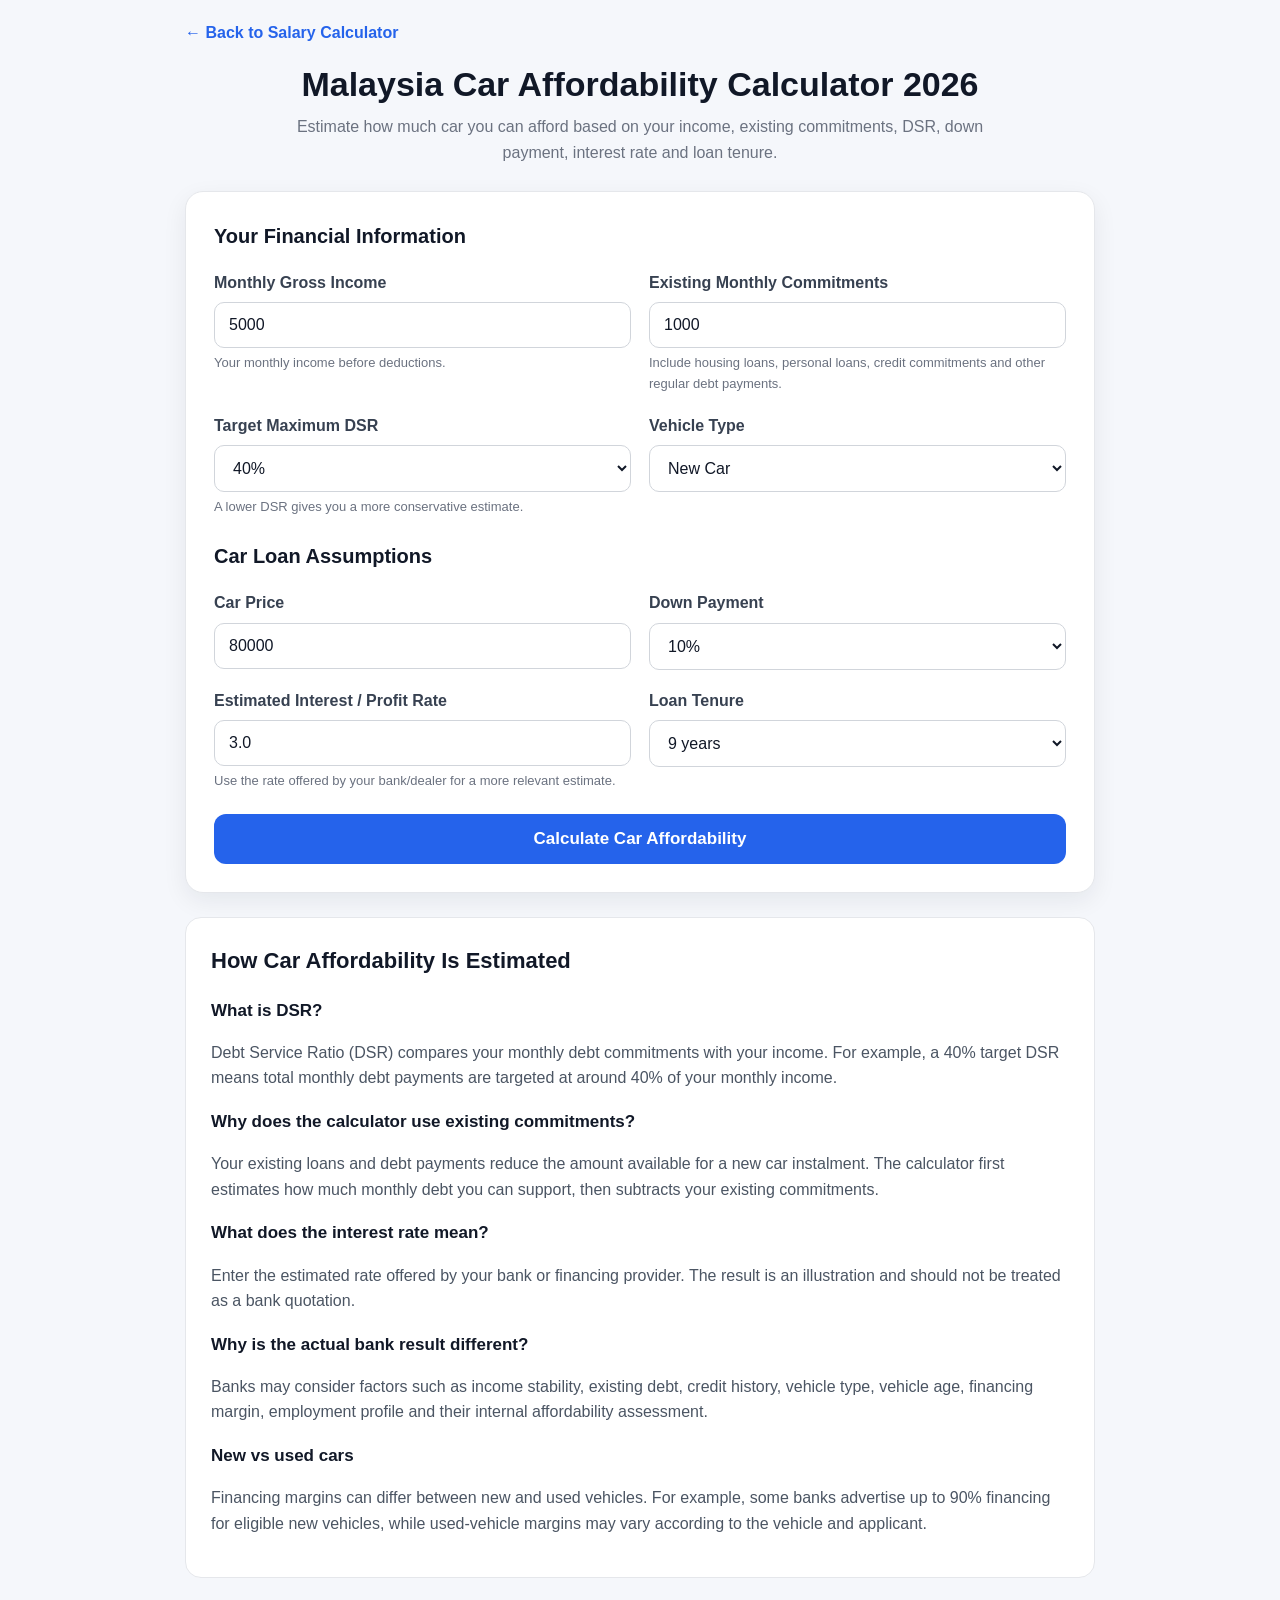
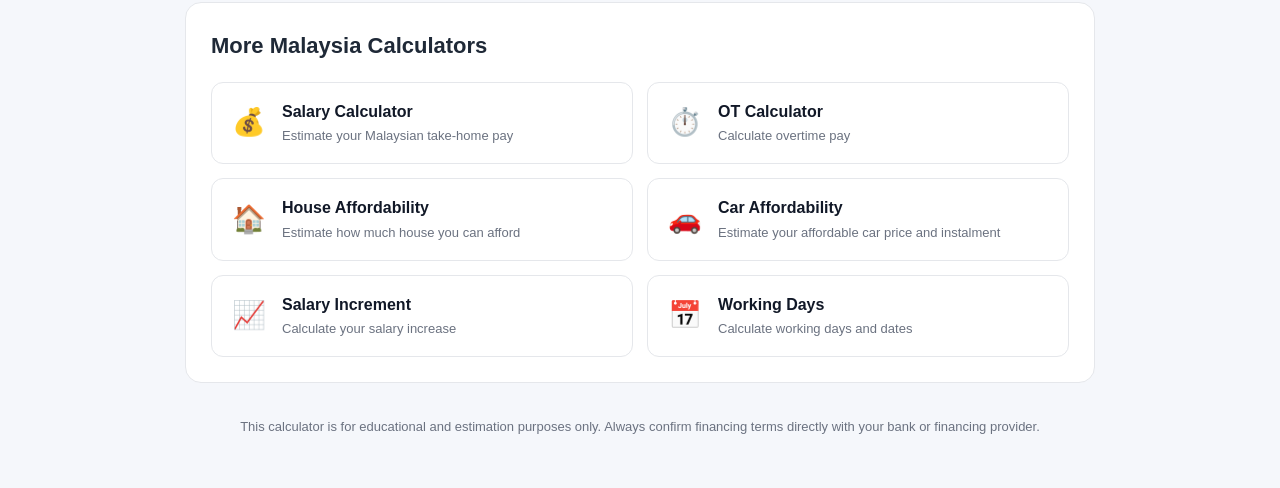
==== car-affordability.html @ 29f5677a "Create car-affordability.html" ====
<!DOCTYPE html>
<html lang="en">

<head>

  <meta charset="UTF-8">

  <meta
    name="viewport"
    content="width=device-width, initial-scale=1.0"
  >

  <title>
    Malaysia Car Affordability Calculator 2026 | Car Loan Calculator
  </title>

  <meta
    name="description"
    content="Malaysia Car Affordability Calculator 2026. Estimate how much car you can afford based on your income, commitments, DSR, down payment, interest rate and loan tenure."
  >

  <meta
    name="robots"
    content="index, follow"
  >

  <style>

    * {
      box-sizing: border-box;
    }

    body {

      margin: 0;

      font-family:
        Arial,
        Helvetica,
        sans-serif;

      background: #f5f7fb;

      color: #1f2937;

      line-height: 1.6;

    }

    .car-container {

      max-width: 950px;

      margin: 0 auto;

      padding: 20px;

    }

    .car-back {

      display: inline-block;

      margin-bottom: 18px;

      color: #2563eb;

      text-decoration: none;

      font-weight: 700;

    }

    .car-back:hover {

      text-decoration: underline;

    }

    .car-header {

      text-align: center;

      margin-bottom: 25px;

    }

    .car-header h1 {

      margin: 0 0 10px;

      font-size: 34px;

      line-height: 1.2;

      color: #111827;

    }

    .car-header p {

      margin: 0 auto;

      max-width: 700px;

      color: #6b7280;

      font-size: 16px;

    }

    .car-card {

      background: #ffffff;

      border-radius: 18px;

      padding: 28px;

      box-shadow:
        0 8px 25px rgba(15, 23, 42, 0.07);

      border: 1px solid #e5e7eb;

      margin-bottom: 24px;

    }

    .car-section-title {

      font-size: 20px;

      font-weight: 800;

      color: #111827;

      margin: 0 0 18px;

    }

    .car-two-column {

      display: grid;

      grid-template-columns:
        repeat(2, minmax(0, 1fr));

      gap: 18px;

      margin-bottom: 22px;

    }

    .car-field {

      display: flex;

      flex-direction: column;

    }

    .car-field label {

      font-weight: 700;

      margin-bottom: 7px;

      color: #374151;

    }

    .car-field input,
    .car-field select {

      width: 100%;

      padding: 13px 14px;

      border: 1px solid #d1d5db;

      border-radius: 10px;

      font-size: 16px;

      background: #ffffff;

      color: #111827;

      outline: none;

    }

    .car-field input:focus,
    .car-field select:focus {

      border-color: #2563eb;

      box-shadow:
        0 0 0 3px rgba(37, 99, 235, 0.10);

    }

    .car-help {

      display: block;

      margin-top: 5px;

      color: #6b7280;

      font-size: 13px;

    }

    .car-button {

      width: 100%;

      border: none;

      border-radius: 12px;

      padding: 15px;

      background: #2563eb;

      color: #ffffff;

      font-size: 17px;

      font-weight: 800;

      cursor: pointer;

      transition: 0.2s;

    }

    .car-button:hover {

      background: #1d4ed8;

    }

    .car-results {

      display: none;

    }

    .car-main-result {

      text-align: center;

      padding: 26px;

      border-radius: 16px;

      background: #f0f6ff;

      border: 1px solid #dbeafe;

      margin-bottom: 20px;

    }

    .car-result-label {

      font-size: 14px;

      font-weight: 800;

      color: #6b7280;

      text-transform: uppercase;

      letter-spacing: 0.4px;

    }

    .car-main-value {

      font-size: 38px;

      font-weight: 900;

      color: #111827;

      line-height: 1.2;

      margin-top: 5px;

    }

    .car-result-subtitle {

      margin-top: 7px;

      color: #6b7280;

      font-size: 14px;

    }

    .car-result-grid {

      display: grid;

      grid-template-columns:
        repeat(2, minmax(0, 1fr));

      gap: 14px;

    }

    .car-result-box {

      padding: 18px;

      border-radius: 13px;

      background: #f9fafb;

      border: 1px solid #e5e7eb;

    }

    .car-result-box span {

      display: block;

      color: #6b7280;

      font-size: 13px;

      margin-bottom: 5px;

    }

    .car-result-box strong {

      display: block;

      font-size: 20px;

      color: #111827;

    }

    .car-status {

      margin-top: 18px;

      padding: 16px;

      border-radius: 12px;

      font-weight: 700;

      text-align: center;

    }

    .car-status.good {

      background: #ecfdf5;

      border: 1px solid #a7f3d0;

      color: #065f46;

    }

    .car-status.warning {

      background: #fffbeb;

      border: 1px solid #fde68a;

      color: #92400e;

    }

    .car-status.danger {

      background: #fef2f2;

      border: 1px solid #fecaca;

      color: #991b1b;

    }

    .car-note {

      margin-top: 18px;

      padding: 15px;

      border-radius: 11px;

      background: #f8fafc;

      border: 1px solid #e2e8f0;

      color: #475569;

      font-size: 14px;

    }

    .car-info {

      background: #ffffff;

      border-radius: 16px;

      padding: 25px;

      border: 1px solid #e5e7eb;

      margin-bottom: 24px;

    }

    .car-info h2 {

      font-size: 22px;

      margin-top: 0;

      color: #111827;

    }

    .car-info h3 {

      font-size: 17px;

      margin-bottom: 5px;

      color: #111827;

    }

    .car-info p {

      color: #4b5563;

    }

    .car-more {

      background: #ffffff;

      border-radius: 16px;

      padding: 25px;

      border: 1px solid #e5e7eb;

      margin-bottom: 24px;

    }

    .car-more h2 {

      margin-top: 0;

      font-size: 22px;

    }

    .calculator-links {

      display: grid;

      grid-template-columns:
        repeat(2, minmax(0, 1fr));

      gap: 14px;

    }

    .calculator-link {

      display: grid;

      grid-template-columns:
        42px 1fr;

      grid-template-rows:
        auto auto;

      column-gap: 12px;

      padding: 16px;

      border: 1px solid #e5e7eb;

      border-radius: 12px;

      text-decoration: none;

      color: inherit;

      background: #ffffff;

      transition: 0.2s;

    }

    .calculator-link:hover {

      border-color: #2563eb;

      transform: translateY(-2px);

      box-shadow:
        0 5px 15px rgba(15, 23, 42, 0.06);

    }

    .calculator-link-icon {

      grid-row: 1 / span 2;

      font-size: 27px;

      display: flex;

      align-items: center;

      justify-content: center;

    }

    .calculator-link-title {

      font-weight: 800;

      color: #111827;

    }

    .calculator-link-description {

      color: #6b7280;

      font-size: 13px;

      margin-top: 2px;

    }

    .car-footer-note {

      text-align: center;

      color: #6b7280;

      font-size: 13px;

      padding: 10px 0 30px;

    }

    @media (max-width: 700px) {

      .car-container {

        padding: 15px;

      }

      .car-header h1 {

        font-size: 28px;

      }

      .car-card,
      .car-info,
      .car-more {

        padding: 20px 16px;

      }

      .car-two-column,
      .car-result-grid,
      .calculator-links {

        grid-template-columns: 1fr;

      }

      .car-main-value {

        font-size: 31px;

      }

    }

  </style>

</head>


<body>


  <div class="car-container">


    <a
      href="index.html"
      class="car-back"
    >
      ← Back to Salary Calculator
    </a>


    <header class="car-header">

      <h1>
        Malaysia Car Affordability Calculator 2026
      </h1>

      <p>
        Estimate how much car you can afford based on your
        income, existing commitments, DSR, down payment,
        interest rate and loan tenure.
      </p>

    </header>


    <!-- =========================================
         CALCULATOR INPUT
         ========================================= -->

    <div class="car-card">


      <div class="car-section-title">
        Your Financial Information
      </div>


      <div class="car-two-column">


        <div class="car-field">

          <label for="income">
            Monthly Gross Income
          </label>

          <input
            type="number"
            id="income"
            value="5000"
            min="0"
            step="100"
          >

          <span class="car-help">
            Your monthly income before deductions.
          </span>

        </div>


        <div class="car-field">

          <label for="commitments">
            Existing Monthly Commitments
          </label>

          <input
            type="number"
            id="commitments"
            value="1000"
            min="0"
            step="50"
          >

          <span class="car-help">
            Include housing loans, personal loans,
            credit commitments and other regular debt payments.
          </span>

        </div>


        <div class="car-field">

          <label for="dsr">
            Target Maximum DSR
          </label>

          <select id="dsr">

            <option value="30">
              30%
            </option>

            <option value="35">
              35%
            </option>

            <option value="40" selected>
              40%
            </option>

            <option value="45">
              45%
            </option>

            <option value="50">
              50%
            </option>

            <option value="60">
              60%
            </option>

          </select>

          <span class="car-help">
            A lower DSR gives you a more conservative estimate.
          </span>

        </div>


        <div class="car-field">

          <label for="carType">
            Vehicle Type
          </label>

          <select id="carType">

            <option value="new" selected>
              New Car
            </option>

            <option value="used">
              Used Car
            </option>

          </select>

        </div>


      </div>


      <div class="car-section-title">
        Car Loan Assumptions
      </div>


      <div class="car-two-column">


        <div class="car-field">

          <label for="carPrice">
            Car Price
          </label>

          <input
            type="number"
            id="carPrice"
            value="80000"
            min="0"
            step="1000"
          >

        </div>


        <div class="car-field">

          <label for="downPayment">
            Down Payment
          </label>

          <select id="downPayment">

            <option value="10" selected>
              10%
            </option>

            <option value="15">
              15%
            </option>

            <option value="20">
              20%
            </option>

            <option value="30">
              30%
            </option>

          </select>

        </div>


        <div class="car-field">

          <label for="interestRate">
            Estimated Interest / Profit Rate
          </label>

          <input
            type="number"
            id="interestRate"
            value="3.0"
            min="0"
            max="20"
            step="0.1"
          >

          <span class="car-help">
            Use the rate offered by your bank/dealer for a more
            relevant estimate.
          </span>

        </div>


        <div class="car-field">

          <label for="tenure">
            Loan Tenure
          </label>

          <select id="tenure">

            <option value="3">
              3 years
            </option>

            <option value="5">
              5 years
            </option>

            <option value="7">
              7 years
            </option>

            <option value="9" selected>
              9 years
            </option>

          </select>

        </div>


      </div>


      <button
        class="car-button"
        onclick="calculateCar()"
      >
        Calculate Car Affordability
      </button>


    </div>


    <!-- =========================================
         RESULTS
         ========================================= -->

    <div
      class="car-card car-results"
      id="results"
    >


      <div class="car-main-result">

        <div class="car-result-label">
          Estimated Maximum Affordable Car Price
        </div>

        <div
          class="car-main-value"
          id="maxCarPrice"
        >
          RM 0.00
        </div>

        <div class="car-result-subtitle">
          Based on your selected income, commitments and target DSR.
        </div>

      </div>


      <div class="car-result-grid">


        <div class="car-result-box">

          <span>
            Maximum Estimated Car Loan
          </span>

          <strong id="maxLoan">
            RM 0.00
          </strong>

        </div>


        <div class="car-result-box">

          <span>
            Estimated Monthly Instalment
          </span>

          <strong id="monthlyPayment">
            RM 0.00
          </strong>

        </div>


        <div class="car-result-box">

          <span>
            Down Payment
          </span>

          <strong id="downPaymentResult">
            RM 0.00
          </strong>

        </div>


        <div class="car-result-box">

          <span>
            Total Interest / Profit
          </span>

          <strong id="totalInterest">
            RM 0.00
          </strong>

        </div>


        <div class="car-result-box">

          <span>
            Total Loan Repayment
          </span>

          <strong id="totalRepayment">
            RM 0.00
          </strong>

        </div>


        <div class="car-result-box">

          <span>
            Estimated Upfront Cash
          </span>

          <strong id="upfrontCash">
            RM 0.00
          </strong>

        </div>


        <div class="car-result-box">

          <span>
            Existing Commitments
          </span>

          <strong id="existingCommitments">
            RM 0.00
          </strong>

        </div>


        <div class="car-result-box">

          <span>
            Estimated DSR After Car Loan
          </span>

          <strong id="finalDsr">
            0%
          </strong>

        </div>


      </div>


      <div
        class="car-status"
        id="carStatus"
      >
        Result
      </div>


      <div class="car-note">

        <strong>Important:</strong>
        This calculator provides an estimate only.
        Actual financing approval, interest/profit rate,
        financing margin and maximum tenure depend on the
        bank, vehicle, applicant profile and applicable
        financing criteria.

      </div>


    </div>


    <!-- =========================================
         INFORMATION
         ========================================= -->

    <div class="car-info">

      <h2>
        How Car Affordability Is Estimated
      </h2>


      <h3>
        What is DSR?
      </h3>

      <p>
        Debt Service Ratio (DSR) compares your monthly debt
        commitments with your income. For example, a 40% target
        DSR means total monthly debt payments are targeted at
        around 40% of your monthly income.
      </p>


      <h3>
        Why does the calculator use existing commitments?
      </h3>

      <p>
        Your existing loans and debt payments reduce the amount
        available for a new car instalment. The calculator first
        estimates how much monthly debt you can support, then
        subtracts your existing commitments.
      </p>


      <h3>
        What does the interest rate mean?
      </h3>

      <p>
        Enter the estimated rate offered by your bank or financing
        provider. The result is an illustration and should not be
        treated as a bank quotation.
      </p>


      <h3>
        Why is the actual bank result different?
      </h3>

      <p>
        Banks may consider factors such as income stability,
        existing debt, credit history, vehicle type, vehicle age,
        financing margin, employment profile and their internal
        affordability assessment.
      </p>


      <h3>
        New vs used cars
      </h3>

      <p>
        Financing margins can differ between new and used vehicles.
        For example, some banks advertise up to 90% financing for
        eligible new vehicles, while used-vehicle margins may vary
        according to the vehicle and applicant.
      </p>


    </div>


    <!-- =========================================
         MORE CALCULATORS
         ========================================= -->

    <div class="car-more">

      <h2>
        More Malaysia Calculators
      </h2>


      <div class="calculator-links">


        <a
          href="index.html"
          class="calculator-link"
        >

          <div class="calculator-link-icon">
            💰
          </div>

          <span class="calculator-link-title">
            Salary Calculator
          </span>

          <span class="calculator-link-description">
            Estimate your Malaysian take-home pay
          </span>

        </a>


        <a
          href="ot-calculator.html"
          class="calculator-link"
        >

          <div class="calculator-link-icon">
            ⏱️
          </div>

          <span class="calculator-link-title">
            OT Calculator
          </span>

          <span class="calculator-link-description">
            Calculate overtime pay
          </span>

        </a>


        <a
          href="house-affordability.html"
          class="calculator-link"
        >

          <div class="calculator-link-icon">
            🏠
          </div>

          <span class="calculator-link-title">
            House Affordability
          </span>

          <span class="calculator-link-description">
            Estimate how much house you can afford
          </span>

        </a>


        <a
          href="car-affordability.html"
          class="calculator-link"
        >

          <div class="calculator-link-icon">
            🚗
          </div>

          <span class="calculator-link-title">
            Car Affordability
          </span>

          <span class="calculator-link-description">
            Estimate your affordable car price and instalment
          </span>

        </a>


        <a
          href="#"
          class="calculator-link"
        >

          <div class="calculator-link-icon">
            📈
          </div>

          <span class="calculator-link-title">
            Salary Increment
          </span>

          <span class="calculator-link-description">
            Calculate your salary increase
          </span>

        </a>


        <a
          href="#"
          class="calculator-link"
        >

          <div class="calculator-link-icon">
            📅
          </div>

          <span class="calculator-link-title">
            Working Days
          </span>

          <span class="calculator-link-description">
            Calculate working days and dates
          </span>

        </a>


      </div>

    </div>


    <div class="car-footer-note">

      This calculator is for educational and estimation purposes only.
      Always confirm financing terms directly with your bank or
      financing provider.

    </div>


  </div>


  <!-- =========================================
       CALCULATOR ENGINE
       ========================================= -->

  <script>

    function formatMoney(value) {

      return "RM " + Number(value || 0).toLocaleString(
        "en-MY",
        {
          minimumFractionDigits: 2,
          maximumFractionDigits: 2
        }
      );

    }


    function calculateMonthlyPayment(
      loan,
      annualRate,
      years
    ) {

      if (loan <= 0) {
        return 0;
      }

      const months = years * 12;

      const monthlyRate =
        annualRate / 100 / 12;


      if (monthlyRate === 0) {

        return loan / months;

      }


      return loan *
        (
          monthlyRate *
          Math.pow(
            1 + monthlyRate,
            months
          )
        ) /
        (
          Math.pow(
            1 + monthlyRate,
            months
          ) - 1
        );

    }


    function calculateLoanFromPayment(
      payment,
      annualRate,
      years
    ) {

      if (payment <= 0) {
        return 0;
      }

      const months = years * 12;

      const monthlyRate =
        annualRate / 100 / 12;


      if (monthlyRate === 0) {

        return payment * months;

      }


      return payment *
        (
          1 -
          Math.pow(
            1 + monthlyRate,
            -months
          )
        ) /
        monthlyRate;

    }


    function calculateCar() {


      const income =
        Math.max(
          0,
          Number(
            document.getElementById("income").value
          ) || 0
        );


      const commitments =
        Math.max(
          0,
          Number(
            document.getElementById("commitments").value
          ) || 0
        );


      const targetDsr =
        Number(
          document.getElementById("dsr").value
        ) || 40;


      const carPrice =
        Math.max(
          0,
          Number(
            document.getElementById("carPrice").value
          ) || 0
        );


      const downPaymentPercent =
        Number(
          document.getElementById("downPayment").value
        ) || 10;


      const interestRate =
        Math.max(
          0,
          Number(
            document.getElementById("interestRate").value
          ) || 0
        );


      const tenure =
        Number(
          document.getElementById("tenure").value
        ) || 9;


      const carType =
        document.getElementById("carType").value;


      /*
       ============================================
       AFFORDABILITY
       ============================================
      */


      const maximumTotalDebt =
        income *
        (targetDsr / 100);


      const maximumCarPayment =
        Math.max(
          0,
          maximumTotalDebt -
          commitments
        );


      const maximumLoan =
        calculateLoanFromPayment(
          maximumCarPayment,
          interestRate,
          tenure
        );


      /*
       New-car financing is commonly advertised
       up to 90%.

       Used-car financing can vary, so we use
       90% as the default illustrative ceiling
       while clearly labelling the result as an estimate.
      */

      let maximumFinancingMargin = 0.90;


      if (carType === "used") {

        maximumFinancingMargin = 0.90;

      }


      const maximumCarPrice =
        maximumLoan /
        maximumFinancingMargin;


      /*
       ============================================
       USER SELECTED CAR
       ============================================
      */


      const selectedDownPayment =
        carPrice *
        (downPaymentPercent / 100);


      const selectedLoan =
        Math.max(
          0,
          carPrice -
          selectedDownPayment
        );


      const monthlyPayment =
        calculateMonthlyPayment(
          selectedLoan,
          interestRate,
          tenure
        );


      const totalRepayment =
        monthlyPayment *
        tenure *
        12;


      const totalInterest =
        Math.max(
          0,
          totalRepayment -
          selectedLoan
        );


      const upfrontCash =
        selectedDownPayment;


      const finalDsr =
        income > 0
          ? (
              (
                commitments +
                monthlyPayment
              ) /
              income
            ) * 100
          : 0;


      /*
       ============================================
       DISPLAY
       ============================================
      */


      document.getElementById(
        "maxCarPrice"
      ).textContent =
        formatMoney(
          maximumCarPrice
        );


      document.getElementById(
        "maxLoan"
      ).textContent =
        formatMoney(
          maximumLoan
        );


      document.getElementById(
        "monthlyPayment"
      ).textContent =
        formatMoney(
          monthlyPayment
        );


      document.getElementById(
        "downPaymentResult"
      ).textContent =
        formatMoney(
          selectedDownPayment
        );


      document.getElementById(
        "totalInterest"
      ).textContent =
        formatMoney(
          totalInterest
        );


      document.getElementById(
        "totalRepayment"
      ).textContent =
        formatMoney(
          totalRepayment
        );


      document.getElementById(
        "upfrontCash"
      ).textContent =
        formatMoney(
          upfrontCash
        );


      document.getElementById(
        "existingCommitments"
      ).textContent =
        formatMoney(
          commitments
        );


      document.getElementById(
        "finalDsr"
      ).textContent =
        finalDsr.toFixed(1) +
        "%";


      /*
       ============================================
       AFFORDABILITY STATUS
       ============================================
      */


      const status =
        document.getElementById(
          "carStatus"
        );


      status.className =
        "car-status";


      if (income <= 0) {

        status.classList.add(
          "danger"
        );

        status.textContent =
          "Please enter a valid monthly income.";

      }

      else if (monthlyPayment <= 0) {

        status.classList.add(
          "good"
        );

        status.textContent =
          "Based on your current inputs, there is no estimated car loan payment.";

      }

      else if (
        finalDsr <= targetDsr
      ) {

        status.classList.add(
          "good"
        );

        status.textContent =
          "✓ This car is within your selected DSR target.";

      }

      else if (
        finalDsr <= 50
      ) {

        status.classList.add(
          "warning"
        );

        status.textContent =
          "⚠ This car exceeds your selected DSR target. Consider a lower-priced car, higher down payment or longer tenure.";

      }

      else {

        status.classList.add(
          "danger"
        );

        status.textContent =
          "⚠ This car would result in a high estimated DSR. Consider reducing the car price or increasing your down payment.";

      }


      /*
       ============================================
       SHOW RESULTS
       ============================================
      */


      document.getElementById(
        "results"
      ).style.display =
        "block";


      document.getElementById(
        "results"
      ).scrollIntoView({
        behavior: "smooth",
        block: "start"
      });

    }


  </script>


</body>

</html>
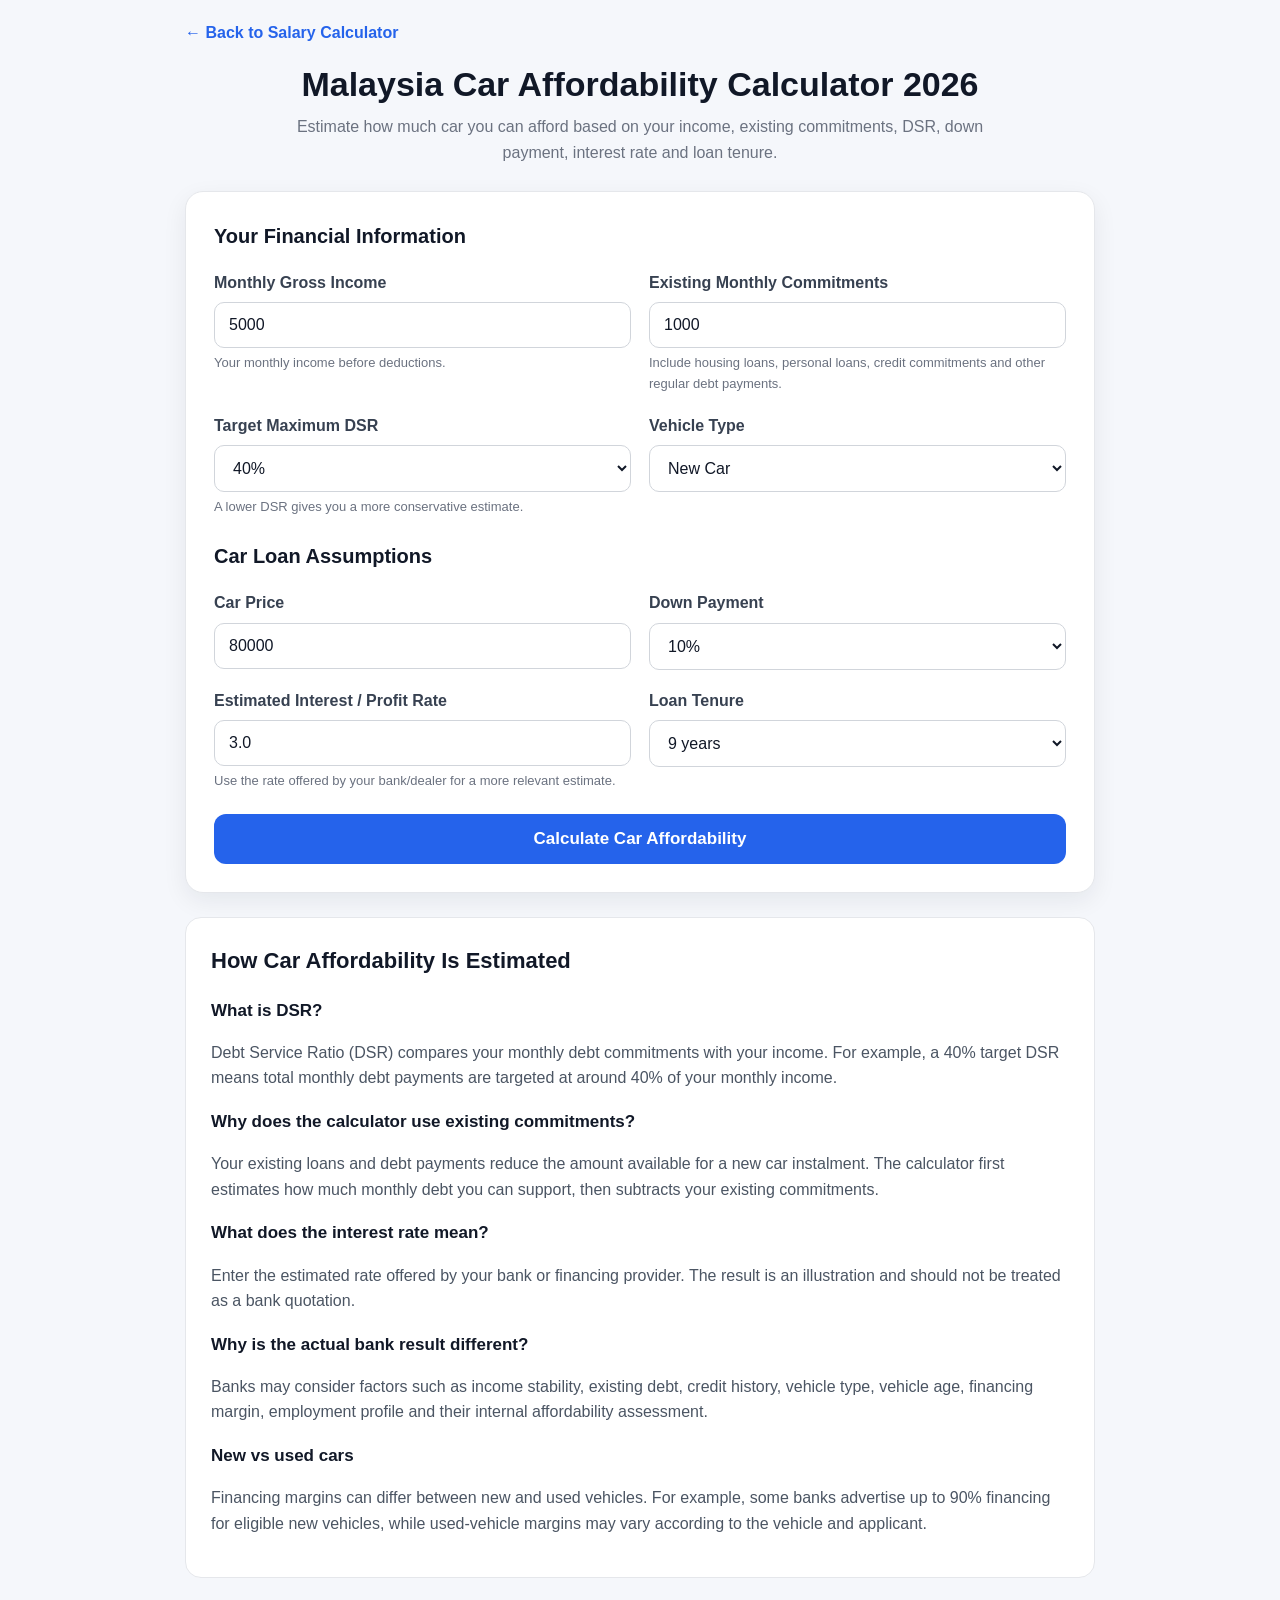
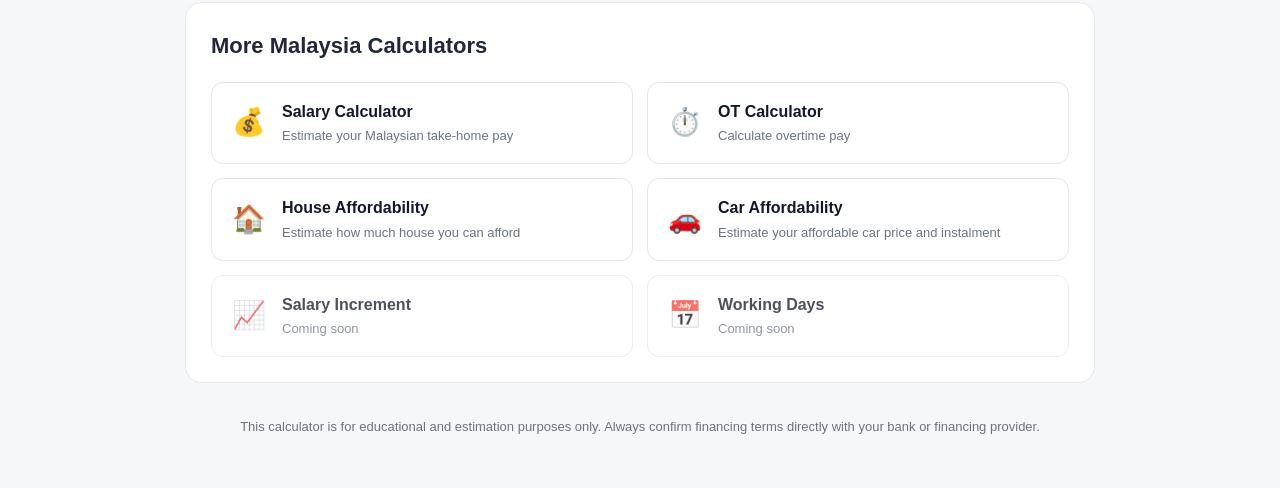
==== commit 69eb1f3f: "Update car-affordability.html" ====
--- a/car-affordability.html
+++ b/car-affordability.html
@@ -10,13 +10,9 @@
     content="width=device-width, initial-scale=1.0"
   >
 
-  <title>
-    Malaysia Car Affordability Calculator 2026 | Car Loan Calculator
-  </title>
-
   <meta
     name="description"
-    content="Malaysia Car Affordability Calculator 2026. Estimate how much car you can afford based on your income, commitments, DSR, down payment, interest rate and loan tenure."
+    content="Use our Malaysia Car Affordability Calculator 2026 to estimate how much car you can afford based on your income, existing commitments, DSR, down payment, interest rate and loan tenure."
   >
 
   <meta
@@ -24,6 +20,47 @@
     content="index, follow"
   >
 
+  <meta
+    name="theme-color"
+    content="#0f172a"
+  >
+
+  <link
+    rel="canonical"
+    href="https://mycalculatorhub.github.io/car-affordability.html"
+  >
+
+  <title>
+    Malaysia Car Affordability Calculator 2026 | Car Loan Calculator
+  </title>
+
+  <!-- Social sharing -->
+
+  <meta
+    property="og:type"
+    content="website"
+  >
+
+  <meta
+    property="og:title"
+    content="Malaysia Car Affordability Calculator 2026 | Car Loan Calculator"
+  >
+
+  <meta
+    property="og:description"
+    content="Estimate how much car you can afford based on your income, commitments, DSR, down payment, interest rate and loan tenure."
+  >
+
+  <meta
+    property="og:url"
+    content="https://mycalculatorhub.github.io/car-affordability.html"
+  >
+
+  <meta
+    property="og:site_name"
+    content="Malaysia Calculator Hub"
+  >
+
   <style>
 
     * {
@@ -550,6 +587,24 @@
       font-size: 13px;
 
       margin-top: 2px;
+
+    }
+
+    .calculator-link.coming-soon {
+
+      cursor: default;
+
+      opacity: 0.75;
+
+    }
+
+    .calculator-link.coming-soon:hover {
+
+      border-color: #e5e7eb;
+
+      transform: none;
+
+      box-shadow: none;
 
     }
 
@@ -636,10 +691,6 @@
 
     </header>
 
-
-    <!-- =========================================
-         CALCULATOR INPUT
-         ========================================= -->
 
     <div class="car-card">
 
@@ -880,10 +931,6 @@
     </div>
 
 
-    <!-- =========================================
-         RESULTS
-         ========================================= -->
-
     <div
       class="car-card car-results"
       id="results"
@@ -1043,10 +1090,6 @@
     </div>
 
 
-    <!-- =========================================
-         INFORMATION
-         ========================================= -->
-
     <div class="car-info">
 
       <h2>
@@ -1116,10 +1159,6 @@
     </div>
 
 
-    <!-- =========================================
-         MORE CALCULATORS
-         ========================================= -->
-
     <div class="car-more">
 
       <h2>
@@ -1210,9 +1249,8 @@
         </a>
 
 
-        <a
-          href="#"
-          class="calculator-link"
+        <div
+          class="calculator-link coming-soon"
         >
 
           <div class="calculator-link-icon">
@@ -1224,15 +1262,14 @@
           </span>
 
           <span class="calculator-link-description">
-            Calculate your salary increase
-          </span>
-
-        </a>
-
-
-        <a
-          href="#"
-          class="calculator-link"
+            Coming soon
+          </span>
+
+        </div>
+
+
+        <div
+          class="calculator-link coming-soon"
         >
 
           <div class="calculator-link-icon">
@@ -1244,10 +1281,10 @@
           </span>
 
           <span class="calculator-link-description">
-            Calculate working days and dates
-          </span>
-
-        </a>
+            Coming soon
+          </span>
+
+        </div>
 
 
       </div>
@@ -1266,10 +1303,6 @@
 
   </div>
 
-
-  <!-- =========================================
-       CALCULATOR ENGINE
-       ========================================= -->
 
   <script>
 
@@ -1424,13 +1457,6 @@
         document.getElementById("carType").value;
 
 
-      /*
-       ============================================
-       AFFORDABILITY
-       ============================================
-      */
-
-
       const maximumTotalDebt =
         income *
         (targetDsr / 100);
@@ -1452,15 +1478,6 @@
         );
 
 
-      /*
-       New-car financing is commonly advertised
-       up to 90%.
-
-       Used-car financing can vary, so we use
-       90% as the default illustrative ceiling
-       while clearly labelling the result as an estimate.
-      */
-
       let maximumFinancingMargin = 0.90;
 
 
@@ -1474,13 +1491,6 @@
       const maximumCarPrice =
         maximumLoan /
         maximumFinancingMargin;
-
-
-      /*
-       ============================================
-       USER SELECTED CAR
-       ============================================
-      */
 
 
       const selectedDownPayment =
@@ -1534,13 +1544,6 @@
           : 0;
 
 
-      /*
-       ============================================
-       DISPLAY
-       ============================================
-      */
-
-
       document.getElementById(
         "maxCarPrice"
       ).textContent =
@@ -1612,13 +1615,6 @@
         "%";
 
 
-      /*
-       ============================================
-       AFFORDABILITY STATUS
-       ============================================
-      */
-
-
       const status =
         document.getElementById(
           "carStatus"
@@ -1687,13 +1683,6 @@
           "⚠ This car would result in a high estimated DSR. Consider reducing the car price or increasing your down payment.";
 
       }
-
-
-      /*
-       ============================================
-       SHOW RESULTS
-       ============================================
-      */
 
 
       document.getElementById(
@@ -1711,7 +1700,6 @@
 
     }
 
-
   </script>
 
 
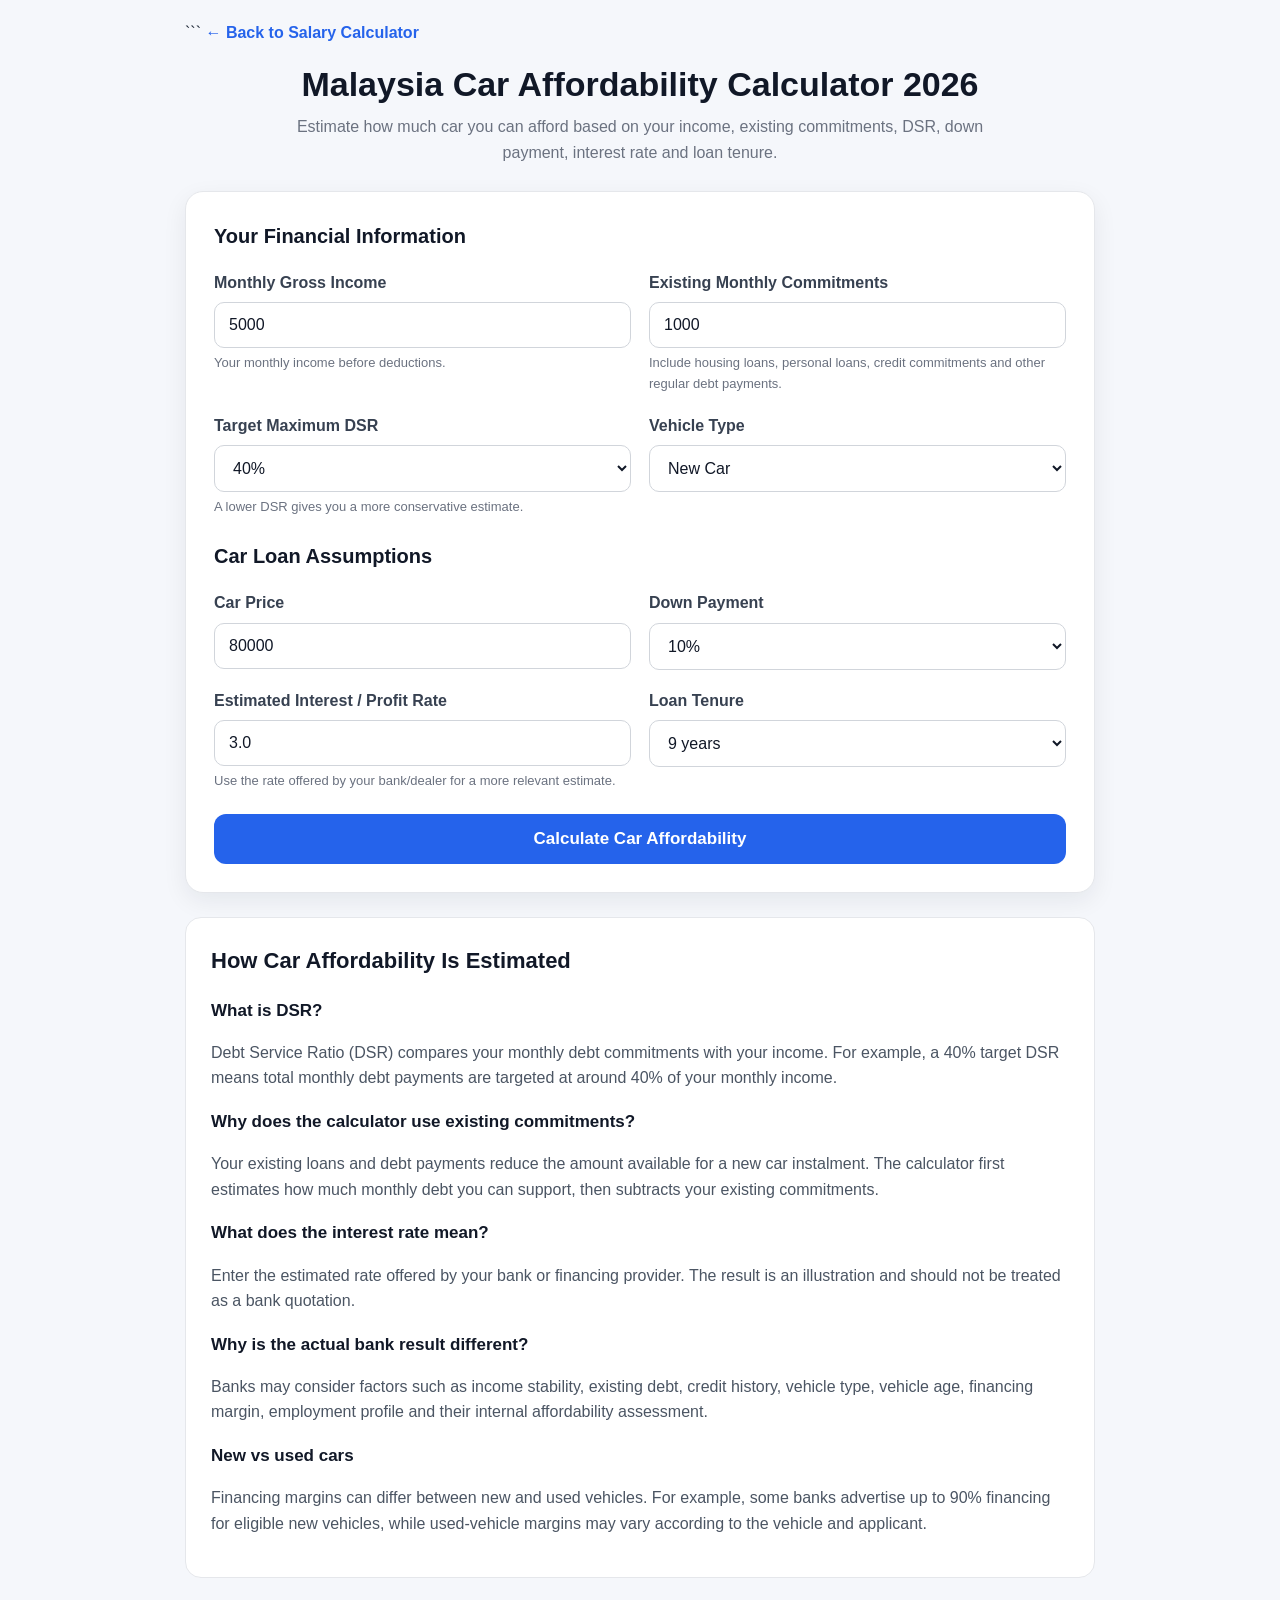
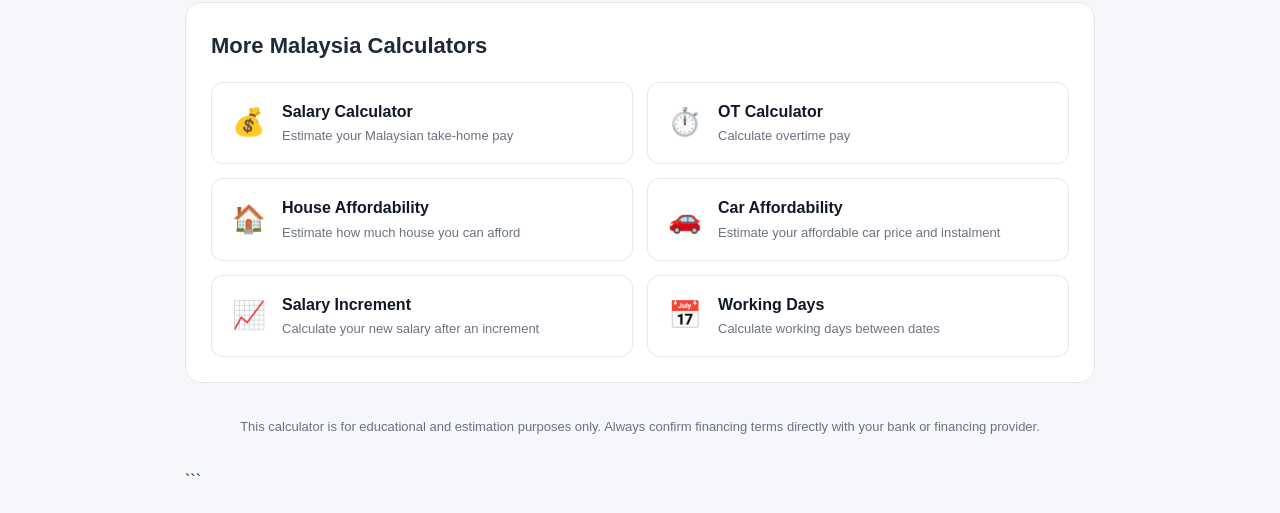
==== commit 2f8a25d1: "Update car-affordability.html" ====
--- a/car-affordability.html
+++ b/car-affordability.html
@@ -1,29 +1,34 @@
 <!DOCTYPE html>
+
 <html lang="en">
 
 <head>
 
   <meta charset="UTF-8">
 
-  <meta
-    name="viewport"
-    content="width=device-width, initial-scale=1.0"
-  >
-
-  <meta
-    name="description"
-    content="Use our Malaysia Car Affordability Calculator 2026 to estimate how much car you can afford based on your income, existing commitments, DSR, down payment, interest rate and loan tenure."
-  >
-
-  <meta
-    name="robots"
-    content="index, follow"
-  >
-
-  <meta
-    name="theme-color"
-    content="#0f172a"
-  >
+<meta
+name="viewport"
+content="width=device-width, initial-scale=1.0"
+
+>
+
+<meta
+name="description"
+content="Use our Malaysia Car Affordability Calculator 2026 to estimate how much car you can afford based on your income, existing commitments, DSR, down payment, interest rate and loan tenure."
+
+>
+
+<meta
+name="robots"
+content="index, follow"
+
+>
+
+<meta
+name="theme-color"
+content="#0f172a"
+
+>
 
   <link
     rel="canonical"
@@ -36,30 +41,35 @@
 
   <!-- Social sharing -->
 
-  <meta
-    property="og:type"
-    content="website"
-  >
-
-  <meta
-    property="og:title"
-    content="Malaysia Car Affordability Calculator 2026 | Car Loan Calculator"
-  >
-
-  <meta
-    property="og:description"
-    content="Estimate how much car you can afford based on your income, commitments, DSR, down payment, interest rate and loan tenure."
-  >
-
-  <meta
-    property="og:url"
-    content="https://mycalculatorhub.github.io/car-affordability.html"
-  >
-
-  <meta
-    property="og:site_name"
-    content="Malaysia Calculator Hub"
-  >
+<meta
+property="og:type"
+content="website"
+
+>
+
+<meta
+property="og:title"
+content="Malaysia Car Affordability Calculator 2026 | Car Loan Calculator"
+
+>
+
+<meta
+property="og:description"
+content="Estimate how much car you can afford based on your income, commitments, DSR, down payment, interest rate and loan tenure."
+
+>
+
+<meta
+property="og:url"
+content="https://mycalculatorhub.github.io/car-affordability.html"
+
+>
+
+<meta
+property="og:site_name"
+content="Malaysia Calculator Hub"
+
+>
 
   <style>
 
@@ -662,647 +672,658 @@
 
 </head>
 
-
 <body>
 
-
   <div class="car-container">
 
+```
+<a
+  href="salary-calculator.html"
+  class="car-back"
+>
+  ← Back to Salary Calculator
+</a>
+
+
+<header class="car-header">
+
+  <h1>
+    Malaysia Car Affordability Calculator 2026
+  </h1>
+
+  <p>
+    Estimate how much car you can afford based on your
+    income, existing commitments, DSR, down payment,
+    interest rate and loan tenure.
+  </p>
+
+</header>
+
+
+<div class="car-card">
+
+
+  <div class="car-section-title">
+    Your Financial Information
+  </div>
+
+
+  <div class="car-two-column">
+
+
+    <div class="car-field">
+
+      <label for="income">
+        Monthly Gross Income
+      </label>
+
+      <input
+        type="number"
+        id="income"
+        value="5000"
+        min="0"
+        step="100"
+      >
+
+      <span class="car-help">
+        Your monthly income before deductions.
+      </span>
+
+    </div>
+
+
+    <div class="car-field">
+
+      <label for="commitments">
+        Existing Monthly Commitments
+      </label>
+
+      <input
+        type="number"
+        id="commitments"
+        value="1000"
+        min="0"
+        step="50"
+      >
+
+      <span class="car-help">
+        Include housing loans, personal loans,
+        credit commitments and other regular debt payments.
+      </span>
+
+    </div>
+
+
+    <div class="car-field">
+
+      <label for="dsr">
+        Target Maximum DSR
+      </label>
+
+      <select id="dsr">
+
+        <option value="30">
+          30%
+        </option>
+
+        <option value="35">
+          35%
+        </option>
+
+        <option value="40" selected>
+          40%
+        </option>
+
+        <option value="45">
+          45%
+        </option>
+
+        <option value="50">
+          50%
+        </option>
+
+        <option value="60">
+          60%
+        </option>
+
+      </select>
+
+      <span class="car-help">
+        A lower DSR gives you a more conservative estimate.
+      </span>
+
+    </div>
+
+
+    <div class="car-field">
+
+      <label for="carType">
+        Vehicle Type
+      </label>
+
+      <select id="carType">
+
+        <option value="new" selected>
+          New Car
+        </option>
+
+        <option value="used">
+          Used Car
+        </option>
+
+      </select>
+
+    </div>
+
+
+  </div>
+
+
+  <div class="car-section-title">
+    Car Loan Assumptions
+  </div>
+
+
+  <div class="car-two-column">
+
+
+    <div class="car-field">
+
+      <label for="carPrice">
+        Car Price
+      </label>
+
+      <input
+        type="number"
+        id="carPrice"
+        value="80000"
+        min="0"
+        step="1000"
+      >
+
+    </div>
+
+
+    <div class="car-field">
+
+      <label for="downPayment">
+        Down Payment
+      </label>
+
+      <select id="downPayment">
+
+        <option value="10" selected>
+          10%
+        </option>
+
+        <option value="15">
+          15%
+        </option>
+
+        <option value="20">
+          20%
+        </option>
+
+        <option value="30">
+          30%
+        </option>
+
+      </select>
+
+    </div>
+
+
+    <div class="car-field">
+
+      <label for="interestRate">
+        Estimated Interest / Profit Rate
+      </label>
+
+      <input
+        type="number"
+        id="interestRate"
+        value="3.0"
+        min="0"
+        max="20"
+        step="0.1"
+      >
+
+      <span class="car-help">
+        Use the rate offered by your bank/dealer for a more
+        relevant estimate.
+      </span>
+
+    </div>
+
+
+    <div class="car-field">
+
+      <label for="tenure">
+        Loan Tenure
+      </label>
+
+      <select id="tenure">
+
+        <option value="3">
+          3 years
+        </option>
+
+        <option value="5">
+          5 years
+        </option>
+
+        <option value="7">
+          7 years
+        </option>
+
+        <option value="9" selected>
+          9 years
+        </option>
+
+      </select>
+
+    </div>
+
+
+  </div>
+
+
+  <button
+    class="car-button"
+    onclick="calculateCar()"
+  >
+    Calculate Car Affordability
+  </button>
+
+
+</div>
+
+
+<div
+  class="car-card car-results"
+  id="results"
+>
+
+
+  <div class="car-main-result">
+
+    <div class="car-result-label">
+      Estimated Maximum Affordable Car Price
+    </div>
+
+    <div
+      class="car-main-value"
+      id="maxCarPrice"
+    >
+      RM 0.00
+    </div>
+
+    <div class="car-result-subtitle">
+      Based on your selected income, commitments and target DSR.
+    </div>
+
+  </div>
+
+
+  <div class="car-result-grid">
+
+
+    <div class="car-result-box">
+
+      <span>
+        Maximum Estimated Car Loan
+      </span>
+
+      <strong id="maxLoan">
+        RM 0.00
+      </strong>
+
+    </div>
+
+
+    <div class="car-result-box">
+
+      <span>
+        Estimated Monthly Instalment
+      </span>
+
+      <strong id="monthlyPayment">
+        RM 0.00
+      </strong>
+
+    </div>
+
+
+    <div class="car-result-box">
+
+      <span>
+        Down Payment
+      </span>
+
+      <strong id="downPaymentResult">
+        RM 0.00
+      </strong>
+
+    </div>
+
+
+    <div class="car-result-box">
+
+      <span>
+        Total Interest / Profit
+      </span>
+
+      <strong id="totalInterest">
+        RM 0.00
+      </strong>
+
+    </div>
+
+
+    <div class="car-result-box">
+
+      <span>
+        Total Loan Repayment
+      </span>
+
+      <strong id="totalRepayment">
+        RM 0.00
+      </strong>
+
+    </div>
+
+
+    <div class="car-result-box">
+
+      <span>
+        Estimated Upfront Cash
+      </span>
+
+      <strong id="upfrontCash">
+        RM 0.00
+      </strong>
+
+    </div>
+
+
+    <div class="car-result-box">
+
+      <span>
+        Existing Commitments
+      </span>
+
+      <strong id="existingCommitments">
+        RM 0.00
+      </strong>
+
+    </div>
+
+
+    <div class="car-result-box">
+
+      <span>
+        Estimated DSR After Car Loan
+      </span>
+
+      <strong id="finalDsr">
+        0%
+      </strong>
+
+    </div>
+
+
+  </div>
+
+
+  <div
+    class="car-status"
+    id="carStatus"
+  >
+    Result
+  </div>
+
+
+  <div class="car-note">
+
+    <strong>Important:</strong>
+    This calculator provides an estimate only.
+    Actual financing approval, interest/profit rate,
+    financing margin and maximum tenure depend on the
+    bank, vehicle, applicant profile and applicable
+    financing criteria.
+
+  </div>
+
+
+</div>
+
+
+<div class="car-info">
+
+  <h2>
+    How Car Affordability Is Estimated
+  </h2>
+
+
+  <h3>
+    What is DSR?
+  </h3>
+
+  <p>
+    Debt Service Ratio (DSR) compares your monthly debt
+    commitments with your income. For example, a 40% target
+    DSR means total monthly debt payments are targeted at
+    around 40% of your monthly income.
+  </p>
+
+
+  <h3>
+    Why does the calculator use existing commitments?
+  </h3>
+
+  <p>
+    Your existing loans and debt payments reduce the amount
+    available for a new car instalment. The calculator first
+    estimates how much monthly debt you can support, then
+    subtracts your existing commitments.
+  </p>
+
+
+  <h3>
+    What does the interest rate mean?
+  </h3>
+
+  <p>
+    Enter the estimated rate offered by your bank or financing
+    provider. The result is an illustration and should not be
+    treated as a bank quotation.
+  </p>
+
+
+  <h3>
+    Why is the actual bank result different?
+  </h3>
+
+  <p>
+    Banks may consider factors such as income stability,
+    existing debt, credit history, vehicle type, vehicle age,
+    financing margin, employment profile and their internal
+    affordability assessment.
+  </p>
+
+
+  <h3>
+    New vs used cars
+  </h3>
+
+  <p>
+    Financing margins can differ between new and used vehicles.
+    For example, some banks advertise up to 90% financing for
+    eligible new vehicles, while used-vehicle margins may vary
+    according to the vehicle and applicant.
+  </p>
+
+
+</div>
+
+
+<div class="car-more">
+
+  <h2>
+    More Malaysia Calculators
+  </h2>
+
+
+  <div class="calculator-links">
+
+
+    <!-- Salary -->
 
     <a
-      href="index.html"
-      class="car-back"
+      href="salary-calculator.html"
+      class="calculator-link"
     >
-      ← Back to Salary Calculator
+
+      <div class="calculator-link-icon">
+        💰
+      </div>
+
+      <span class="calculator-link-title">
+        Salary Calculator
+      </span>
+
+      <span class="calculator-link-description">
+        Estimate your Malaysian take-home pay
+      </span>
+
     </a>
 
 
-    <header class="car-header">
-
-      <h1>
-        Malaysia Car Affordability Calculator 2026
-      </h1>
-
-      <p>
-        Estimate how much car you can afford based on your
-        income, existing commitments, DSR, down payment,
-        interest rate and loan tenure.
-      </p>
-
-    </header>
-
-
-    <div class="car-card">
-
-
-      <div class="car-section-title">
-        Your Financial Information
+    <!-- OT -->
+
+    <a
+      href="ot-calculator.html"
+      class="calculator-link"
+    >
+
+      <div class="calculator-link-icon">
+        ⏱️
       </div>
 
-
-      <div class="car-two-column">
-
-
-        <div class="car-field">
-
-          <label for="income">
-            Monthly Gross Income
-          </label>
-
-          <input
-            type="number"
-            id="income"
-            value="5000"
-            min="0"
-            step="100"
-          >
-
-          <span class="car-help">
-            Your monthly income before deductions.
-          </span>
-
-        </div>
-
-
-        <div class="car-field">
-
-          <label for="commitments">
-            Existing Monthly Commitments
-          </label>
-
-          <input
-            type="number"
-            id="commitments"
-            value="1000"
-            min="0"
-            step="50"
-          >
-
-          <span class="car-help">
-            Include housing loans, personal loans,
-            credit commitments and other regular debt payments.
-          </span>
-
-        </div>
-
-
-        <div class="car-field">
-
-          <label for="dsr">
-            Target Maximum DSR
-          </label>
-
-          <select id="dsr">
-
-            <option value="30">
-              30%
-            </option>
-
-            <option value="35">
-              35%
-            </option>
-
-            <option value="40" selected>
-              40%
-            </option>
-
-            <option value="45">
-              45%
-            </option>
-
-            <option value="50">
-              50%
-            </option>
-
-            <option value="60">
-              60%
-            </option>
-
-          </select>
-
-          <span class="car-help">
-            A lower DSR gives you a more conservative estimate.
-          </span>
-
-        </div>
-
-
-        <div class="car-field">
-
-          <label for="carType">
-            Vehicle Type
-          </label>
-
-          <select id="carType">
-
-            <option value="new" selected>
-              New Car
-            </option>
-
-            <option value="used">
-              Used Car
-            </option>
-
-          </select>
-
-        </div>
-
-
+      <span class="calculator-link-title">
+        OT Calculator
+      </span>
+
+      <span class="calculator-link-description">
+        Calculate overtime pay
+      </span>
+
+    </a>
+
+
+    <!-- House -->
+
+    <a
+      href="house-affordability.html"
+      class="calculator-link"
+    >
+
+      <div class="calculator-link-icon">
+        🏠
       </div>
 
-
-      <div class="car-section-title">
-        Car Loan Assumptions
+      <span class="calculator-link-title">
+        House Affordability
+      </span>
+
+      <span class="calculator-link-description">
+        Estimate how much house you can afford
+      </span>
+
+    </a>
+
+
+    <!-- Car -->
+
+    <a
+      href="car-affordability.html"
+      class="calculator-link"
+    >
+
+      <div class="calculator-link-icon">
+        🚗
       </div>
 
-
-      <div class="car-two-column">
-
-
-        <div class="car-field">
-
-          <label for="carPrice">
-            Car Price
-          </label>
-
-          <input
-            type="number"
-            id="carPrice"
-            value="80000"
-            min="0"
-            step="1000"
-          >
-
-        </div>
-
-
-        <div class="car-field">
-
-          <label for="downPayment">
-            Down Payment
-          </label>
-
-          <select id="downPayment">
-
-            <option value="10" selected>
-              10%
-            </option>
-
-            <option value="15">
-              15%
-            </option>
-
-            <option value="20">
-              20%
-            </option>
-
-            <option value="30">
-              30%
-            </option>
-
-          </select>
-
-        </div>
-
-
-        <div class="car-field">
-
-          <label for="interestRate">
-            Estimated Interest / Profit Rate
-          </label>
-
-          <input
-            type="number"
-            id="interestRate"
-            value="3.0"
-            min="0"
-            max="20"
-            step="0.1"
-          >
-
-          <span class="car-help">
-            Use the rate offered by your bank/dealer for a more
-            relevant estimate.
-          </span>
-
-        </div>
-
-
-        <div class="car-field">
-
-          <label for="tenure">
-            Loan Tenure
-          </label>
-
-          <select id="tenure">
-
-            <option value="3">
-              3 years
-            </option>
-
-            <option value="5">
-              5 years
-            </option>
-
-            <option value="7">
-              7 years
-            </option>
-
-            <option value="9" selected>
-              9 years
-            </option>
-
-          </select>
-
-        </div>
-
-
+      <span class="calculator-link-title">
+        Car Affordability
+      </span>
+
+      <span class="calculator-link-description">
+        Estimate your affordable car price and instalment
+      </span>
+
+    </a>
+
+
+    <!-- Salary Increment -->
+
+    <a
+      href="salary-increment.html"
+      class="calculator-link"
+    >
+
+      <div class="calculator-link-icon">
+        📈
       </div>
 
-
-      <button
-        class="car-button"
-        onclick="calculateCar()"
-      >
-        Calculate Car Affordability
-      </button>
-
-
-    </div>
-
-
-    <div
-      class="car-card car-results"
-      id="results"
+      <span class="calculator-link-title">
+        Salary Increment
+      </span>
+
+      <span class="calculator-link-description">
+        Calculate your new salary after an increment
+      </span>
+
+    </a>
+
+
+    <!-- Working Days -->
+
+    <a
+      href="working-days.html"
+      class="calculator-link"
     >
 
-
-      <div class="car-main-result">
-
-        <div class="car-result-label">
-          Estimated Maximum Affordable Car Price
-        </div>
-
-        <div
-          class="car-main-value"
-          id="maxCarPrice"
-        >
-          RM 0.00
-        </div>
-
-        <div class="car-result-subtitle">
-          Based on your selected income, commitments and target DSR.
-        </div>
-
+      <div class="calculator-link-icon">
+        📅
       </div>
 
-
-      <div class="car-result-grid">
-
-
-        <div class="car-result-box">
-
-          <span>
-            Maximum Estimated Car Loan
-          </span>
-
-          <strong id="maxLoan">
-            RM 0.00
-          </strong>
-
-        </div>
-
-
-        <div class="car-result-box">
-
-          <span>
-            Estimated Monthly Instalment
-          </span>
-
-          <strong id="monthlyPayment">
-            RM 0.00
-          </strong>
-
-        </div>
-
-
-        <div class="car-result-box">
-
-          <span>
-            Down Payment
-          </span>
-
-          <strong id="downPaymentResult">
-            RM 0.00
-          </strong>
-
-        </div>
-
-
-        <div class="car-result-box">
-
-          <span>
-            Total Interest / Profit
-          </span>
-
-          <strong id="totalInterest">
-            RM 0.00
-          </strong>
-
-        </div>
-
-
-        <div class="car-result-box">
-
-          <span>
-            Total Loan Repayment
-          </span>
-
-          <strong id="totalRepayment">
-            RM 0.00
-          </strong>
-
-        </div>
-
-
-        <div class="car-result-box">
-
-          <span>
-            Estimated Upfront Cash
-          </span>
-
-          <strong id="upfrontCash">
-            RM 0.00
-          </strong>
-
-        </div>
-
-
-        <div class="car-result-box">
-
-          <span>
-            Existing Commitments
-          </span>
-
-          <strong id="existingCommitments">
-            RM 0.00
-          </strong>
-
-        </div>
-
-
-        <div class="car-result-box">
-
-          <span>
-            Estimated DSR After Car Loan
-          </span>
-
-          <strong id="finalDsr">
-            0%
-          </strong>
-
-        </div>
-
-
-      </div>
-
-
-      <div
-        class="car-status"
-        id="carStatus"
-      >
-        Result
-      </div>
-
-
-      <div class="car-note">
-
-        <strong>Important:</strong>
-        This calculator provides an estimate only.
-        Actual financing approval, interest/profit rate,
-        financing margin and maximum tenure depend on the
-        bank, vehicle, applicant profile and applicable
-        financing criteria.
-
-      </div>
-
-
-    </div>
-
-
-    <div class="car-info">
-
-      <h2>
-        How Car Affordability Is Estimated
-      </h2>
-
-
-      <h3>
-        What is DSR?
-      </h3>
-
-      <p>
-        Debt Service Ratio (DSR) compares your monthly debt
-        commitments with your income. For example, a 40% target
-        DSR means total monthly debt payments are targeted at
-        around 40% of your monthly income.
-      </p>
-
-
-      <h3>
-        Why does the calculator use existing commitments?
-      </h3>
-
-      <p>
-        Your existing loans and debt payments reduce the amount
-        available for a new car instalment. The calculator first
-        estimates how much monthly debt you can support, then
-        subtracts your existing commitments.
-      </p>
-
-
-      <h3>
-        What does the interest rate mean?
-      </h3>
-
-      <p>
-        Enter the estimated rate offered by your bank or financing
-        provider. The result is an illustration and should not be
-        treated as a bank quotation.
-      </p>
-
-
-      <h3>
-        Why is the actual bank result different?
-      </h3>
-
-      <p>
-        Banks may consider factors such as income stability,
-        existing debt, credit history, vehicle type, vehicle age,
-        financing margin, employment profile and their internal
-        affordability assessment.
-      </p>
-
-
-      <h3>
-        New vs used cars
-      </h3>
-
-      <p>
-        Financing margins can differ between new and used vehicles.
-        For example, some banks advertise up to 90% financing for
-        eligible new vehicles, while used-vehicle margins may vary
-        according to the vehicle and applicant.
-      </p>
-
-
-    </div>
-
-
-    <div class="car-more">
-
-      <h2>
-        More Malaysia Calculators
-      </h2>
-
-
-      <div class="calculator-links">
-
-
-        <a
-          href="index.html"
-          class="calculator-link"
-        >
-
-          <div class="calculator-link-icon">
-            💰
-          </div>
-
-          <span class="calculator-link-title">
-            Salary Calculator
-          </span>
-
-          <span class="calculator-link-description">
-            Estimate your Malaysian take-home pay
-          </span>
-
-        </a>
-
-
-        <a
-          href="ot-calculator.html"
-          class="calculator-link"
-        >
-
-          <div class="calculator-link-icon">
-            ⏱️
-          </div>
-
-          <span class="calculator-link-title">
-            OT Calculator
-          </span>
-
-          <span class="calculator-link-description">
-            Calculate overtime pay
-          </span>
-
-        </a>
-
-
-        <a
-          href="house-affordability.html"
-          class="calculator-link"
-        >
-
-          <div class="calculator-link-icon">
-            🏠
-          </div>
-
-          <span class="calculator-link-title">
-            House Affordability
-          </span>
-
-          <span class="calculator-link-description">
-            Estimate how much house you can afford
-          </span>
-
-        </a>
-
-
-        <a
-          href="car-affordability.html"
-          class="calculator-link"
-        >
-
-          <div class="calculator-link-icon">
-            🚗
-          </div>
-
-          <span class="calculator-link-title">
-            Car Affordability
-          </span>
-
-          <span class="calculator-link-description">
-            Estimate your affordable car price and instalment
-          </span>
-
-        </a>
-
-
-        <div
-          class="calculator-link coming-soon"
-        >
-
-          <div class="calculator-link-icon">
-            📈
-          </div>
-
-          <span class="calculator-link-title">
-            Salary Increment
-          </span>
-
-          <span class="calculator-link-description">
-            Coming soon
-          </span>
-
-        </div>
-
-
-        <div
-          class="calculator-link coming-soon"
-        >
-
-          <div class="calculator-link-icon">
-            📅
-          </div>
-
-          <span class="calculator-link-title">
-            Working Days
-          </span>
-
-          <span class="calculator-link-description">
-            Coming soon
-          </span>
-
-        </div>
-
-
-      </div>
-
-    </div>
-
-
-    <div class="car-footer-note">
-
-      This calculator is for educational and estimation purposes only.
-      Always confirm financing terms directly with your bank or
-      financing provider.
-
-    </div>
+      <span class="calculator-link-title">
+        Working Days
+      </span>
+
+      <span class="calculator-link-description">
+        Calculate working days between dates
+      </span>
+
+    </a>
 
 
   </div>
 
+</div>
+
+
+<div class="car-footer-note">
+
+  This calculator is for educational and estimation purposes only.
+  Always confirm financing terms directly with your bank or
+  financing provider.
+
+</div>
+```
+
+  </div>
 
   <script>
 
@@ -1702,7 +1723,6 @@
 
   </script>
 
-
 </body>
 
 </html>
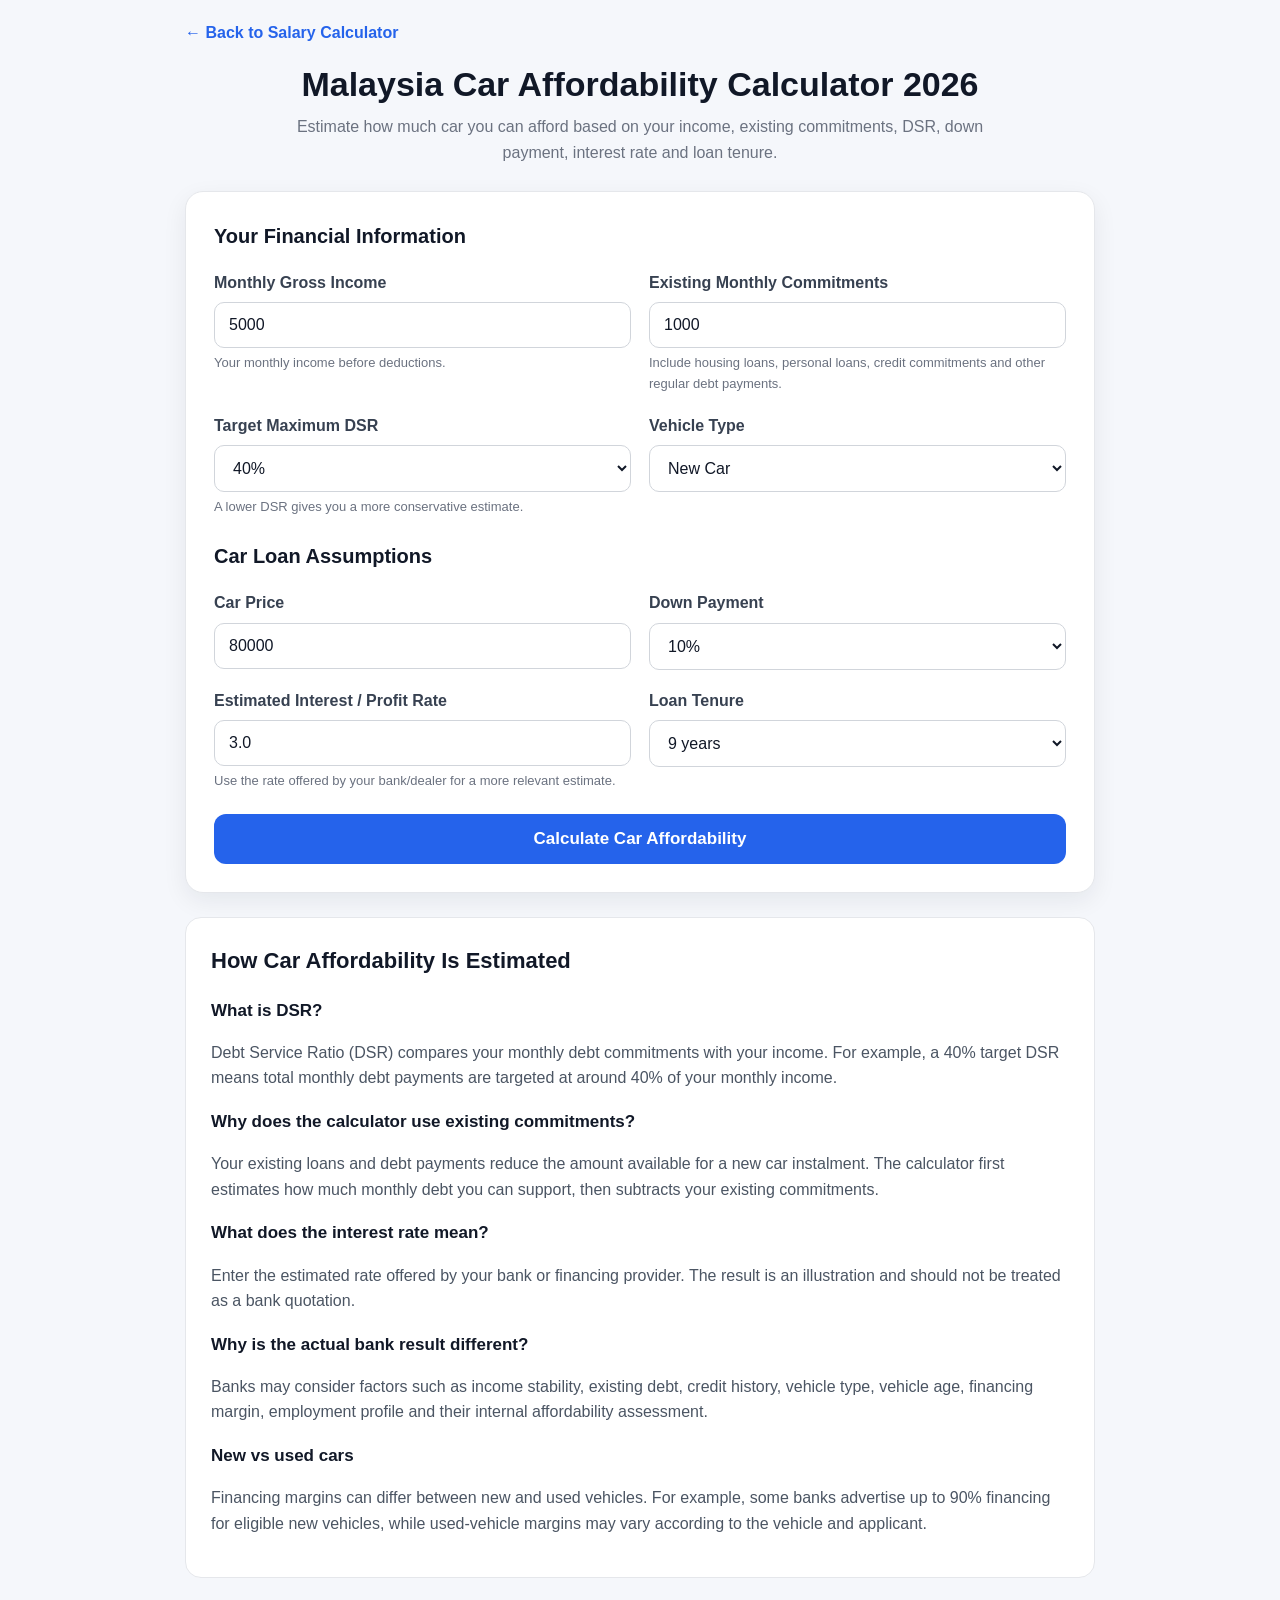
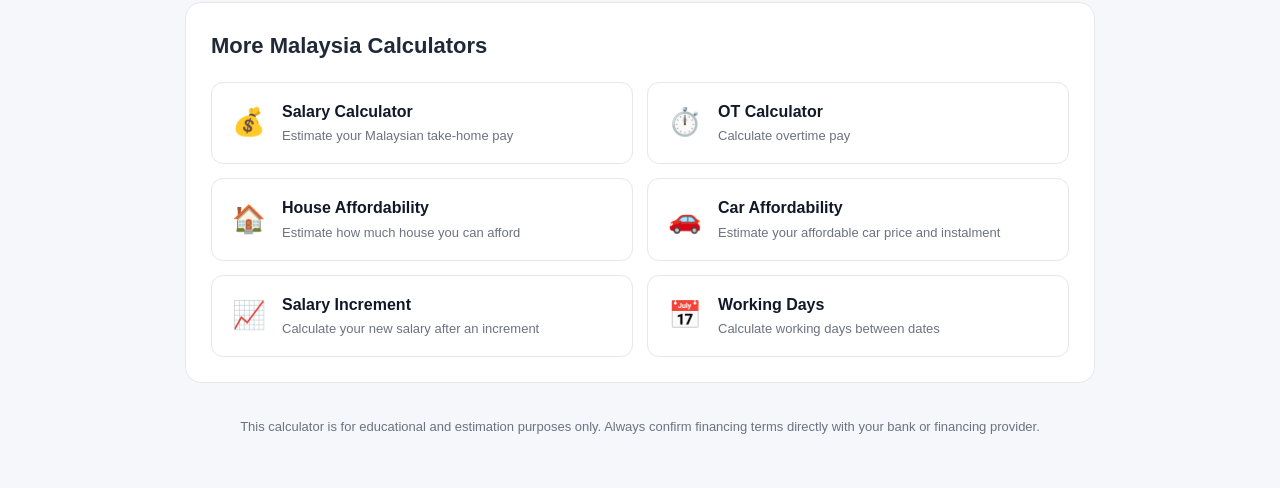
==== commit 6a4c7d55: "Update car-affordability.html" ====
--- a/car-affordability.html
+++ b/car-affordability.html
@@ -676,7 +676,6 @@
 
   <div class="car-container">
 
-```
 <a
   href="salary-calculator.html"
   class="car-back"
@@ -1321,7 +1320,6 @@
   financing provider.
 
 </div>
-```
 
   </div>
 
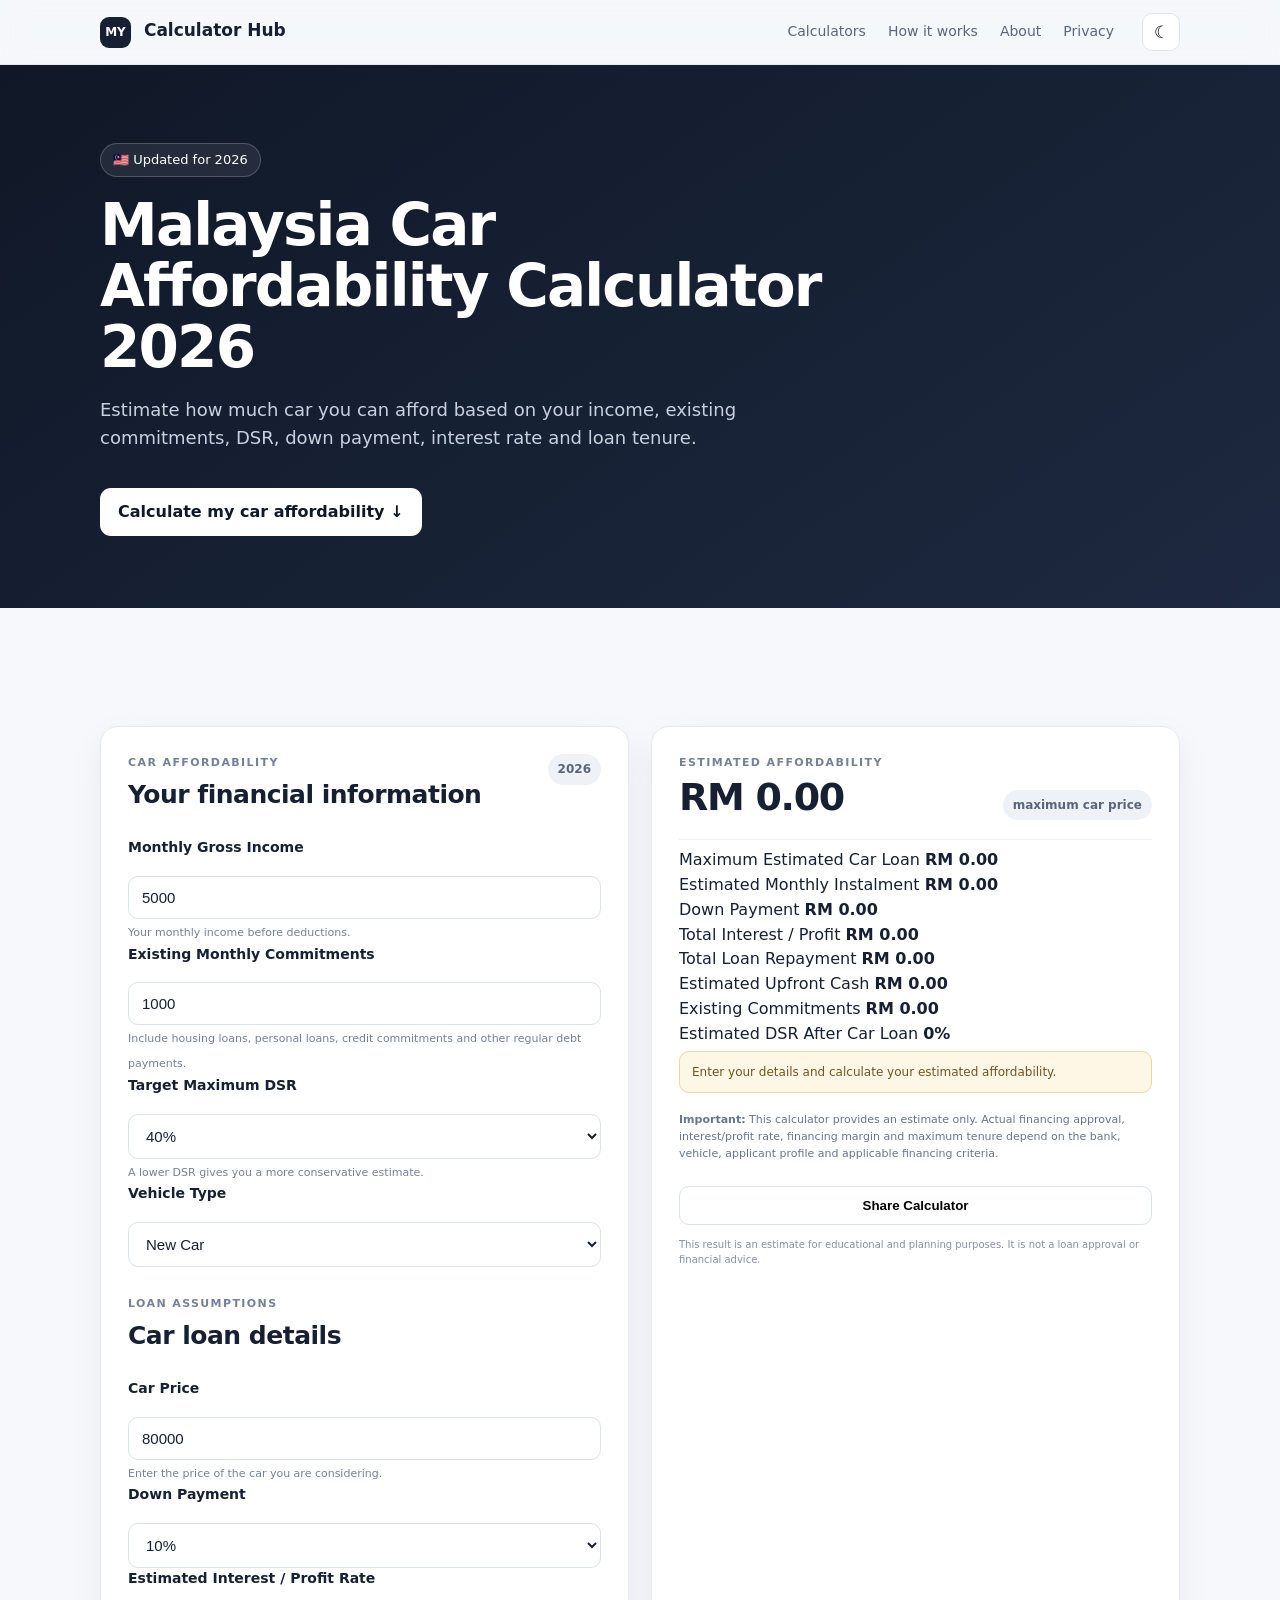
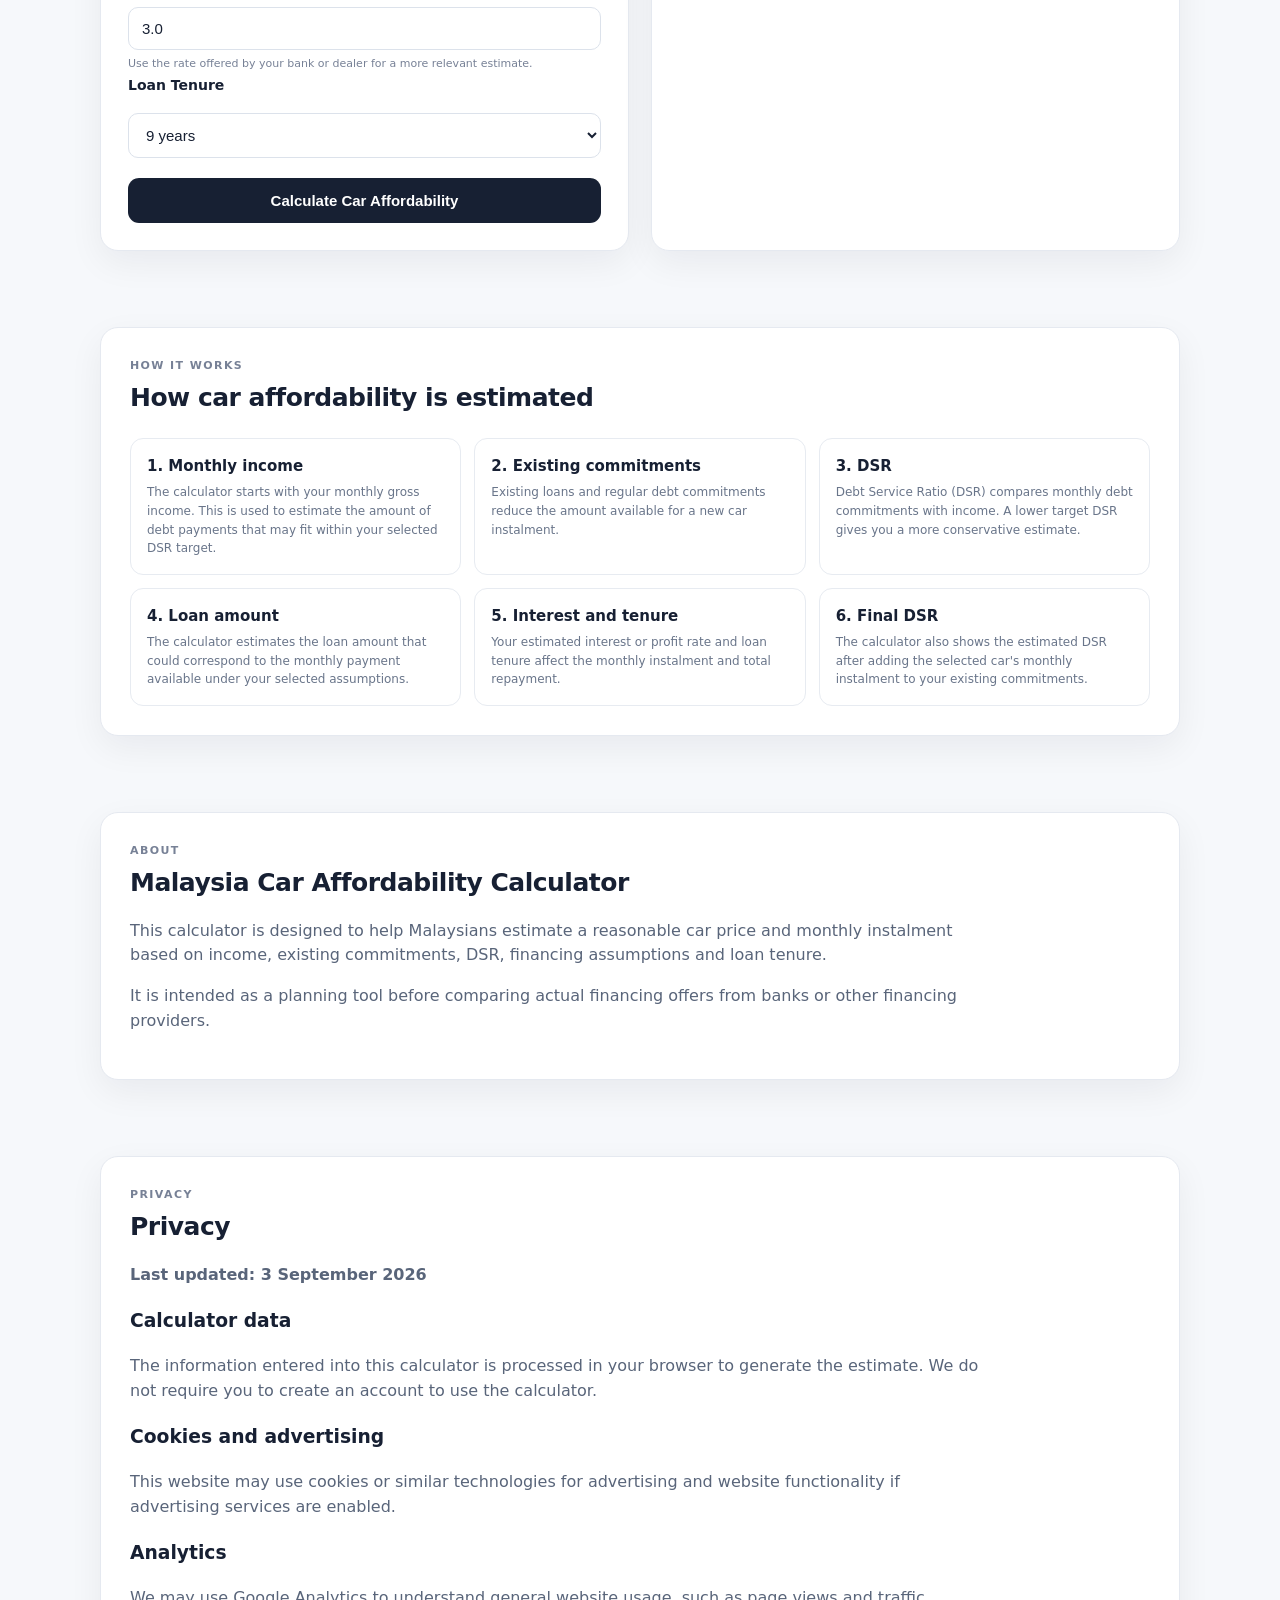
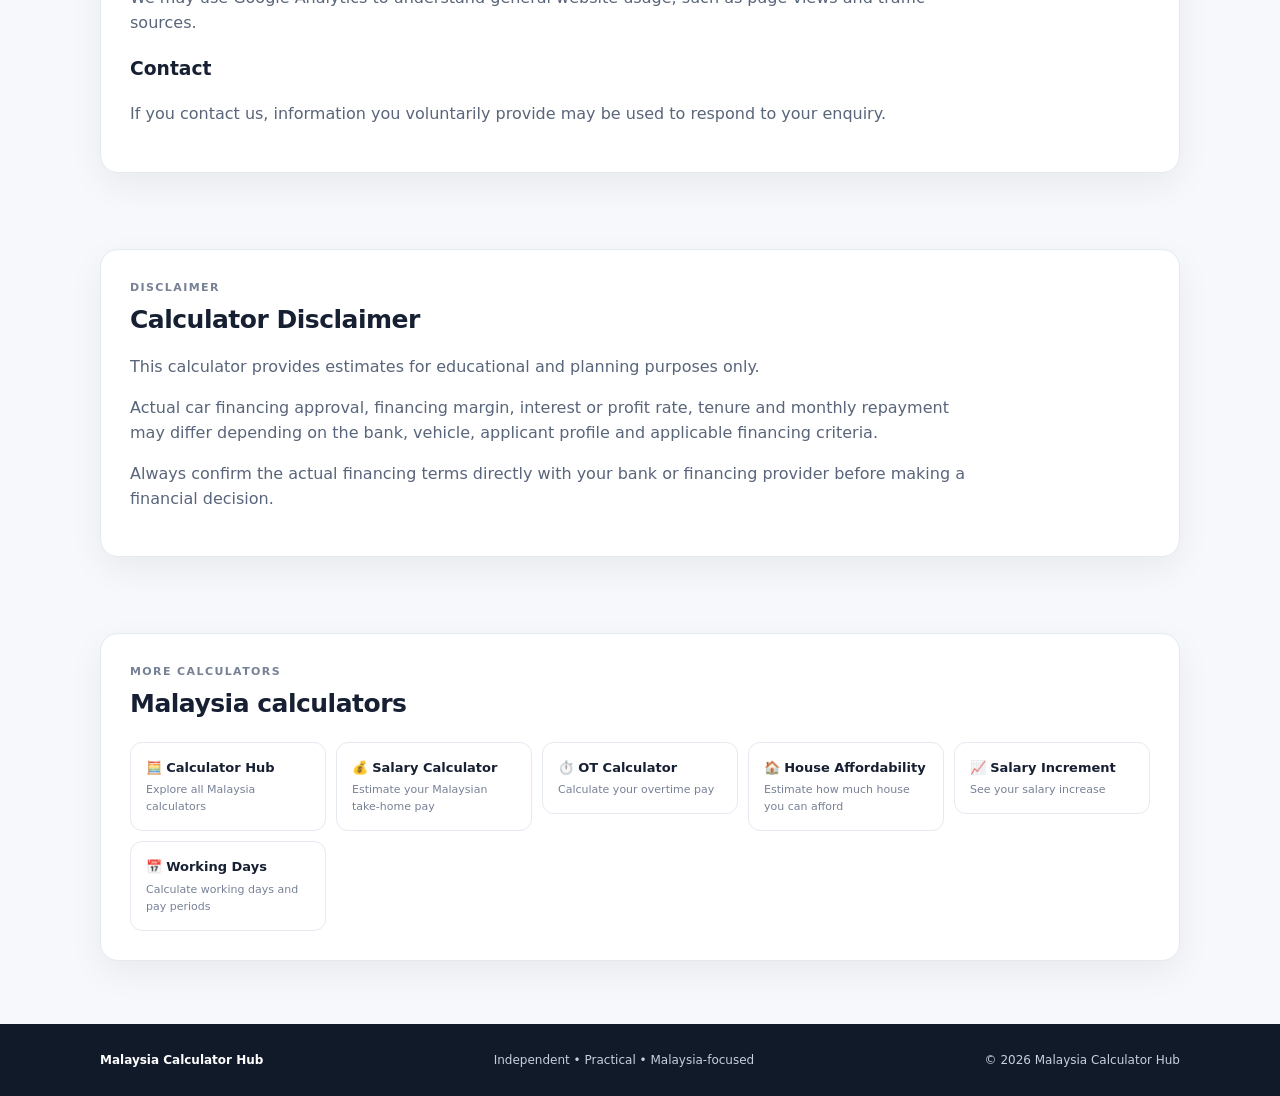
==== commit 333279e1: "Update car-affordability.html" ====
--- a/car-affordability.html
+++ b/car-affordability.html
@@ -1,1726 +1,1345 @@
-<!DOCTYPE html>
-
+<!doctype html>
 <html lang="en">
-
 <head>
 
+  <!-- Google tag (gtag.js) -->
+  <script async src="https://www.googletagmanager.com/gtag/js?id=G-N90MJX0CSD"></script>
+  <script>
+    window.dataLayer = window.dataLayer || [];
+    function gtag(){dataLayer.push(arguments);}
+    gtag('js', new Date());
+    gtag('config', 'G-N90MJX0CSD');
+  </script>
+
   <meta charset="UTF-8">
-
-<meta
-name="viewport"
-content="width=device-width, initial-scale=1.0"
-
->
-
-<meta
-name="description"
-content="Use our Malaysia Car Affordability Calculator 2026 to estimate how much car you can afford based on your income, existing commitments, DSR, down payment, interest rate and loan tenure."
-
->
-
-<meta
-name="robots"
-content="index, follow"
-
->
-
-<meta
-name="theme-color"
-content="#0f172a"
-
->
+  <meta name="viewport" content="width=device-width, initial-scale=1.0">
+
+  <meta
+    name="description"
+    content="Use our Malaysia Car Affordability Calculator 2026 to estimate how much car you can afford based on your income, existing commitments, DSR, down payment, interest rate and loan tenure."
+  >
+
+  <meta name="robots" content="index, follow">
+  <meta name="theme-color" content="#0f172a">
 
   <link
     rel="canonical"
     href="https://mycalculatorhub.github.io/car-affordability.html"
   >
 
-  <title>
-    Malaysia Car Affordability Calculator 2026 | Car Loan Calculator
-  </title>
+  <title>Malaysia Car Affordability Calculator 2026 | Car Loan Calculator</title>
 
   <!-- Social sharing -->
-
-<meta
-property="og:type"
-content="website"
-
->
-
-<meta
-property="og:title"
-content="Malaysia Car Affordability Calculator 2026 | Car Loan Calculator"
-
->
-
-<meta
-property="og:description"
-content="Estimate how much car you can afford based on your income, commitments, DSR, down payment, interest rate and loan tenure."
-
->
-
-<meta
-property="og:url"
-content="https://mycalculatorhub.github.io/car-affordability.html"
-
->
-
-<meta
-property="og:site_name"
-content="Malaysia Calculator Hub"
-
->
-
-  <style>
-
-    * {
-      box-sizing: border-box;
+  <meta property="og:type" content="website">
+  <meta property="og:title" content="Malaysia Car Affordability Calculator 2026 | Car Loan Calculator">
+  <meta
+    property="og:description"
+    content="Estimate how much car you can afford based on your income, commitments, DSR, down payment, interest rate and loan tenure."
+  >
+  <meta
+    property="og:url"
+    content="https://mycalculatorhub.github.io/car-affordability.html"
+  >
+  <meta property="og:site_name" content="Malaysia Calculator Hub">
+
+  <link rel="stylesheet" href="style.css">
+
+  <!-- AdSense -->
+  <!--
+  <script async
+    src="https://pagead2.googlesyndication.com/pagead/js/adsbygoogle.js?client=YOUR-ADSENSE-ID"
+    crossorigin="anonymous">
+  </script>
+  -->
+
+</head>
+
+<body>
+
+<header class="topbar">
+  <div class="nav">
+
+    <a class="brand" href="index.html">
+      <span>MY</span> Calculator Hub
+    </a>
+
+    <nav>
+      <a href="index.html">Calculators</a>
+      <a href="#how">How it works</a>
+      <a href="#about">About</a>
+      <a href="#privacy">Privacy</a>
+    </nav>
+
+    <button
+      id="themeToggle"
+      class="icon-btn"
+      aria-label="Toggle dark mode"
+    >
+      ☾
+    </button>
+
+  </div>
+</header>
+
+
+<main id="top">
+
+  <!-- HERO -->
+
+  <section class="hero">
+
+    <div class="hero-inner">
+
+      <span class="pill">
+        🇲🇾 Updated for 2026
+      </span>
+
+      <h1>
+        Malaysia Car Affordability Calculator 2026
+      </h1>
+
+      <p>
+        Estimate how much car you can afford based on your income,
+        existing commitments, DSR, down payment, interest rate and
+        loan tenure.
+      </p>
+
+      <a class="hero-btn" href="#calculator">
+        Calculate my car affordability ↓
+      </a>
+
+    </div>
+
+  </section>
+
+
+  <!-- ADVERTISEMENT -->
+
+  <section class="ad-slot" aria-label="Advertisement">
+
+    <span>Advertisement</span>
+
+    <!-- AdSense unit placeholder -->
+
+  </section>
+
+
+  <!-- CALCULATOR -->
+
+  <section id="calculator" class="section">
+
+    <div class="calculator-grid">
+
+
+      <!-- INPUT CARD -->
+
+      <div class="card input-card">
+
+        <div class="section-head">
+
+          <div>
+
+            <div class="eyebrow">
+              CAR AFFORDABILITY
+            </div>
+
+            <h2>
+              Your financial information
+            </h2>
+
+          </div>
+
+          <span class="year-badge">
+            2026
+          </span>
+
+        </div>
+
+
+        <!-- MONTHLY INCOME -->
+
+        <label for="income">
+          Monthly Gross Income
+        </label>
+
+        <input
+          type="number"
+          id="income"
+          value="5000"
+          min="0"
+          step="100"
+        >
+
+        <small>
+          Your monthly income before deductions.
+        </small>
+
+
+        <!-- EXISTING COMMITMENTS -->
+
+        <label for="commitments">
+          Existing Monthly Commitments
+        </label>
+
+        <input
+          type="number"
+          id="commitments"
+          value="1000"
+          min="0"
+          step="50"
+        >
+
+        <small>
+          Include housing loans, personal loans, credit
+          commitments and other regular debt payments.
+        </small>
+
+
+        <!-- DSR -->
+
+        <label for="dsr">
+          Target Maximum DSR
+        </label>
+
+        <select id="dsr">
+
+          <option value="30">
+            30%
+          </option>
+
+          <option value="35">
+            35%
+          </option>
+
+          <option value="40" selected>
+            40%
+          </option>
+
+          <option value="45">
+            45%
+          </option>
+
+          <option value="50">
+            50%
+          </option>
+
+          <option value="60">
+            60%
+          </option>
+
+        </select>
+
+        <small>
+          A lower DSR gives you a more conservative estimate.
+        </small>
+
+
+        <!-- VEHICLE TYPE -->
+
+        <label for="carType">
+          Vehicle Type
+        </label>
+
+        <select id="carType">
+
+          <option value="new" selected>
+            New Car
+          </option>
+
+          <option value="used">
+            Used Car
+          </option>
+
+        </select>
+
+
+        <!-- LOAN ASSUMPTIONS -->
+
+        <div class="section-head" style="margin-top:28px;">
+
+          <div>
+
+            <div class="eyebrow">
+              LOAN ASSUMPTIONS
+            </div>
+
+            <h2>
+              Car loan details
+            </h2>
+
+          </div>
+
+        </div>
+
+
+        <!-- CAR PRICE -->
+
+        <label for="carPrice">
+          Car Price
+        </label>
+
+        <input
+          type="number"
+          id="carPrice"
+          value="80000"
+          min="0"
+          step="1000"
+        >
+
+        <small>
+          Enter the price of the car you are considering.
+        </small>
+
+
+        <!-- DOWN PAYMENT -->
+
+        <label for="downPayment">
+          Down Payment
+        </label>
+
+        <select id="downPayment">
+
+          <option value="10" selected>
+            10%
+          </option>
+
+          <option value="15">
+            15%
+          </option>
+
+          <option value="20">
+            20%
+          </option>
+
+          <option value="30">
+            30%
+          </option>
+
+        </select>
+
+
+        <!-- INTEREST RATE -->
+
+        <label for="interestRate">
+          Estimated Interest / Profit Rate
+        </label>
+
+        <input
+          type="number"
+          id="interestRate"
+          value="3.0"
+          min="0"
+          max="20"
+          step="0.1"
+        >
+
+        <small>
+          Use the rate offered by your bank or dealer for a more
+          relevant estimate.
+        </small>
+
+
+        <!-- TENURE -->
+
+        <label for="tenure">
+          Loan Tenure
+        </label>
+
+        <select id="tenure">
+
+          <option value="3">
+            3 years
+          </option>
+
+          <option value="5">
+            5 years
+          </option>
+
+          <option value="7">
+            7 years
+          </option>
+
+          <option value="9" selected>
+            9 years
+          </option>
+
+        </select>
+
+
+        <!-- CALCULATE -->
+
+        <button
+          id="calculateBtn"
+          class="calculate-btn"
+          onclick="calculateCar()"
+        >
+          Calculate Car Affordability
+        </button>
+
+      </div>
+
+
+      <!-- RESULT CARD -->
+
+      <div
+        class="card result-card"
+        id="results"
+      >
+
+        <div class="result-top">
+
+          <div>
+
+            <div class="eyebrow">
+              ESTIMATED AFFORDABILITY
+            </div>
+
+            <div
+              class="take-home"
+              id="maxCarPrice"
+            >
+              RM 0.00
+            </div>
+
+          </div>
+
+          <span class="mini-chip">
+            maximum car price
+          </span>
+
+        </div>
+
+
+        <!-- BREAKDOWN -->
+
+        <div class="breakdown">
+
+          <div class="breakdown-row">
+
+            <span>
+              Maximum Estimated Car Loan
+            </span>
+
+            <strong id="maxLoan">
+              RM 0.00
+            </strong>
+
+          </div>
+
+
+          <div class="breakdown-row">
+
+            <span>
+              Estimated Monthly Instalment
+            </span>
+
+            <strong id="monthlyPayment">
+              RM 0.00
+            </strong>
+
+          </div>
+
+
+          <div class="breakdown-row">
+
+            <span>
+              Down Payment
+            </span>
+
+            <strong id="downPaymentResult">
+              RM 0.00
+            </strong>
+
+          </div>
+
+
+          <div class="breakdown-row">
+
+            <span>
+              Total Interest / Profit
+            </span>
+
+            <strong id="totalInterest">
+              RM 0.00
+            </strong>
+
+          </div>
+
+
+          <div class="breakdown-row">
+
+            <span>
+              Total Loan Repayment
+            </span>
+
+            <strong id="totalRepayment">
+              RM 0.00
+            </strong>
+
+          </div>
+
+
+          <div class="breakdown-row">
+
+            <span>
+              Estimated Upfront Cash
+            </span>
+
+            <strong id="upfrontCash">
+              RM 0.00
+            </strong>
+
+          </div>
+
+
+          <div class="breakdown-row">
+
+            <span>
+              Existing Commitments
+            </span>
+
+            <strong id="existingCommitments">
+              RM 0.00
+            </strong>
+
+          </div>
+
+
+          <div class="breakdown-row">
+
+            <span>
+              Estimated DSR After Car Loan
+            </span>
+
+            <strong id="finalDsr">
+              0%
+            </strong>
+
+          </div>
+
+        </div>
+
+
+        <!-- STATUS -->
+
+        <div
+          class="notice"
+          id="carStatus"
+        >
+          Enter your details and calculate your estimated affordability.
+        </div>
+
+
+        <!-- NOTE -->
+
+        <p class="result-note">
+
+          <strong>Important:</strong>
+          This calculator provides an estimate only. Actual financing
+          approval, interest/profit rate, financing margin and maximum
+          tenure depend on the bank, vehicle, applicant profile and
+          applicable financing criteria.
+
+        </p>
+
+
+        <!-- SHARE -->
+
+        <button
+          id="shareBtn"
+          class="share-btn"
+          type="button"
+          onclick="shareCalculator()"
+        >
+          Share Calculator
+        </button>
+
+
+        <p class="disclaimer">
+
+          This result is an estimate for educational and planning
+          purposes. It is not a loan approval or financial advice.
+
+        </p>
+
+      </div>
+
+    </div>
+
+  </section>
+
+
+  <!-- HOW IT WORKS -->
+
+  <section class="section" id="how">
+
+    <div class="content-card">
+
+      <div class="eyebrow">
+        HOW IT WORKS
+      </div>
+
+      <h2>
+        How car affordability is estimated
+      </h2>
+
+      <div class="info-grid">
+
+
+        <article>
+
+          <h3>
+            1. Monthly income
+          </h3>
+
+          <p>
+            The calculator starts with your monthly gross income.
+            This is used to estimate the amount of debt payments
+            that may fit within your selected DSR target.
+          </p>
+
+        </article>
+
+
+        <article>
+
+          <h3>
+            2. Existing commitments
+          </h3>
+
+          <p>
+            Existing loans and regular debt commitments reduce
+            the amount available for a new car instalment.
+          </p>
+
+        </article>
+
+
+        <article>
+
+          <h3>
+            3. DSR
+          </h3>
+
+          <p>
+            Debt Service Ratio (DSR) compares monthly debt
+            commitments with income. A lower target DSR gives
+            you a more conservative estimate.
+          </p>
+
+        </article>
+
+
+        <article>
+
+          <h3>
+            4. Loan amount
+          </h3>
+
+          <p>
+            The calculator estimates the loan amount that could
+            correspond to the monthly payment available under
+            your selected assumptions.
+          </p>
+
+        </article>
+
+
+        <article>
+
+          <h3>
+            5. Interest and tenure
+          </h3>
+
+          <p>
+            Your estimated interest or profit rate and loan
+            tenure affect the monthly instalment and total
+            repayment.
+          </p>
+
+        </article>
+
+
+        <article>
+
+          <h3>
+            6. Final DSR
+          </h3>
+
+          <p>
+            The calculator also shows the estimated DSR after
+            adding the selected car's monthly instalment to
+            your existing commitments.
+          </p>
+
+        </article>
+
+
+      </div>
+
+    </div>
+
+  </section>
+
+
+  <!-- ABOUT -->
+
+  <section class="section" id="about">
+
+    <div class="content-card">
+
+      <div class="eyebrow">
+        ABOUT
+      </div>
+
+      <h2>
+        Malaysia Car Affordability Calculator
+      </h2>
+
+      <p>
+        This calculator is designed to help Malaysians estimate
+        a reasonable car price and monthly instalment based on
+        income, existing commitments, DSR, financing assumptions
+        and loan tenure.
+      </p>
+
+      <p>
+        It is intended as a planning tool before comparing actual
+        financing offers from banks or other financing providers.
+      </p>
+
+    </div>
+
+  </section>
+
+
+  <!-- PRIVACY -->
+
+  <section class="section" id="privacy">
+
+    <div class="content-card">
+
+      <div class="eyebrow">
+        PRIVACY
+      </div>
+
+      <h2>
+        Privacy
+      </h2>
+
+      <p>
+        <strong>Last updated: 3 September 2026</strong>
+      </p>
+
+      <h3>
+        Calculator data
+      </h3>
+
+      <p>
+        The information entered into this calculator is processed
+        in your browser to generate the estimate. We do not require
+        you to create an account to use the calculator.
+      </p>
+
+      <h3>
+        Cookies and advertising
+      </h3>
+
+      <p>
+        This website may use cookies or similar technologies for
+        advertising and website functionality if advertising
+        services are enabled.
+      </p>
+
+      <h3>
+        Analytics
+      </h3>
+
+      <p>
+        We may use Google Analytics to understand general website
+        usage, such as page views and traffic sources.
+      </p>
+
+      <h3>
+        Contact
+      </h3>
+
+      <p>
+        If you contact us, information you voluntarily provide may
+        be used to respond to your enquiry.
+      </p>
+
+    </div>
+
+  </section>
+
+
+  <!-- DISCLAIMER -->
+
+  <section class="section">
+
+    <div class="content-card">
+
+      <div class="eyebrow">
+        DISCLAIMER
+      </div>
+
+      <h2>
+        Calculator Disclaimer
+      </h2>
+
+      <p>
+        This calculator provides estimates for educational and
+        planning purposes only.
+      </p>
+
+      <p>
+        Actual car financing approval, financing margin, interest
+        or profit rate, tenure and monthly repayment may differ
+        depending on the bank, vehicle, applicant profile and
+        applicable financing criteria.
+      </p>
+
+      <p>
+        Always confirm the actual financing terms directly with
+        your bank or financing provider before making a financial
+        decision.
+      </p>
+
+    </div>
+
+  </section>
+
+
+  <!-- MORE CALCULATORS -->
+
+  <section class="section">
+
+    <div class="content-card">
+
+      <div class="eyebrow">
+        MORE CALCULATORS
+      </div>
+
+      <h2>
+        Malaysia calculators
+      </h2>
+
+      <div class="coming-grid">
+
+
+        <a
+          href="index.html"
+          style="text-decoration:none;color:inherit;"
+        >
+
+          <div>
+            🧮
+            <b>Calculator Hub</b>
+            <small>Explore all Malaysia calculators</small>
+          </div>
+
+        </a>
+
+
+        <a
+          href="salary-calculator.html"
+          style="text-decoration:none;color:inherit;"
+        >
+
+          <div>
+            💰
+            <b>Salary Calculator</b>
+            <small>Estimate your Malaysian take-home pay</small>
+          </div>
+
+        </a>
+
+
+        <a
+          href="ot-calculator.html"
+          style="text-decoration:none;color:inherit;"
+        >
+
+          <div>
+            ⏱️
+            <b>OT Calculator</b>
+            <small>Calculate your overtime pay</small>
+          </div>
+
+        </a>
+
+
+        <a
+          href="house-affordability.html"
+          style="text-decoration:none;color:inherit;"
+        >
+
+          <div>
+            🏠
+            <b>House Affordability</b>
+            <small>Estimate how much house you can afford</small>
+          </div>
+
+        </a>
+
+
+        <a
+          href="salary-increment.html"
+          style="text-decoration:none;color:inherit;"
+        >
+
+          <div>
+            📈
+            <b>Salary Increment</b>
+            <small>See your salary increase</small>
+          </div>
+
+        </a>
+
+
+        <a
+          href="working-days.html"
+          style="text-decoration:none;color:inherit;"
+        >
+
+          <div>
+            📅
+            <b>Working Days</b>
+            <small>Calculate working days and pay periods</small>
+          </div>
+
+        </a>
+
+
+      </div>
+
+    </div>
+
+  </section>
+
+
+</main>
+
+
+<!-- FOOTER -->
+
+<footer>
+
+  <div class="footer-inner">
+
+    <b>
+      Malaysia Calculator Hub
+    </b>
+
+    <span>
+      Independent • Practical • Malaysia-focused
+    </span>
+
+    <span>
+      © 2026 Malaysia Calculator Hub
+    </span>
+
+  </div>
+
+</footer>
+
+
+<script>
+
+  function formatMoney(value) {
+
+    return "RM " + Number(value || 0).toLocaleString(
+      "en-MY",
+      {
+        minimumFractionDigits: 2,
+        maximumFractionDigits: 2
+      }
+    );
+
+  }
+
+
+  function calculateMonthlyPayment(
+    loan,
+    annualRate,
+    years
+  ) {
+
+    if (loan <= 0) {
+      return 0;
     }
 
-    body {
-
-      margin: 0;
-
-      font-family:
-        Arial,
-        Helvetica,
-        sans-serif;
-
-      background: #f5f7fb;
-
-      color: #1f2937;
-
-      line-height: 1.6;
+    const months = years * 12;
+
+    const monthlyRate =
+      annualRate / 100 / 12;
+
+    if (monthlyRate === 0) {
+
+      return loan / months;
 
     }
 
-    .car-container {
-
-      max-width: 950px;
-
-      margin: 0 auto;
-
-      padding: 20px;
-
+    return loan *
+      (
+        monthlyRate *
+        Math.pow(
+          1 + monthlyRate,
+          months
+        )
+      ) /
+      (
+        Math.pow(
+          1 + monthlyRate,
+          months
+        ) - 1
+      );
+
+  }
+
+
+  function calculateLoanFromPayment(
+    payment,
+    annualRate,
+    years
+  ) {
+
+    if (payment <= 0) {
+      return 0;
     }
 
-    .car-back {
-
-      display: inline-block;
-
-      margin-bottom: 18px;
-
-      color: #2563eb;
-
-      text-decoration: none;
-
-      font-weight: 700;
+    const months = years * 12;
+
+    const monthlyRate =
+      annualRate / 100 / 12;
+
+    if (monthlyRate === 0) {
+
+      return payment * months;
 
     }
 
-    .car-back:hover {
-
-      text-decoration: underline;
+    return payment *
+      (
+        1 -
+        Math.pow(
+          1 + monthlyRate,
+          -months
+        )
+      ) /
+      monthlyRate;
+
+  }
+
+
+  function calculateCar() {
+
+    const income =
+      Math.max(
+        0,
+        Number(
+          document.getElementById("income").value
+        ) || 0
+      );
+
+
+    const commitments =
+      Math.max(
+        0,
+        Number(
+          document.getElementById("commitments").value
+        ) || 0
+      );
+
+
+    const targetDsr =
+      Number(
+        document.getElementById("dsr").value
+      ) || 40;
+
+
+    const carPrice =
+      Math.max(
+        0,
+        Number(
+          document.getElementById("carPrice").value
+        ) || 0
+      );
+
+
+    const downPaymentPercent =
+      Number(
+        document.getElementById("downPayment").value
+      ) || 10;
+
+
+    const interestRate =
+      Math.max(
+        0,
+        Number(
+          document.getElementById("interestRate").value
+        ) || 0
+      );
+
+
+    const tenure =
+      Number(
+        document.getElementById("tenure").value
+      ) || 9;
+
+
+    const carType =
+      document.getElementById("carType").value;
+
+
+    const maximumTotalDebt =
+      income *
+      (targetDsr / 100);
+
+
+    const maximumCarPayment =
+      Math.max(
+        0,
+        maximumTotalDebt -
+        commitments
+      );
+
+
+    const maximumLoan =
+      calculateLoanFromPayment(
+        maximumCarPayment,
+        interestRate,
+        tenure
+      );
+
+
+    let maximumFinancingMargin = 0.90;
+
+
+    if (carType === "used") {
+
+      maximumFinancingMargin = 0.90;
 
     }
 
-    .car-header {
-
-      text-align: center;
-
-      margin-bottom: 25px;
+
+    const maximumCarPrice =
+      maximumLoan /
+      maximumFinancingMargin;
+
+
+    const selectedDownPayment =
+      carPrice *
+      (downPaymentPercent / 100);
+
+
+    const selectedLoan =
+      Math.max(
+        0,
+        carPrice -
+        selectedDownPayment
+      );
+
+
+    const monthlyPayment =
+      calculateMonthlyPayment(
+        selectedLoan,
+        interestRate,
+        tenure
+      );
+
+
+    const totalRepayment =
+      monthlyPayment *
+      tenure *
+      12;
+
+
+    const totalInterest =
+      Math.max(
+        0,
+        totalRepayment -
+        selectedLoan
+      );
+
+
+    const upfrontCash =
+      selectedDownPayment;
+
+
+    const finalDsr =
+      income > 0
+        ? (
+            (
+              commitments +
+              monthlyPayment
+            ) /
+            income
+          ) * 100
+        : 0;
+
+
+    document.getElementById(
+      "maxCarPrice"
+    ).textContent =
+      formatMoney(
+        maximumCarPrice
+      );
+
+
+    document.getElementById(
+      "maxLoan"
+    ).textContent =
+      formatMoney(
+        maximumLoan
+      );
+
+
+    document.getElementById(
+      "monthlyPayment"
+    ).textContent =
+      formatMoney(
+        monthlyPayment
+      );
+
+
+    document.getElementById(
+      "downPaymentResult"
+    ).textContent =
+      formatMoney(
+        selectedDownPayment
+      );
+
+
+    document.getElementById(
+      "totalInterest"
+    ).textContent =
+      formatMoney(
+        totalInterest
+      );
+
+
+    document.getElementById(
+      "totalRepayment"
+    ).textContent =
+      formatMoney(
+        totalRepayment
+      );
+
+
+    document.getElementById(
+      "upfrontCash"
+    ).textContent =
+      formatMoney(
+        upfrontCash
+      );
+
+
+    document.getElementById(
+      "existingCommitments"
+    ).textContent =
+      formatMoney(
+        commitments
+      );
+
+
+    document.getElementById(
+      "finalDsr"
+    ).textContent =
+      finalDsr.toFixed(1) +
+      "%";
+
+
+    const status =
+      document.getElementById(
+        "carStatus"
+      );
+
+
+    status.className =
+      "notice";
+
+
+    if (income <= 0) {
+
+      status.textContent =
+        "Please enter a valid monthly income.";
 
     }
 
-    .car-header h1 {
-
-      margin: 0 0 10px;
-
-      font-size: 34px;
-
-      line-height: 1.2;
-
-      color: #111827;
+    else if (monthlyPayment <= 0) {
+
+      status.textContent =
+        "Based on your current inputs, there is no estimated car loan payment.";
 
     }
 
-    .car-header p {
-
-      margin: 0 auto;
-
-      max-width: 700px;
-
-      color: #6b7280;
-
-      font-size: 16px;
+    else if (
+      finalDsr <= targetDsr
+    ) {
+
+      status.textContent =
+        "✓ This car is within your selected DSR target.";
 
     }
 
-    .car-card {
-
-      background: #ffffff;
-
-      border-radius: 18px;
-
-      padding: 28px;
-
-      box-shadow:
-        0 8px 25px rgba(15, 23, 42, 0.07);
-
-      border: 1px solid #e5e7eb;
-
-      margin-bottom: 24px;
+    else if (
+      finalDsr <= 50
+    ) {
+
+      status.textContent =
+        "⚠ This car exceeds your selected DSR target. Consider a lower-priced car, higher down payment or longer tenure.";
 
     }
 
-    .car-section-title {
-
-      font-size: 20px;
-
-      font-weight: 800;
-
-      color: #111827;
-
-      margin: 0 0 18px;
+    else {
+
+      status.textContent =
+        "⚠ This car would result in a high estimated DSR. Consider reducing the car price or increasing your down payment.";
 
     }
 
-    .car-two-column {
-
-      display: grid;
-
-      grid-template-columns:
-        repeat(2, minmax(0, 1fr));
-
-      gap: 18px;
-
-      margin-bottom: 22px;
+
+    document.getElementById(
+      "results"
+    ).scrollIntoView({
+      behavior: "smooth",
+      block: "start"
+    });
+
+  }
+
+
+  function shareCalculator() {
+
+    if (navigator.share) {
+
+      navigator.share({
+        title: "Malaysia Car Affordability Calculator 2026",
+        text: "Calculate how much car you can afford in Malaysia.",
+        url: window.location.href
+      });
 
     }
 
-    .car-field {
-
-      display: flex;
-
-      flex-direction: column;
+    else {
+
+      navigator.clipboard.writeText(
+        window.location.href
+      ).then(function() {
+
+        alert(
+          "Calculator link copied!"
+        );
+
+      });
 
     }
 
-    .car-field label {
-
-      font-weight: 700;
-
-      margin-bottom: 7px;
-
-      color: #374151;
-
-    }
-
-    .car-field input,
-    .car-field select {
-
-      width: 100%;
-
-      padding: 13px 14px;
-
-      border: 1px solid #d1d5db;
-
-      border-radius: 10px;
-
-      font-size: 16px;
-
-      background: #ffffff;
-
-      color: #111827;
-
-      outline: none;
-
-    }
-
-    .car-field input:focus,
-    .car-field select:focus {
-
-      border-color: #2563eb;
-
-      box-shadow:
-        0 0 0 3px rgba(37, 99, 235, 0.10);
-
-    }
-
-    .car-help {
-
-      display: block;
-
-      margin-top: 5px;
-
-      color: #6b7280;
-
-      font-size: 13px;
-
-    }
-
-    .car-button {
-
-      width: 100%;
-
-      border: none;
-
-      border-radius: 12px;
-
-      padding: 15px;
-
-      background: #2563eb;
-
-      color: #ffffff;
-
-      font-size: 17px;
-
-      font-weight: 800;
-
-      cursor: pointer;
-
-      transition: 0.2s;
-
-    }
-
-    .car-button:hover {
-
-      background: #1d4ed8;
-
-    }
-
-    .car-results {
-
-      display: none;
-
-    }
-
-    .car-main-result {
-
-      text-align: center;
-
-      padding: 26px;
-
-      border-radius: 16px;
-
-      background: #f0f6ff;
-
-      border: 1px solid #dbeafe;
-
-      margin-bottom: 20px;
-
-    }
-
-    .car-result-label {
-
-      font-size: 14px;
-
-      font-weight: 800;
-
-      color: #6b7280;
-
-      text-transform: uppercase;
-
-      letter-spacing: 0.4px;
-
-    }
-
-    .car-main-value {
-
-      font-size: 38px;
-
-      font-weight: 900;
-
-      color: #111827;
-
-      line-height: 1.2;
-
-      margin-top: 5px;
-
-    }
-
-    .car-result-subtitle {
-
-      margin-top: 7px;
-
-      color: #6b7280;
-
-      font-size: 14px;
-
-    }
-
-    .car-result-grid {
-
-      display: grid;
-
-      grid-template-columns:
-        repeat(2, minmax(0, 1fr));
-
-      gap: 14px;
-
-    }
-
-    .car-result-box {
-
-      padding: 18px;
-
-      border-radius: 13px;
-
-      background: #f9fafb;
-
-      border: 1px solid #e5e7eb;
-
-    }
-
-    .car-result-box span {
-
-      display: block;
-
-      color: #6b7280;
-
-      font-size: 13px;
-
-      margin-bottom: 5px;
-
-    }
-
-    .car-result-box strong {
-
-      display: block;
-
-      font-size: 20px;
-
-      color: #111827;
-
-    }
-
-    .car-status {
-
-      margin-top: 18px;
-
-      padding: 16px;
-
-      border-radius: 12px;
-
-      font-weight: 700;
-
-      text-align: center;
-
-    }
-
-    .car-status.good {
-
-      background: #ecfdf5;
-
-      border: 1px solid #a7f3d0;
-
-      color: #065f46;
-
-    }
-
-    .car-status.warning {
-
-      background: #fffbeb;
-
-      border: 1px solid #fde68a;
-
-      color: #92400e;
-
-    }
-
-    .car-status.danger {
-
-      background: #fef2f2;
-
-      border: 1px solid #fecaca;
-
-      color: #991b1b;
-
-    }
-
-    .car-note {
-
-      margin-top: 18px;
-
-      padding: 15px;
-
-      border-radius: 11px;
-
-      background: #f8fafc;
-
-      border: 1px solid #e2e8f0;
-
-      color: #475569;
-
-      font-size: 14px;
-
-    }
-
-    .car-info {
-
-      background: #ffffff;
-
-      border-radius: 16px;
-
-      padding: 25px;
-
-      border: 1px solid #e5e7eb;
-
-      margin-bottom: 24px;
-
-    }
-
-    .car-info h2 {
-
-      font-size: 22px;
-
-      margin-top: 0;
-
-      color: #111827;
-
-    }
-
-    .car-info h3 {
-
-      font-size: 17px;
-
-      margin-bottom: 5px;
-
-      color: #111827;
-
-    }
-
-    .car-info p {
-
-      color: #4b5563;
-
-    }
-
-    .car-more {
-
-      background: #ffffff;
-
-      border-radius: 16px;
-
-      padding: 25px;
-
-      border: 1px solid #e5e7eb;
-
-      margin-bottom: 24px;
-
-    }
-
-    .car-more h2 {
-
-      margin-top: 0;
-
-      font-size: 22px;
-
-    }
-
-    .calculator-links {
-
-      display: grid;
-
-      grid-template-columns:
-        repeat(2, minmax(0, 1fr));
-
-      gap: 14px;
-
-    }
-
-    .calculator-link {
-
-      display: grid;
-
-      grid-template-columns:
-        42px 1fr;
-
-      grid-template-rows:
-        auto auto;
-
-      column-gap: 12px;
-
-      padding: 16px;
-
-      border: 1px solid #e5e7eb;
-
-      border-radius: 12px;
-
-      text-decoration: none;
-
-      color: inherit;
-
-      background: #ffffff;
-
-      transition: 0.2s;
-
-    }
-
-    .calculator-link:hover {
-
-      border-color: #2563eb;
-
-      transform: translateY(-2px);
-
-      box-shadow:
-        0 5px 15px rgba(15, 23, 42, 0.06);
-
-    }
-
-    .calculator-link-icon {
-
-      grid-row: 1 / span 2;
-
-      font-size: 27px;
-
-      display: flex;
-
-      align-items: center;
-
-      justify-content: center;
-
-    }
-
-    .calculator-link-title {
-
-      font-weight: 800;
-
-      color: #111827;
-
-    }
-
-    .calculator-link-description {
-
-      color: #6b7280;
-
-      font-size: 13px;
-
-      margin-top: 2px;
-
-    }
-
-    .calculator-link.coming-soon {
-
-      cursor: default;
-
-      opacity: 0.75;
-
-    }
-
-    .calculator-link.coming-soon:hover {
-
-      border-color: #e5e7eb;
-
-      transform: none;
-
-      box-shadow: none;
-
-    }
-
-    .car-footer-note {
-
-      text-align: center;
-
-      color: #6b7280;
-
-      font-size: 13px;
-
-      padding: 10px 0 30px;
-
-    }
-
-    @media (max-width: 700px) {
-
-      .car-container {
-
-        padding: 15px;
-
-      }
-
-      .car-header h1 {
-
-        font-size: 28px;
-
-      }
-
-      .car-card,
-      .car-info,
-      .car-more {
-
-        padding: 20px 16px;
-
-      }
-
-      .car-two-column,
-      .car-result-grid,
-      .calculator-links {
-
-        grid-template-columns: 1fr;
-
-      }
-
-      .car-main-value {
-
-        font-size: 31px;
-
-      }
-
-    }
-
-  </style>
-
-</head>
-
-<body>
-
-  <div class="car-container">
-
-<a
-  href="salary-calculator.html"
-  class="car-back"
->
-  ← Back to Salary Calculator
-</a>
-
-
-<header class="car-header">
-
-  <h1>
-    Malaysia Car Affordability Calculator 2026
-  </h1>
-
-  <p>
-    Estimate how much car you can afford based on your
-    income, existing commitments, DSR, down payment,
-    interest rate and loan tenure.
-  </p>
-
-</header>
-
-
-<div class="car-card">
-
-
-  <div class="car-section-title">
-    Your Financial Information
-  </div>
-
-
-  <div class="car-two-column">
-
-
-    <div class="car-field">
-
-      <label for="income">
-        Monthly Gross Income
-      </label>
-
-      <input
-        type="number"
-        id="income"
-        value="5000"
-        min="0"
-        step="100"
-      >
-
-      <span class="car-help">
-        Your monthly income before deductions.
-      </span>
-
-    </div>
-
-
-    <div class="car-field">
-
-      <label for="commitments">
-        Existing Monthly Commitments
-      </label>
-
-      <input
-        type="number"
-        id="commitments"
-        value="1000"
-        min="0"
-        step="50"
-      >
-
-      <span class="car-help">
-        Include housing loans, personal loans,
-        credit commitments and other regular debt payments.
-      </span>
-
-    </div>
-
-
-    <div class="car-field">
-
-      <label for="dsr">
-        Target Maximum DSR
-      </label>
-
-      <select id="dsr">
-
-        <option value="30">
-          30%
-        </option>
-
-        <option value="35">
-          35%
-        </option>
-
-        <option value="40" selected>
-          40%
-        </option>
-
-        <option value="45">
-          45%
-        </option>
-
-        <option value="50">
-          50%
-        </option>
-
-        <option value="60">
-          60%
-        </option>
-
-      </select>
-
-      <span class="car-help">
-        A lower DSR gives you a more conservative estimate.
-      </span>
-
-    </div>
-
-
-    <div class="car-field">
-
-      <label for="carType">
-        Vehicle Type
-      </label>
-
-      <select id="carType">
-
-        <option value="new" selected>
-          New Car
-        </option>
-
-        <option value="used">
-          Used Car
-        </option>
-
-      </select>
-
-    </div>
-
-
-  </div>
-
-
-  <div class="car-section-title">
-    Car Loan Assumptions
-  </div>
-
-
-  <div class="car-two-column">
-
-
-    <div class="car-field">
-
-      <label for="carPrice">
-        Car Price
-      </label>
-
-      <input
-        type="number"
-        id="carPrice"
-        value="80000"
-        min="0"
-        step="1000"
-      >
-
-    </div>
-
-
-    <div class="car-field">
-
-      <label for="downPayment">
-        Down Payment
-      </label>
-
-      <select id="downPayment">
-
-        <option value="10" selected>
-          10%
-        </option>
-
-        <option value="15">
-          15%
-        </option>
-
-        <option value="20">
-          20%
-        </option>
-
-        <option value="30">
-          30%
-        </option>
-
-      </select>
-
-    </div>
-
-
-    <div class="car-field">
-
-      <label for="interestRate">
-        Estimated Interest / Profit Rate
-      </label>
-
-      <input
-        type="number"
-        id="interestRate"
-        value="3.0"
-        min="0"
-        max="20"
-        step="0.1"
-      >
-
-      <span class="car-help">
-        Use the rate offered by your bank/dealer for a more
-        relevant estimate.
-      </span>
-
-    </div>
-
-
-    <div class="car-field">
-
-      <label for="tenure">
-        Loan Tenure
-      </label>
-
-      <select id="tenure">
-
-        <option value="3">
-          3 years
-        </option>
-
-        <option value="5">
-          5 years
-        </option>
-
-        <option value="7">
-          7 years
-        </option>
-
-        <option value="9" selected>
-          9 years
-        </option>
-
-      </select>
-
-    </div>
-
-
-  </div>
-
-
-  <button
-    class="car-button"
-    onclick="calculateCar()"
-  >
-    Calculate Car Affordability
-  </button>
-
-
-</div>
-
-
-<div
-  class="car-card car-results"
-  id="results"
->
-
-
-  <div class="car-main-result">
-
-    <div class="car-result-label">
-      Estimated Maximum Affordable Car Price
-    </div>
-
-    <div
-      class="car-main-value"
-      id="maxCarPrice"
-    >
-      RM 0.00
-    </div>
-
-    <div class="car-result-subtitle">
-      Based on your selected income, commitments and target DSR.
-    </div>
-
-  </div>
-
-
-  <div class="car-result-grid">
-
-
-    <div class="car-result-box">
-
-      <span>
-        Maximum Estimated Car Loan
-      </span>
-
-      <strong id="maxLoan">
-        RM 0.00
-      </strong>
-
-    </div>
-
-
-    <div class="car-result-box">
-
-      <span>
-        Estimated Monthly Instalment
-      </span>
-
-      <strong id="monthlyPayment">
-        RM 0.00
-      </strong>
-
-    </div>
-
-
-    <div class="car-result-box">
-
-      <span>
-        Down Payment
-      </span>
-
-      <strong id="downPaymentResult">
-        RM 0.00
-      </strong>
-
-    </div>
-
-
-    <div class="car-result-box">
-
-      <span>
-        Total Interest / Profit
-      </span>
-
-      <strong id="totalInterest">
-        RM 0.00
-      </strong>
-
-    </div>
-
-
-    <div class="car-result-box">
-
-      <span>
-        Total Loan Repayment
-      </span>
-
-      <strong id="totalRepayment">
-        RM 0.00
-      </strong>
-
-    </div>
-
-
-    <div class="car-result-box">
-
-      <span>
-        Estimated Upfront Cash
-      </span>
-
-      <strong id="upfrontCash">
-        RM 0.00
-      </strong>
-
-    </div>
-
-
-    <div class="car-result-box">
-
-      <span>
-        Existing Commitments
-      </span>
-
-      <strong id="existingCommitments">
-        RM 0.00
-      </strong>
-
-    </div>
-
-
-    <div class="car-result-box">
-
-      <span>
-        Estimated DSR After Car Loan
-      </span>
-
-      <strong id="finalDsr">
-        0%
-      </strong>
-
-    </div>
-
-
-  </div>
-
-
-  <div
-    class="car-status"
-    id="carStatus"
-  >
-    Result
-  </div>
-
-
-  <div class="car-note">
-
-    <strong>Important:</strong>
-    This calculator provides an estimate only.
-    Actual financing approval, interest/profit rate,
-    financing margin and maximum tenure depend on the
-    bank, vehicle, applicant profile and applicable
-    financing criteria.
-
-  </div>
-
-
-</div>
-
-
-<div class="car-info">
-
-  <h2>
-    How Car Affordability Is Estimated
-  </h2>
-
-
-  <h3>
-    What is DSR?
-  </h3>
-
-  <p>
-    Debt Service Ratio (DSR) compares your monthly debt
-    commitments with your income. For example, a 40% target
-    DSR means total monthly debt payments are targeted at
-    around 40% of your monthly income.
-  </p>
-
-
-  <h3>
-    Why does the calculator use existing commitments?
-  </h3>
-
-  <p>
-    Your existing loans and debt payments reduce the amount
-    available for a new car instalment. The calculator first
-    estimates how much monthly debt you can support, then
-    subtracts your existing commitments.
-  </p>
-
-
-  <h3>
-    What does the interest rate mean?
-  </h3>
-
-  <p>
-    Enter the estimated rate offered by your bank or financing
-    provider. The result is an illustration and should not be
-    treated as a bank quotation.
-  </p>
-
-
-  <h3>
-    Why is the actual bank result different?
-  </h3>
-
-  <p>
-    Banks may consider factors such as income stability,
-    existing debt, credit history, vehicle type, vehicle age,
-    financing margin, employment profile and their internal
-    affordability assessment.
-  </p>
-
-
-  <h3>
-    New vs used cars
-  </h3>
-
-  <p>
-    Financing margins can differ between new and used vehicles.
-    For example, some banks advertise up to 90% financing for
-    eligible new vehicles, while used-vehicle margins may vary
-    according to the vehicle and applicant.
-  </p>
-
-
-</div>
-
-
-<div class="car-more">
-
-  <h2>
-    More Malaysia Calculators
-  </h2>
-
-
-  <div class="calculator-links">
-
-
-    <!-- Salary -->
-
-    <a
-      href="salary-calculator.html"
-      class="calculator-link"
-    >
-
-      <div class="calculator-link-icon">
-        💰
-      </div>
-
-      <span class="calculator-link-title">
-        Salary Calculator
-      </span>
-
-      <span class="calculator-link-description">
-        Estimate your Malaysian take-home pay
-      </span>
-
-    </a>
-
-
-    <!-- OT -->
-
-    <a
-      href="ot-calculator.html"
-      class="calculator-link"
-    >
-
-      <div class="calculator-link-icon">
-        ⏱️
-      </div>
-
-      <span class="calculator-link-title">
-        OT Calculator
-      </span>
-
-      <span class="calculator-link-description">
-        Calculate overtime pay
-      </span>
-
-    </a>
-
-
-    <!-- House -->
-
-    <a
-      href="house-affordability.html"
-      class="calculator-link"
-    >
-
-      <div class="calculator-link-icon">
-        🏠
-      </div>
-
-      <span class="calculator-link-title">
-        House Affordability
-      </span>
-
-      <span class="calculator-link-description">
-        Estimate how much house you can afford
-      </span>
-
-    </a>
-
-
-    <!-- Car -->
-
-    <a
-      href="car-affordability.html"
-      class="calculator-link"
-    >
-
-      <div class="calculator-link-icon">
-        🚗
-      </div>
-
-      <span class="calculator-link-title">
-        Car Affordability
-      </span>
-
-      <span class="calculator-link-description">
-        Estimate your affordable car price and instalment
-      </span>
-
-    </a>
-
-
-    <!-- Salary Increment -->
-
-    <a
-      href="salary-increment.html"
-      class="calculator-link"
-    >
-
-      <div class="calculator-link-icon">
-        📈
-      </div>
-
-      <span class="calculator-link-title">
-        Salary Increment
-      </span>
-
-      <span class="calculator-link-description">
-        Calculate your new salary after an increment
-      </span>
-
-    </a>
-
-
-    <!-- Working Days -->
-
-    <a
-      href="working-days.html"
-      class="calculator-link"
-    >
-
-      <div class="calculator-link-icon">
-        📅
-      </div>
-
-      <span class="calculator-link-title">
-        Working Days
-      </span>
-
-      <span class="calculator-link-description">
-        Calculate working days between dates
-      </span>
-
-    </a>
-
-
-  </div>
-
-</div>
-
-
-<div class="car-footer-note">
-
-  This calculator is for educational and estimation purposes only.
-  Always confirm financing terms directly with your bank or
-  financing provider.
-
-</div>
-
-  </div>
-
-  <script>
-
-    function formatMoney(value) {
-
-      return "RM " + Number(value || 0).toLocaleString(
-        "en-MY",
-        {
-          minimumFractionDigits: 2,
-          maximumFractionDigits: 2
-        }
-      );
-
-    }
-
-
-    function calculateMonthlyPayment(
-      loan,
-      annualRate,
-      years
-    ) {
-
-      if (loan <= 0) {
-        return 0;
-      }
-
-      const months = years * 12;
-
-      const monthlyRate =
-        annualRate / 100 / 12;
-
-
-      if (monthlyRate === 0) {
-
-        return loan / months;
-
-      }
-
-
-      return loan *
-        (
-          monthlyRate *
-          Math.pow(
-            1 + monthlyRate,
-            months
-          )
-        ) /
-        (
-          Math.pow(
-            1 + monthlyRate,
-            months
-          ) - 1
-        );
-
-    }
-
-
-    function calculateLoanFromPayment(
-      payment,
-      annualRate,
-      years
-    ) {
-
-      if (payment <= 0) {
-        return 0;
-      }
-
-      const months = years * 12;
-
-      const monthlyRate =
-        annualRate / 100 / 12;
-
-
-      if (monthlyRate === 0) {
-
-        return payment * months;
-
-      }
-
-
-      return payment *
-        (
-          1 -
-          Math.pow(
-            1 + monthlyRate,
-            -months
-          )
-        ) /
-        monthlyRate;
-
-    }
-
-
-    function calculateCar() {
-
-
-      const income =
-        Math.max(
-          0,
-          Number(
-            document.getElementById("income").value
-          ) || 0
-        );
-
-
-      const commitments =
-        Math.max(
-          0,
-          Number(
-            document.getElementById("commitments").value
-          ) || 0
-        );
-
-
-      const targetDsr =
-        Number(
-          document.getElementById("dsr").value
-        ) || 40;
-
-
-      const carPrice =
-        Math.max(
-          0,
-          Number(
-            document.getElementById("carPrice").value
-          ) || 0
-        );
-
-
-      const downPaymentPercent =
-        Number(
-          document.getElementById("downPayment").value
-        ) || 10;
-
-
-      const interestRate =
-        Math.max(
-          0,
-          Number(
-            document.getElementById("interestRate").value
-          ) || 0
-        );
-
-
-      const tenure =
-        Number(
-          document.getElementById("tenure").value
-        ) || 9;
-
-
-      const carType =
-        document.getElementById("carType").value;
-
-
-      const maximumTotalDebt =
-        income *
-        (targetDsr / 100);
-
-
-      const maximumCarPayment =
-        Math.max(
-          0,
-          maximumTotalDebt -
-          commitments
-        );
-
-
-      const maximumLoan =
-        calculateLoanFromPayment(
-          maximumCarPayment,
-          interestRate,
-          tenure
-        );
-
-
-      let maximumFinancingMargin = 0.90;
-
-
-      if (carType === "used") {
-
-        maximumFinancingMargin = 0.90;
-
-      }
-
-
-      const maximumCarPrice =
-        maximumLoan /
-        maximumFinancingMargin;
-
-
-      const selectedDownPayment =
-        carPrice *
-        (downPaymentPercent / 100);
-
-
-      const selectedLoan =
-        Math.max(
-          0,
-          carPrice -
-          selectedDownPayment
-        );
-
-
-      const monthlyPayment =
-        calculateMonthlyPayment(
-          selectedLoan,
-          interestRate,
-          tenure
-        );
-
-
-      const totalRepayment =
-        monthlyPayment *
-        tenure *
-        12;
-
-
-      const totalInterest =
-        Math.max(
-          0,
-          totalRepayment -
-          selectedLoan
-        );
-
-
-      const upfrontCash =
-        selectedDownPayment;
-
-
-      const finalDsr =
-        income > 0
-          ? (
-              (
-                commitments +
-                monthlyPayment
-              ) /
-              income
-            ) * 100
-          : 0;
-
-
-      document.getElementById(
-        "maxCarPrice"
-      ).textContent =
-        formatMoney(
-          maximumCarPrice
-        );
-
-
-      document.getElementById(
-        "maxLoan"
-      ).textContent =
-        formatMoney(
-          maximumLoan
-        );
-
-
-      document.getElementById(
-        "monthlyPayment"
-      ).textContent =
-        formatMoney(
-          monthlyPayment
-        );
-
-
-      document.getElementById(
-        "downPaymentResult"
-      ).textContent =
-        formatMoney(
-          selectedDownPayment
-        );
-
-
-      document.getElementById(
-        "totalInterest"
-      ).textContent =
-        formatMoney(
-          totalInterest
-        );
-
-
-      document.getElementById(
-        "totalRepayment"
-      ).textContent =
-        formatMoney(
-          totalRepayment
-        );
-
-
-      document.getElementById(
-        "upfrontCash"
-      ).textContent =
-        formatMoney(
-          upfrontCash
-        );
-
-
-      document.getElementById(
-        "existingCommitments"
-      ).textContent =
-        formatMoney(
-          commitments
-        );
-
-
-      document.getElementById(
-        "finalDsr"
-      ).textContent =
-        finalDsr.toFixed(1) +
-        "%";
-
-
-      const status =
-        document.getElementById(
-          "carStatus"
-        );
-
-
-      status.className =
-        "car-status";
-
-
-      if (income <= 0) {
-
-        status.classList.add(
-          "danger"
-        );
-
-        status.textContent =
-          "Please enter a valid monthly income.";
-
-      }
-
-      else if (monthlyPayment <= 0) {
-
-        status.classList.add(
-          "good"
-        );
-
-        status.textContent =
-          "Based on your current inputs, there is no estimated car loan payment.";
-
-      }
-
-      else if (
-        finalDsr <= targetDsr
-      ) {
-
-        status.classList.add(
-          "good"
-        );
-
-        status.textContent =
-          "✓ This car is within your selected DSR target.";
-
-      }
-
-      else if (
-        finalDsr <= 50
-      ) {
-
-        status.classList.add(
-          "warning"
-        );
-
-        status.textContent =
-          "⚠ This car exceeds your selected DSR target. Consider a lower-priced car, higher down payment or longer tenure.";
-
-      }
-
-      else {
-
-        status.classList.add(
-          "danger"
-        );
-
-        status.textContent =
-          "⚠ This car would result in a high estimated DSR. Consider reducing the car price or increasing your down payment.";
-
-      }
-
-
-      document.getElementById(
-        "results"
-      ).style.display =
-        "block";
-
-
-      document.getElementById(
-        "results"
-      ).scrollIntoView({
-        behavior: "smooth",
-        block: "start"
-      });
-
-    }
-
-  </script>
+  }
+
+</script>
 
 </body>
-
 </html>
--- a/style.css
+++ b/style.css
@@ -0,0 +1 @@
+*{box-sizing:border-box}html{scroll-behavior:smooth}body{margin:0;font-family:Inter,ui-sans-serif,system-ui,-apple-system,BlinkMacSystemFont,"Segoe UI",sans-serif;background:#f6f8fb;color:#172033;line-height:1.55}a{color:inherit;text-decoration:none}.topbar{position:sticky;top:0;z-index:20;background:rgba(246,248,251,.9);backdrop-filter:blur(14px);border-bottom:1px solid #e5e9f0}.nav{max-width:1120px;margin:auto;padding:13px 20px;display:flex;align-items:center;gap:28px}.brand{font-weight:800;font-size:17px;margin-right:auto}.brand span{display:inline-grid;place-items:center;background:#172033;color:#fff;border-radius:9px;width:31px;height:31px;margin-right:7px;font-size:12px}.nav nav{display:flex;gap:22px;font-size:14px;color:#5c6679}.nav nav a:hover{color:#172033}.icon-btn{border:1px solid #dfe4ec;background:#fff;border-radius:10px;width:38px;height:38px;font-size:17px;cursor:pointer}.hero{background:linear-gradient(145deg,#101827,#1d2940);color:white}.hero-inner{max-width:1120px;margin:auto;padding:78px 20px 72px}.pill{display:inline-block;border:1px solid rgba(255,255,255,.2);background:rgba(255,255,255,.08);padding:6px 12px;border-radius:999px;font-size:13px}.hero h1{font-size:clamp(34px,6vw,58px);line-height:1.05;max-width:760px;margin:18px 0 15px;letter-spacing:-1.8px}.hero p{max-width:650px;color:#c9d1df;font-size:18px}.hero-btn{display:inline-block;margin-top:18px;background:#fff;color:#101827;padding:12px 18px;border-radius:11px;font-weight:750}.section{max-width:1120px;margin:0 auto;padding:38px 20px}.calculator-grid{display:grid;grid-template-columns:1fr 1fr;gap:22px;margin-top:-35px;position:relative}.card,.content-card{background:#fff;border:1px solid #e5e9f0;border-radius:18px;box-shadow:0 12px 35px rgba(15,23,42,.06)}.card{padding:27px}.input-card{align-self:start}.result-card{position:sticky;top:82px}.section-head{display:flex;justify-content:space-between;align-items:start;margin-bottom:22px}.eyebrow{font-size:11px;letter-spacing:1.4px;font-weight:800;color:#778196;margin:0 0 5px}.section h2,.content-card h2{margin:0;font-size:25px;letter-spacing:-.5px}.year-badge,.mini-chip{background:#eef2f7;color:#59657a;border-radius:999px;padding:6px 10px;font-size:12px;font-weight:700}label{display:block;font-size:14px;font-weight:700;margin:0 0 17px}input,select{display:block;width:100%;margin-top:7px;border:1px solid #dce2eb;border-radius:10px;background:#fff;color:#172033;padding:12px 13px;font-size:15px;outline:none}input:focus,select:focus{border-color:#7586a3;box-shadow:0 0 0 3px rgba(117,134,163,.12)}small{font-size:11px;color:#778196;font-weight:500}.notice{font-size:12px;line-height:1.5;padding:11px 12px;background:#fff7e6;border:1px solid #f0d79d;color:#71551d;border-radius:10px;margin:-4px 0 18px}.hidden{display:none!important}.field-group{margin:4px 0 18px}.label-row{display:flex;justify-content:space-between;gap:10px;font-size:14px;font-weight:750;margin-bottom:8px}.help{font-size:11px;color:#8a94a6;font-weight:500}.radio-grid{display:grid;grid-template-columns:1fr 1fr;gap:9px}.radio-card{margin:0;cursor:pointer}.radio-card input{display:none}.radio-card span{display:block;border:1px solid #dce2eb;border-radius:11px;padding:11px 12px;background:#fff}.radio-card input:checked+span{border-color:#7a8aa6;background:#f4f6fa}.radio-card b,.radio-card small{display:block}.radio-card b{font-size:13px}.sub-options{padding:12px;background:#f7f9fc;border-radius:11px;margin-bottom:15px}.advanced{border-top:1px solid #edf0f4;padding-top:15px;margin-top:3px}.advanced summary,.employer summary{cursor:pointer;font-weight:750;font-size:13px}.advanced summary span{float:right;color:#8993a5;font-weight:500}.advanced-grid{display:grid;grid-template-columns:1fr 1fr;gap:12px;margin-top:15px}.advanced-grid label{margin:0}.advanced-note{font-size:11px;color:#778196;margin:12px 0 0}.calculate-btn{width:100%;border:0;border-radius:11px;background:#172033;color:#fff;padding:14px 16px;font-size:15px;font-weight:800;cursor:pointer;margin-top:20px}.calculate-btn:hover{opacity:.92}.result-top{display:flex;align-items:end;justify-content:space-between;border-bottom:1px solid #edf0f4;padding-bottom:19px}.take-home{font-size:38px;font-weight:850;letter-spacing:-1.3px;line-height:1.15}.breakdown{margin:8px 0}.row{display:flex;justify-content:space-between;align-items:center;padding:10px 0;font-size:14px;border-bottom:1px solid #f0f2f6}.row span{color:#5d687b}.row strong{font-variant-numeric:tabular-nums}.row.total{border-top:1px solid #dfe4ec;border-bottom:0;margin-top:4px;padding-top:13px;font-weight:800}.row.total span{color:#172033}.annual-grid{display:grid;grid-template-columns:1fr 1fr;gap:10px;margin:17px 0}.annual-grid div{background:#f5f7fa;border-radius:11px;padding:12px}.annual-grid span,.annual-grid strong{display:block}.annual-grid span{font-size:11px;color:#778196}.annual-grid strong{font-size:15px;margin-top:3px}.result-note{font-size:11px;color:#69758a}.employer{border-top:1px solid #edf0f4;padding-top:14px;margin-top:12px}.raise-box{margin-top:18px;border:1px dashed #cfd6e1;border-radius:12px;padding:13px;display:flex;justify-content:space-between;gap:12px;align-items:center}.raise-box span,.raise-box small{display:block}.raise-box span{font-size:13px;font-weight:750}.raise-box strong{font-size:19px}.share-btn{width:100%;background:#fff;border:1px solid #dce2eb;border-radius:10px;padding:11px;margin-top:13px;font-weight:750;cursor:pointer}.disclaimer{font-size:10px;color:#8791a2;margin:12px 0 0}.content-card{padding:29px}.content-card>p:not(.eyebrow){max-width:850px;color:#59657a}.info-grid{display:grid;grid-template-columns:repeat(3,1fr);gap:13px;margin-top:20px}.info-grid article{border:1px solid #e7ebf1;border-radius:13px;padding:16px}.info-grid h3{margin:0 0 5px;font-size:15px}.info-grid p{margin:0;font-size:12px;color:#69758a}.coming-grid{display:grid;grid-template-columns:repeat(5,1fr);gap:10px;margin-top:18px}.coming-grid div{border:1px solid #e5e9f0;border-radius:12px;padding:15px;font-size:13px}.coming-grid small{display:block;margin-top:3px}.ad-slot{max-width:1120px;height:90px;margin:25px auto 0;padding:15px 20px;display:flex;justify-content:center;align-items:center;color:#a1a9b7;font-size:10px;letter-spacing:.7px;text-transform:uppercase}.ad-slot span{display:none}footer{background:#111a29;color:#c8d0dd;margin-top:25px}.footer-inner{max-width:1120px;margin:auto;padding:27px 20px;display:flex;gap:20px;justify-content:space-between;flex-wrap:wrap;font-size:12px}.footer-inner b{color:#fff}body.dark{background:#0d1420;color:#edf1f7}body.dark .topbar{background:rgba(13,20,32,.9);border-color:#263142}body.dark .card,body.dark .content-card,body.dark input,body.dark select,body.dark .radio-card span,body.dark .icon-btn,body.dark .share-btn{background:#141d2b;color:#edf1f7;border-color:#2a3547}body.dark .nav nav,body.dark .row span,body.dark .content-card>p:not(.eyebrow),body.dark .info-grid p,body.dark .result-note,body.dark small{color:#9da9bb}body.dark .brand span{background:#fff;color:#111a29}body.dark .year-badge,body.dark .mini-chip,body.dark .annual-grid div{background:#1c2737;color:#b6c0cf}body.dark .row{border-color:#263142}body.dark .radio-card input:checked+span{background:#1d293a}body.dark .advanced{border-color:#263142}body.dark .sub-options{background:#111a27}.dark .content-card{}.hidden{display:none!important}@media(max-width:850px){.nav nav{display:none}.calculator-grid{grid-template-columns:1fr}.result-card{position:static}.info-grid{grid-template-columns:1fr 1fr}.coming-grid{grid-template-columns:1fr 1fr}.hero-inner{padding-top:58px}.calculator-grid{margin-top:-20px}}@media(max-width:600px){.section{padding:25px 14px}.card,.content-card{padding:21px;border-radius:15px}.hero-inner{padding:52px 18px 58px}.hero h1{font-size:38px}.hero p{font-size:16px}.take-home{font-size:32px}.info-grid,.advanced-grid{grid-template-columns:1fr}.coming-grid{grid-template-columns:1fr 1fr}.nav{padding:10px 14px}.ad-slot{height:60px}.annual-grid{gap:7px}.footer-inner{padding:24px 14px;flex-direction:column;gap:7px}}
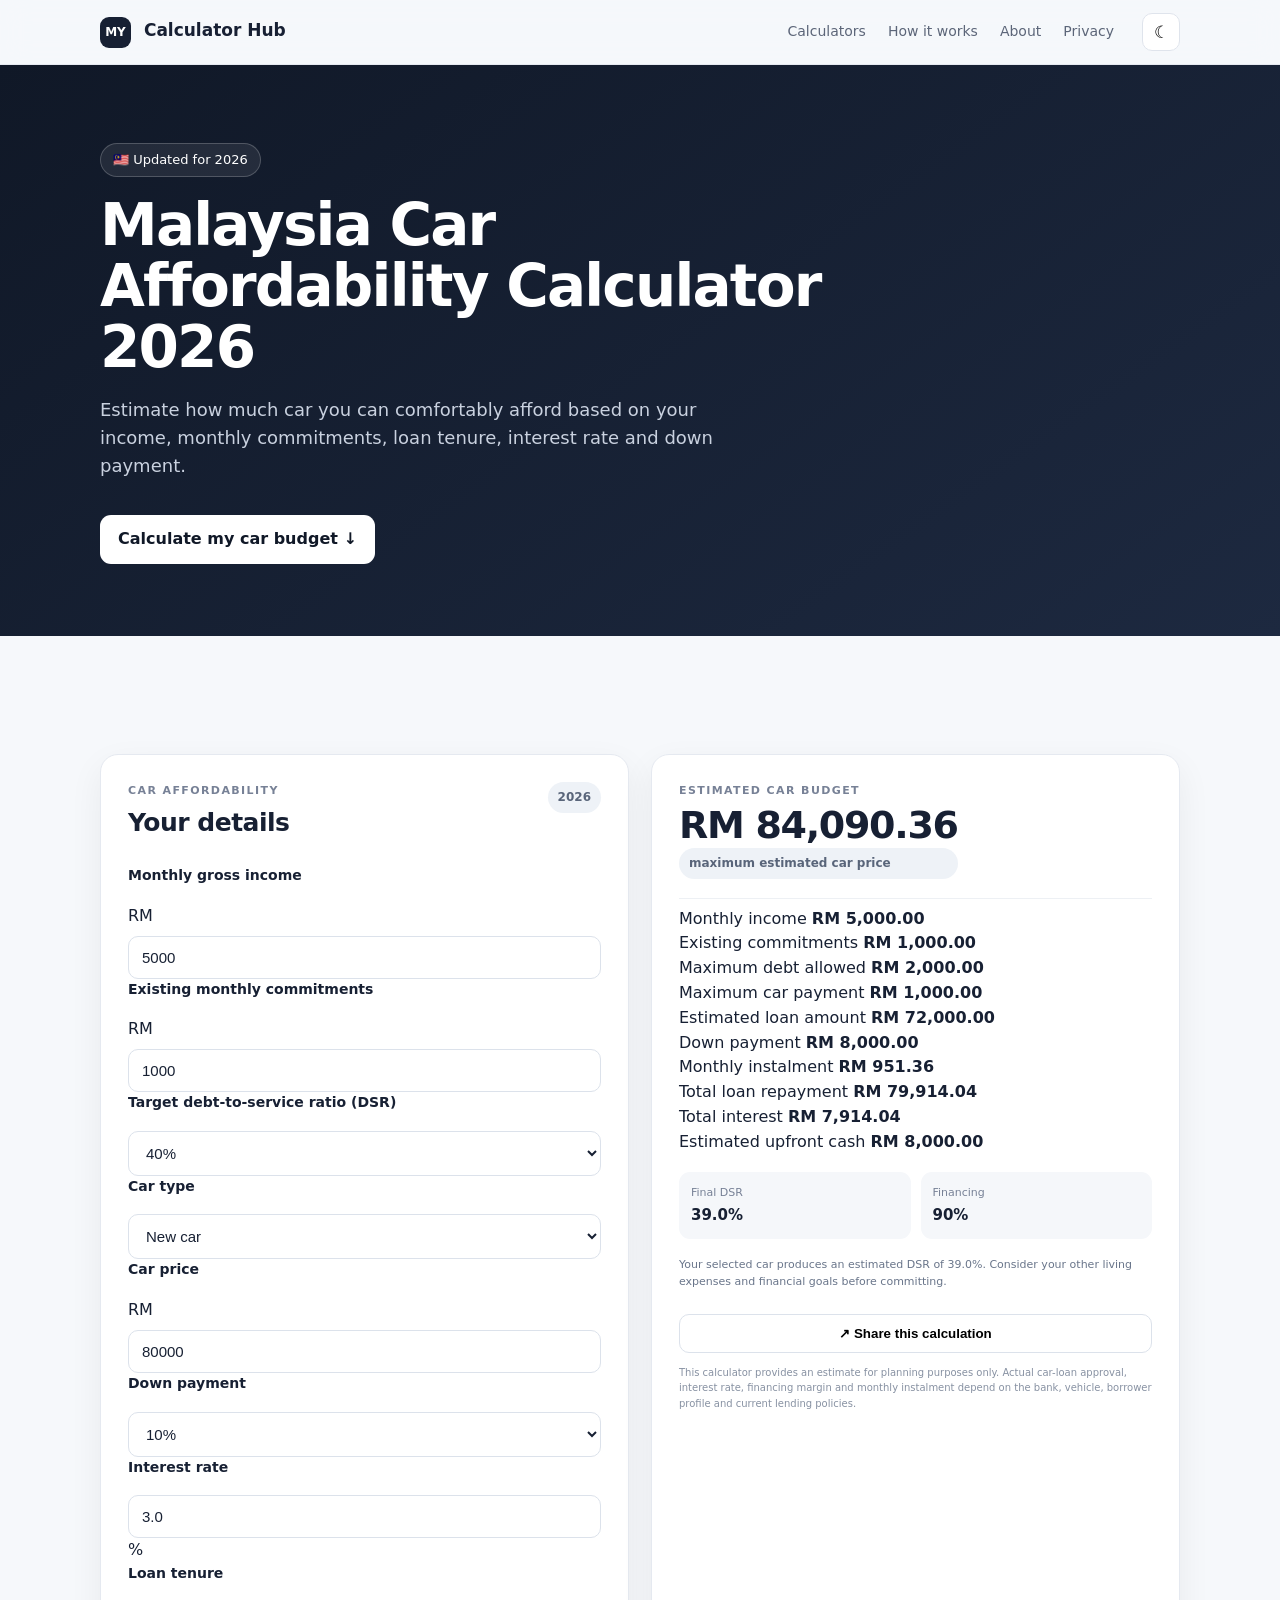
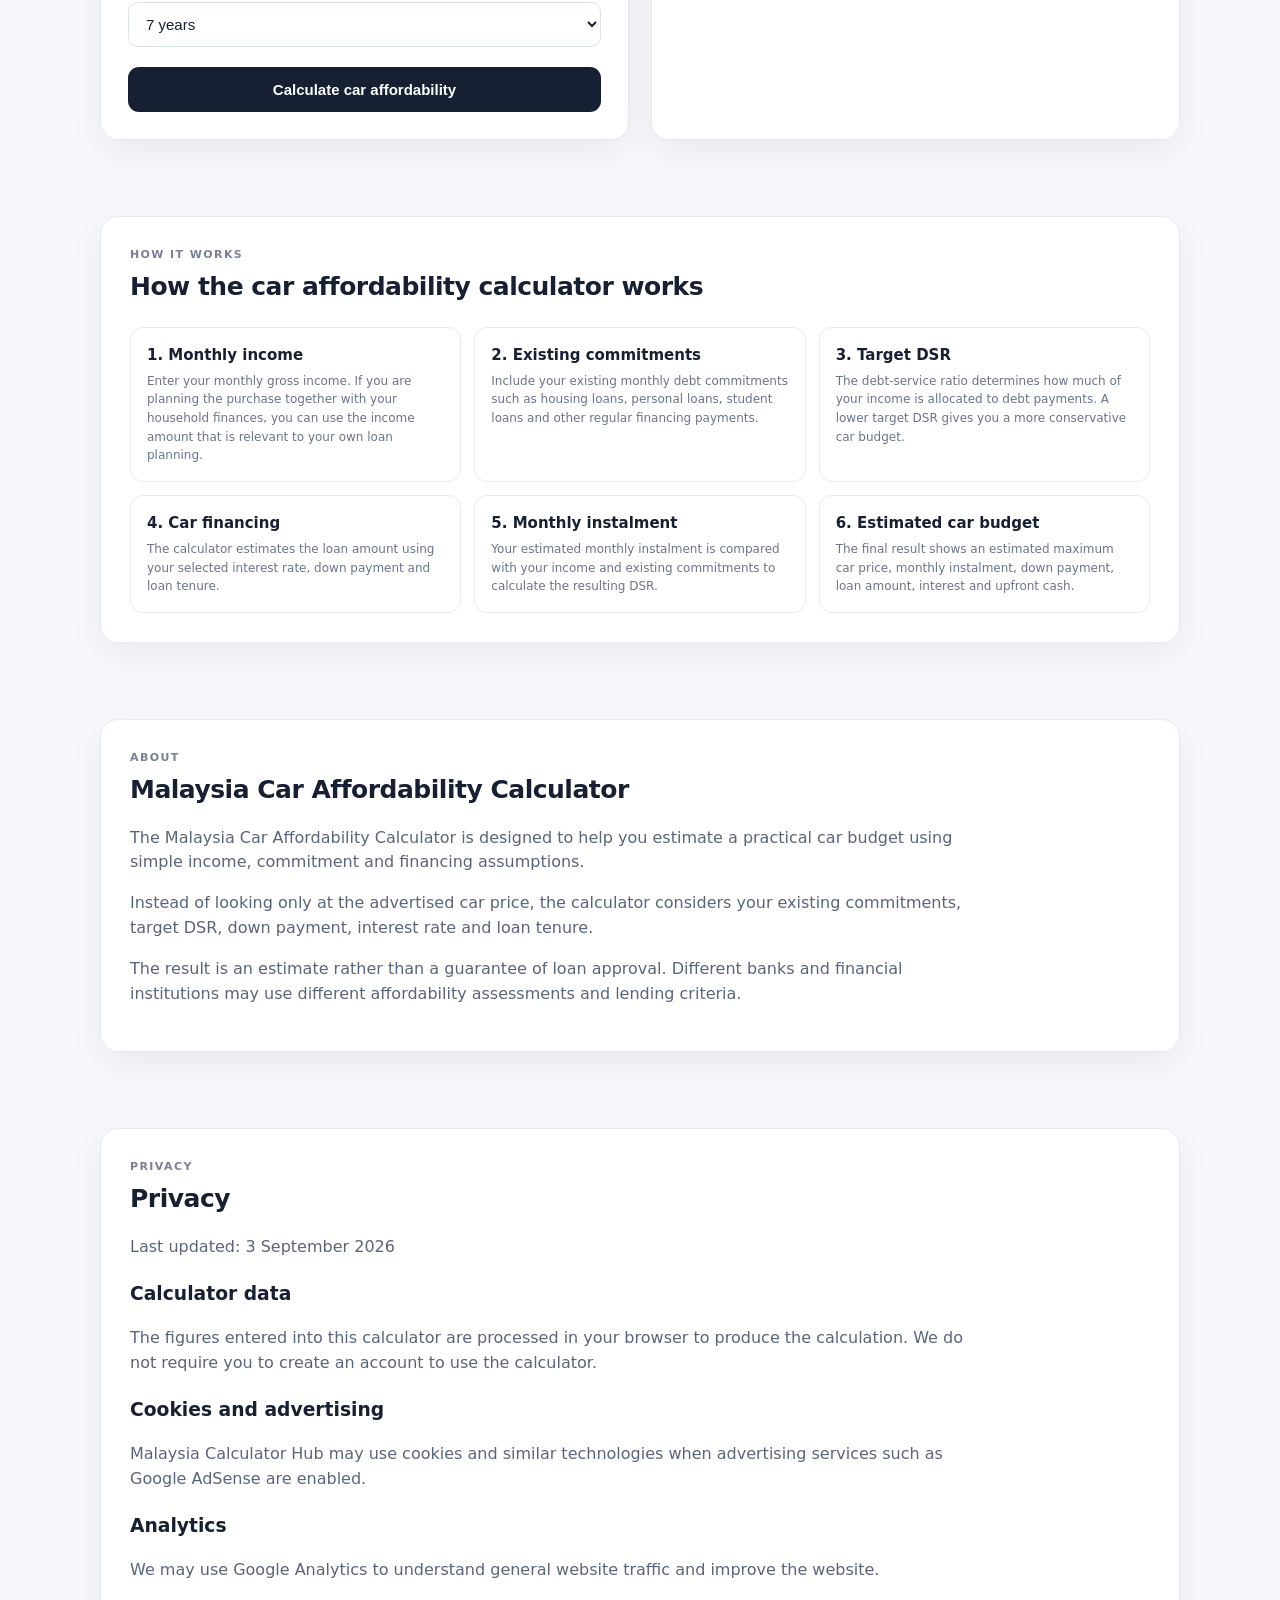
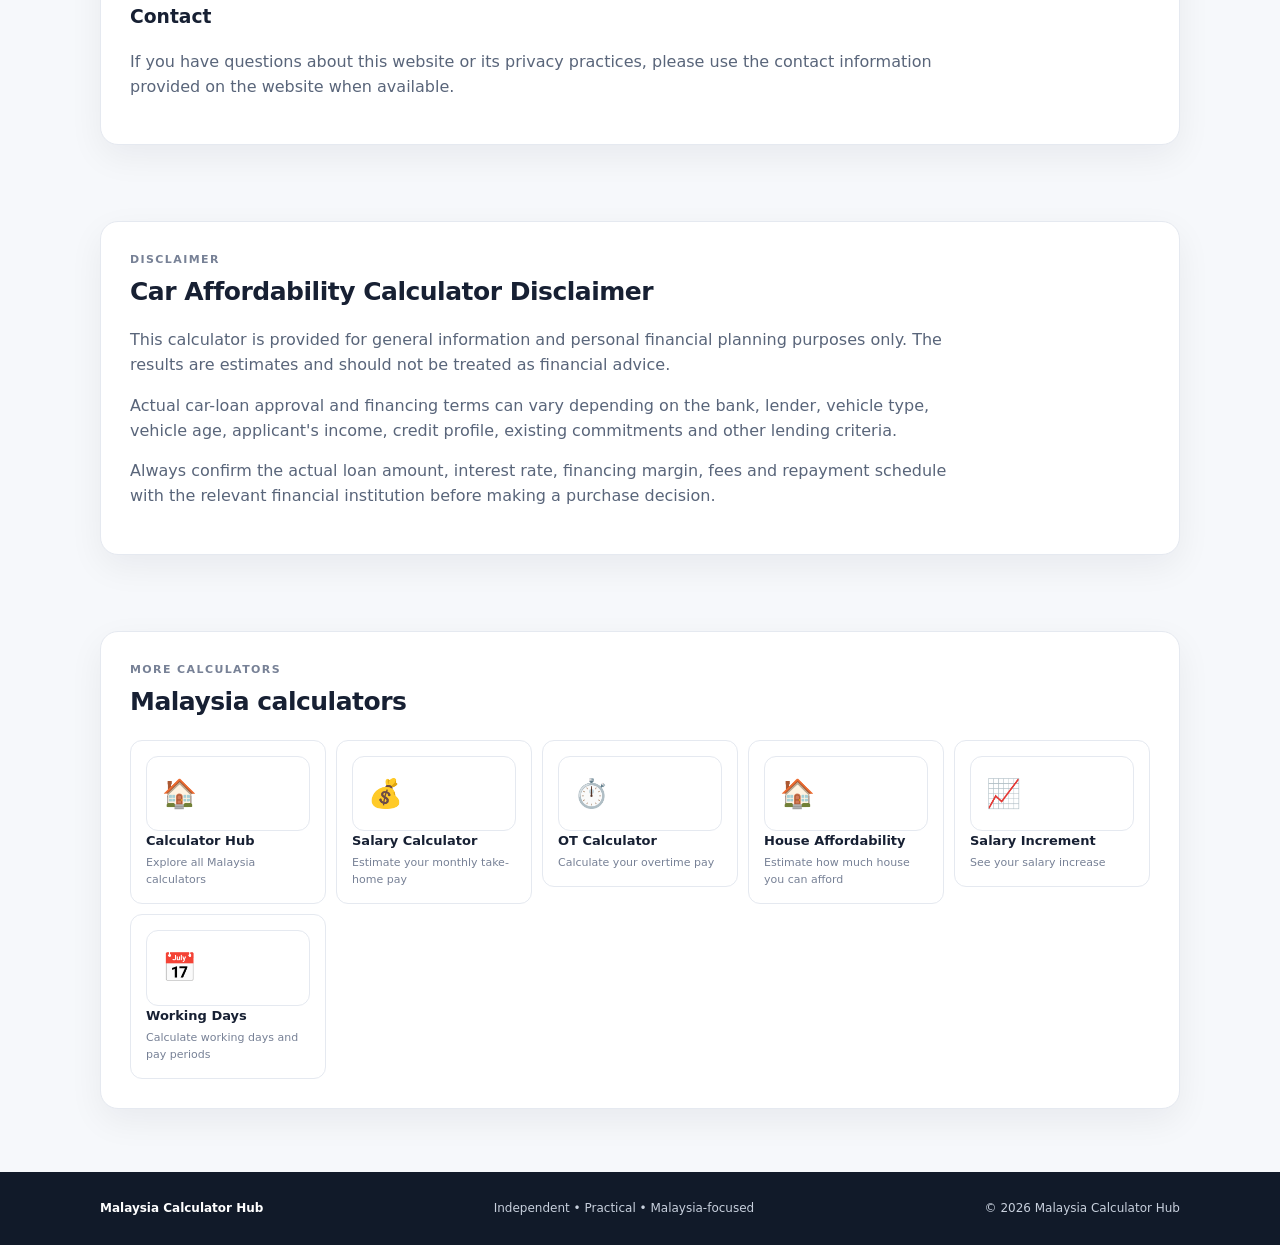
==== commit 9b6fb74e: "Update car-affordability.html" ====
--- a/car-affordability.html
+++ b/car-affordability.html
@@ -1,8 +1,28 @@
 <!doctype html>
 <html lang="en">
 <head>
-
-  <!-- Google tag (gtag.js) -->
+  <meta charset="utf-8">
+
+  <meta name="viewport" content="width=device-width, initial-scale=1">
+
+  <meta name="description" content="Malaysia Car Affordability Calculator 2026. Estimate a comfortable car price and monthly instalment based on your income, commitments, down payment and loan tenure.">
+
+  <meta name="robots" content="index, follow">
+
+  <meta name="theme-color" content="#0f172a">
+
+  <link rel="canonical" href="https://mycalculatorhub.github.io/car-affordability.html">
+
+  <title>Malaysia Car Affordability Calculator 2026 | How Much Car Can I Afford?</title>
+
+  <meta property="og:title" content="Malaysia Car Affordability Calculator 2026">
+  <meta property="og:description" content="Estimate a comfortable car budget and monthly instalment based on your income and financial commitments.">
+  <meta property="og:type" content="website">
+  <meta property="og:url" content="https://mycalculatorhub.github.io/car-affordability.html">
+
+  <link rel="stylesheet" href="style.css">
+
+  <!-- Google Analytics -->
   <script async src="https://www.googletagmanager.com/gtag/js?id=G-N90MJX0CSD"></script>
   <script>
     window.dataLayer = window.dataLayer || [];
@@ -11,47 +31,12 @@
     gtag('config', 'G-N90MJX0CSD');
   </script>
 
-  <meta charset="UTF-8">
-  <meta name="viewport" content="width=device-width, initial-scale=1.0">
-
-  <meta
-    name="description"
-    content="Use our Malaysia Car Affordability Calculator 2026 to estimate how much car you can afford based on your income, existing commitments, DSR, down payment, interest rate and loan tenure."
-  >
-
-  <meta name="robots" content="index, follow">
-  <meta name="theme-color" content="#0f172a">
-
-  <link
-    rel="canonical"
-    href="https://mycalculatorhub.github.io/car-affordability.html"
-  >
-
-  <title>Malaysia Car Affordability Calculator 2026 | Car Loan Calculator</title>
-
-  <!-- Social sharing -->
-  <meta property="og:type" content="website">
-  <meta property="og:title" content="Malaysia Car Affordability Calculator 2026 | Car Loan Calculator">
-  <meta
-    property="og:description"
-    content="Estimate how much car you can afford based on your income, commitments, DSR, down payment, interest rate and loan tenure."
-  >
-  <meta
-    property="og:url"
-    content="https://mycalculatorhub.github.io/car-affordability.html"
-  >
-  <meta property="og:site_name" content="Malaysia Calculator Hub">
-
-  <link rel="stylesheet" href="style.css">
-
-  <!-- AdSense -->
+  <!-- Google AdSense - add your publisher code when approved -->
   <!--
   <script async
-    src="https://pagead2.googlesyndication.com/pagead/js/adsbygoogle.js?client=YOUR-ADSENSE-ID"
-    crossorigin="anonymous">
-  </script>
+    src="https://pagead2.googlesyndication.com/pagead/js/adsbygoogle.js?client=YOUR_CLIENT_ID"
+    crossorigin="anonymous"></script>
   -->
-
 </head>
 
 <body>
@@ -74,9 +59,8 @@
       id="themeToggle"
       class="icon-btn"
       aria-label="Toggle dark mode"
-    >
-      ☾
-    </button>
+      type="button"
+    >☾</button>
 
   </div>
 </header>
@@ -85,27 +69,25 @@
 <main id="top">
 
   <!-- HERO -->
-
   <section class="hero">
 
     <div class="hero-inner">
 
-      <span class="pill">
+      <div class="pill">
         🇲🇾 Updated for 2026
-      </span>
+      </div>
 
       <h1>
         Malaysia Car Affordability Calculator 2026
       </h1>
 
       <p>
-        Estimate how much car you can afford based on your income,
-        existing commitments, DSR, down payment, interest rate and
-        loan tenure.
+        Estimate how much car you can comfortably afford based on your income,
+        monthly commitments, loan tenure, interest rate and down payment.
       </p>
 
       <a class="hero-btn" href="#calculator">
-        Calculate my car affordability ↓
+        Calculate my car budget ↓
       </a>
 
     </div>
@@ -113,40 +95,32 @@
   </section>
 
 
-  <!-- ADVERTISEMENT -->
-
+  <!-- AD -->
   <section class="ad-slot" aria-label="Advertisement">
-
     <span>Advertisement</span>
 
-    <!-- AdSense unit placeholder -->
-
+    <!-- AdSense ad unit goes here -->
   </section>
 
 
   <!-- CALCULATOR -->
-
   <section id="calculator" class="section">
 
     <div class="calculator-grid">
 
-
       <!-- INPUT CARD -->
-
       <div class="card input-card">
 
         <div class="section-head">
 
           <div>
-
             <div class="eyebrow">
               CAR AFFORDABILITY
             </div>
 
             <h2>
-              Your financial information
+              Your details
             </h2>
-
           </div>
 
           <span class="year-badge">
@@ -157,195 +131,154 @@
 
 
         <!-- MONTHLY INCOME -->
-
-        <label for="income">
-          Monthly Gross Income
+        <label for="carIncome">
+          Monthly gross income
         </label>
 
-        <input
-          type="number"
-          id="income"
-          value="5000"
-          min="0"
-          step="100"
-        >
-
-        <small>
-          Your monthly income before deductions.
-        </small>
-
-
-        <!-- EXISTING COMMITMENTS -->
-
-        <label for="commitments">
-          Existing Monthly Commitments
+        <div class="input-wrap">
+          <span>RM</span>
+
+          <input
+            id="carIncome"
+            type="number"
+            min="0"
+            step="100"
+            value="5000"
+            inputmode="decimal"
+            autocomplete="off"
+          >
+        </div>
+
+
+        <!-- COMMITMENTS -->
+        <label for="carCommitments">
+          Existing monthly commitments
         </label>
 
-        <input
-          type="number"
-          id="commitments"
-          value="1000"
-          min="0"
-          step="50"
-        >
-
-        <small>
-          Include housing loans, personal loans, credit
-          commitments and other regular debt payments.
-        </small>
-
-
-        <!-- DSR -->
-
-        <label for="dsr">
-          Target Maximum DSR
+        <div class="input-wrap">
+          <span>RM</span>
+
+          <input
+            id="carCommitments"
+            type="number"
+            min="0"
+            step="100"
+            value="1000"
+            inputmode="decimal"
+            autocomplete="off"
+          >
+        </div>
+
+
+        <!-- TARGET DSR -->
+        <label for="carDsr">
+          Target debt-to-service ratio (DSR)
         </label>
 
-        <select id="dsr">
+        <select id="carDsr">
+
+          <option value="30">30% — Conservative</option>
+          <option value="35">35%</option>
+          <option value="40" selected>40%</option>
+          <option value="45">45%</option>
+          <option value="50">50%</option>
+          <option value="60">60% — Higher</option>
+
+        </select>
+
+
+        <!-- CAR TYPE -->
+        <label for="carType">
+          Car type
+        </label>
+
+        <select id="carType">
+
+          <option value="new" selected>
+            New car
+          </option>
+
+          <option value="used">
+            Used car
+          </option>
+
+        </select>
+
+
+        <!-- CAR PRICE -->
+        <label for="carPrice">
+          Car price
+        </label>
+
+        <div class="input-wrap">
+          <span>RM</span>
+
+          <input
+            id="carPrice"
+            type="number"
+            min="0"
+            step="1000"
+            value="80000"
+            inputmode="decimal"
+            autocomplete="off"
+          >
+        </div>
+
+
+        <!-- DOWN PAYMENT -->
+        <label for="carDownPayment">
+          Down payment
+        </label>
+
+        <select id="carDownPayment">
+
+          <option value="10" selected>
+            10%
+          </option>
+
+          <option value="15">
+            15%
+          </option>
+
+          <option value="20">
+            20%
+          </option>
 
           <option value="30">
             30%
           </option>
 
-          <option value="35">
-            35%
-          </option>
-
-          <option value="40" selected>
-            40%
-          </option>
-
-          <option value="45">
-            45%
-          </option>
-
-          <option value="50">
-            50%
-          </option>
-
-          <option value="60">
-            60%
-          </option>
-
         </select>
 
-        <small>
-          A lower DSR gives you a more conservative estimate.
-        </small>
-
-
-        <!-- VEHICLE TYPE -->
-
-        <label for="carType">
-          Vehicle Type
+
+        <!-- INTEREST RATE -->
+        <label for="carInterestRate">
+          Interest rate
         </label>
 
-        <select id="carType">
-
-          <option value="new" selected>
-            New Car
-          </option>
-
-          <option value="used">
-            Used Car
-          </option>
-
-        </select>
-
-
-        <!-- LOAN ASSUMPTIONS -->
-
-        <div class="section-head" style="margin-top:28px;">
-
-          <div>
-
-            <div class="eyebrow">
-              LOAN ASSUMPTIONS
-            </div>
-
-            <h2>
-              Car loan details
-            </h2>
-
-          </div>
+        <div class="input-wrap">
+
+          <input
+            id="carInterestRate"
+            type="number"
+            min="0"
+            step="0.1"
+            value="3.0"
+            inputmode="decimal"
+            autocomplete="off"
+          >
+
+          <span>%</span>
 
         </div>
 
 
-        <!-- CAR PRICE -->
-
-        <label for="carPrice">
-          Car Price
+        <!-- LOAN TENURE -->
+        <label for="carTenure">
+          Loan tenure
         </label>
 
-        <input
-          type="number"
-          id="carPrice"
-          value="80000"
-          min="0"
-          step="1000"
-        >
-
-        <small>
-          Enter the price of the car you are considering.
-        </small>
-
-
-        <!-- DOWN PAYMENT -->
-
-        <label for="downPayment">
-          Down Payment
-        </label>
-
-        <select id="downPayment">
-
-          <option value="10" selected>
-            10%
-          </option>
-
-          <option value="15">
-            15%
-          </option>
-
-          <option value="20">
-            20%
-          </option>
-
-          <option value="30">
-            30%
-          </option>
-
-        </select>
-
-
-        <!-- INTEREST RATE -->
-
-        <label for="interestRate">
-          Estimated Interest / Profit Rate
-        </label>
-
-        <input
-          type="number"
-          id="interestRate"
-          value="3.0"
-          min="0"
-          max="20"
-          step="0.1"
-        >
-
-        <small>
-          Use the rate offered by your bank or dealer for a more
-          relevant estimate.
-        </small>
-
-
-        <!-- TENURE -->
-
-        <label for="tenure">
-          Loan Tenure
-        </label>
-
-        <select id="tenure">
+        <select id="carTenure">
 
           <option value="3">
             3 years
@@ -355,72 +288,66 @@
             5 years
           </option>
 
-          <option value="7">
+          <option value="7" selected>
             7 years
           </option>
 
-          <option value="9" selected>
+          <option value="9">
             9 years
           </option>
 
         </select>
 
 
-        <!-- CALCULATE -->
-
         <button
-          id="calculateBtn"
+          id="calculateCarBtn"
           class="calculate-btn"
-          onclick="calculateCar()"
+          type="button"
         >
-          Calculate Car Affordability
+          Calculate car affordability
         </button>
 
       </div>
 
 
       <!-- RESULT CARD -->
-
-      <div
-        class="card result-card"
-        id="results"
-      >
+      <div class="card result-card" id="results">
 
         <div class="result-top">
 
           <div>
 
             <div class="eyebrow">
-              ESTIMATED AFFORDABILITY
+              ESTIMATED CAR BUDGET
             </div>
 
             <div
+              id="maxCarPrice"
               class="take-home"
-              id="maxCarPrice"
             >
               RM 0.00
             </div>
 
-          </div>
-
-          <span class="mini-chip">
-            maximum car price
-          </span>
+            <div class="mini-chip">
+              maximum estimated car price
+            </div>
+
+          </div>
 
         </div>
 
 
-        <!-- BREAKDOWN -->
+        <!-- RESULT BREAKDOWN -->
 
         <div class="breakdown">
 
           <div class="breakdown-row">
 
             <span>
-              Maximum Estimated Car Loan
+              Monthly income
             </span>
 
-            <strong id="maxLoan">
+            <strong id="resultIncome">
               RM 0.00
             </strong>
 
@@ -430,7 +357,72 @@
           <div class="breakdown-row">
 
             <span>
-              Estimated Monthly Instalment
+              Existing commitments
+            </span>
+
+            <strong id="resultCommitments">
+              RM 0.00
+            </strong>
+
+          </div>
+
+
+          <div class="breakdown-row">
+
+            <span>
+              Maximum debt allowed
+            </span>
+
+            <strong id="resultMaxDebt">
+              RM 0.00
+            </strong>
+
+          </div>
+
+
+          <div class="breakdown-row">
+
+            <span>
+              Maximum car payment
+            </span>
+
+            <strong id="maxCarPayment">
+              RM 0.00
+            </strong>
+
+          </div>
+
+
+          <div class="breakdown-row">
+
+            <span>
+              Estimated loan amount
+            </span>
+
+            <strong id="loanAmount">
+              RM 0.00
+            </strong>
+
+          </div>
+
+
+          <div class="breakdown-row">
+
+            <span>
+              Down payment
+            </span>
+
+            <strong id="downPaymentAmount">
+              RM 0.00
+            </strong>
+
+          </div>
+
+
+          <div class="breakdown-row">
+
+            <span>
+              Monthly instalment
             </span>
 
             <strong id="monthlyPayment">
@@ -443,10 +435,10 @@
           <div class="breakdown-row">
 
             <span>
-              Down Payment
+              Total loan repayment
             </span>
 
-            <strong id="downPaymentResult">
+            <strong id="totalRepayment">
               RM 0.00
             </strong>
 
@@ -456,7 +448,7 @@
           <div class="breakdown-row">
 
             <span>
-              Total Interest / Profit
+              Total interest
             </span>
 
             <strong id="totalInterest">
@@ -469,20 +461,7 @@
           <div class="breakdown-row">
 
             <span>
-              Total Loan Repayment
-            </span>
-
-            <strong id="totalRepayment">
-              RM 0.00
-            </strong>
-
-          </div>
-
-
-          <div class="breakdown-row">
-
-            <span>
-              Estimated Upfront Cash
+              Estimated upfront cash
             </span>
 
             <strong id="upfrontCash">
@@ -491,75 +470,60 @@
 
           </div>
 
-
-          <div class="breakdown-row">
-
+        </div>
+
+
+        <!-- ANNUAL / DSR GRID -->
+
+        <div class="annual-grid">
+
+          <div>
             <span>
-              Existing Commitments
-            </span>
-
-            <strong id="existingCommitments">
-              RM 0.00
-            </strong>
-
-          </div>
-
-
-          <div class="breakdown-row">
-
-            <span>
-              Estimated DSR After Car Loan
+              Final DSR
             </span>
 
             <strong id="finalDsr">
               0%
             </strong>
-
+          </div>
+
+
+          <div>
+            <span>
+              Financing
+            </span>
+
+            <strong id="financingRate">
+              90%
+            </strong>
           </div>
 
         </div>
 
 
-        <!-- STATUS -->
-
-        <div
-          class="notice"
+        <p
           id="carStatus"
+          class="result-note"
         >
-          Enter your details and calculate your estimated affordability.
-        </div>
-
-
-        <!-- NOTE -->
-
-        <p class="result-note">
-
-          <strong>Important:</strong>
-          This calculator provides an estimate only. Actual financing
-          approval, interest/profit rate, financing margin and maximum
-          tenure depend on the bank, vehicle, applicant profile and
-          applicable financing criteria.
-
+          Enter your details and calculate your estimated car budget.
         </p>
 
 
         <!-- SHARE -->
-
         <button
-          id="shareBtn"
+          id="shareCarBtn"
           class="share-btn"
           type="button"
-          onclick="shareCalculator()"
         >
-          Share Calculator
+          ↗ Share this calculation
         </button>
 
 
         <p class="disclaimer">
-
-          This result is an estimate for educational and planning
-          purposes. It is not a loan approval or financial advice.
-
+          This calculator provides an estimate for planning purposes only.
+          Actual car-loan approval, interest rate, financing margin and monthly
+          instalment depend on the bank, vehicle, borrower profile and current
+          lending policies.
         </p>
 
       </div>
@@ -570,7 +534,6 @@
 
 
   <!-- HOW IT WORKS -->
-
   <section class="section" id="how">
 
     <div class="content-card">
@@ -580,11 +543,10 @@
       </div>
 
       <h2>
-        How car affordability is estimated
+        How the car affordability calculator works
       </h2>
 
       <div class="info-grid">
-
 
         <article>
 
@@ -593,9 +555,9 @@
           </h3>
 
           <p>
-            The calculator starts with your monthly gross income.
-            This is used to estimate the amount of debt payments
-            that may fit within your selected DSR target.
+            Enter your monthly gross income. If you are planning the purchase
+            together with your household finances, you can use the income
+            amount that is relevant to your own loan planning.
           </p>
 
         </article>
@@ -608,8 +570,9 @@
           </h3>
 
           <p>
-            Existing loans and regular debt commitments reduce
-            the amount available for a new car instalment.
+            Include your existing monthly debt commitments such as housing
+            loans, personal loans, student loans and other regular financing
+            payments.
           </p>
 
         </article>
@@ -618,13 +581,13 @@
         <article>
 
           <h3>
-            3. DSR
+            3. Target DSR
           </h3>
 
           <p>
-            Debt Service Ratio (DSR) compares monthly debt
-            commitments with income. A lower target DSR gives
-            you a more conservative estimate.
+            The debt-service ratio determines how much of your income is
+            allocated to debt payments. A lower target DSR gives you a more
+            conservative car budget.
           </p>
 
         </article>
@@ -633,13 +596,12 @@
         <article>
 
           <h3>
-            4. Loan amount
+            4. Car financing
           </h3>
 
           <p>
-            The calculator estimates the loan amount that could
-            correspond to the monthly payment available under
-            your selected assumptions.
+            The calculator estimates the loan amount using your selected
+            interest rate, down payment and loan tenure.
           </p>
 
         </article>
@@ -648,13 +610,12 @@
         <article>
 
           <h3>
-            5. Interest and tenure
+            5. Monthly instalment
           </h3>
 
           <p>
-            Your estimated interest or profit rate and loan
-            tenure affect the monthly instalment and total
-            repayment.
+            Your estimated monthly instalment is compared with your income and
+            existing commitments to calculate the resulting DSR.
           </p>
 
         </article>
@@ -663,18 +624,16 @@
         <article>
 
           <h3>
-            6. Final DSR
+            6. Estimated car budget
           </h3>
 
           <p>
-            The calculator also shows the estimated DSR after
-            adding the selected car's monthly instalment to
-            your existing commitments.
+            The final result shows an estimated maximum car price, monthly
+            instalment, down payment, loan amount, interest and upfront cash.
           </p>
 
         </article>
 
-
       </div>
 
     </div>
@@ -683,7 +642,6 @@
 
 
   <!-- ABOUT -->
-
   <section class="section" id="about">
 
     <div class="content-card">
@@ -697,24 +655,29 @@
       </h2>
 
       <p>
-        This calculator is designed to help Malaysians estimate
-        a reasonable car price and monthly instalment based on
-        income, existing commitments, DSR, financing assumptions
-        and loan tenure.
+        The Malaysia Car Affordability Calculator is designed to help you
+        estimate a practical car budget using simple income, commitment and
+        financing assumptions.
       </p>
 
       <p>
-        It is intended as a planning tool before comparing actual
-        financing offers from banks or other financing providers.
+        Instead of looking only at the advertised car price, the calculator
+        considers your existing commitments, target DSR, down payment,
+        interest rate and loan tenure.
       </p>
 
+      <p>
+        The result is an estimate rather than a guarantee of loan approval.
+        Different banks and financial institutions may use different
+        affordability assessments and lending criteria.
+      </p>
+
     </div>
 
   </section>
 
 
   <!-- PRIVACY -->
-
   <section class="section" id="privacy">
 
     <div class="content-card">
@@ -728,7 +691,7 @@
       </h2>
 
       <p>
-        <strong>Last updated: 3 September 2026</strong>
+        Last updated: 3 September 2026
       </p>
 
       <h3>
@@ -736,9 +699,9 @@
       </h3>
 
       <p>
-        The information entered into this calculator is processed
-        in your browser to generate the estimate. We do not require
-        you to create an account to use the calculator.
+        The figures entered into this calculator are processed in your
+        browser to produce the calculation. We do not require you to create
+        an account to use the calculator.
       </p>
 
       <h3>
@@ -746,9 +709,8 @@
       </h3>
 
       <p>
-        This website may use cookies or similar technologies for
-        advertising and website functionality if advertising
-        services are enabled.
+        Malaysia Calculator Hub may use cookies and similar technologies when
+        advertising services such as Google AdSense are enabled.
       </p>
 
       <h3>
@@ -756,8 +718,8 @@
       </h3>
 
       <p>
-        We may use Google Analytics to understand general website
-        usage, such as page views and traffic sources.
+        We may use Google Analytics to understand general website traffic and
+        improve the website.
       </p>
 
       <h3>
@@ -765,8 +727,9 @@
       </h3>
 
       <p>
-        If you contact us, information you voluntarily provide may
-        be used to respond to your enquiry.
+        If you have questions about this website or its privacy practices,
+        please use the contact information provided on the website when
+        available.
       </p>
 
     </div>
@@ -775,7 +738,6 @@
 
 
   <!-- DISCLAIMER -->
-
   <section class="section">
 
     <div class="content-card">
@@ -785,25 +747,25 @@
       </div>
 
       <h2>
-        Calculator Disclaimer
+        Car Affordability Calculator Disclaimer
       </h2>
 
       <p>
-        This calculator provides estimates for educational and
-        planning purposes only.
+        This calculator is provided for general information and personal
+        financial planning purposes only. The results are estimates and
+        should not be treated as financial advice.
       </p>
 
       <p>
-        Actual car financing approval, financing margin, interest
-        or profit rate, tenure and monthly repayment may differ
-        depending on the bank, vehicle, applicant profile and
-        applicable financing criteria.
+        Actual car-loan approval and financing terms can vary depending on
+        the bank, lender, vehicle type, vehicle age, applicant's income,
+        credit profile, existing commitments and other lending criteria.
       </p>
 
       <p>
-        Always confirm the actual financing terms directly with
-        your bank or financing provider before making a financial
-        decision.
+        Always confirm the actual loan amount, interest rate, financing
+        margin, fees and repayment schedule with the relevant financial
+        institution before making a purchase decision.
       </p>
 
     </div>
@@ -812,7 +774,6 @@
 
 
   <!-- MORE CALCULATORS -->
-
   <section class="section">
 
     <div class="content-card">
@@ -834,9 +795,19 @@
         >
 
           <div>
-            🧮
-            <b>Calculator Hub</b>
-            <small>Explore all Malaysia calculators</small>
+
+            <div style="font-size:28px;">
+              🏠
+            </div>
+
+            <b>
+              Calculator Hub
+            </b>
+
+            <small>
+              Explore all Malaysia calculators
+            </small>
+
           </div>
 
         </a>
@@ -848,9 +819,19 @@
         >
 
           <div>
-            💰
-            <b>Salary Calculator</b>
-            <small>Estimate your Malaysian take-home pay</small>
+
+            <div style="font-size:28px;">
+              💰
+            </div>
+
+            <b>
+              Salary Calculator
+            </b>
+
+            <small>
+              Estimate your monthly take-home pay
+            </small>
+
           </div>
 
         </a>
@@ -862,9 +843,19 @@
         >
 
           <div>
-            ⏱️
-            <b>OT Calculator</b>
-            <small>Calculate your overtime pay</small>
+
+            <div style="font-size:28px;">
+              ⏱️
+            </div>
+
+            <b>
+              OT Calculator
+            </b>
+
+            <small>
+              Calculate your overtime pay
+            </small>
+
           </div>
 
         </a>
@@ -876,9 +867,19 @@
         >
 
           <div>
-            🏠
-            <b>House Affordability</b>
-            <small>Estimate how much house you can afford</small>
+
+            <div style="font-size:28px;">
+              🏠
+            </div>
+
+            <b>
+              House Affordability
+            </b>
+
+            <small>
+              Estimate how much house you can afford
+            </small>
+
           </div>
 
         </a>
@@ -890,9 +891,19 @@
         >
 
           <div>
-            📈
-            <b>Salary Increment</b>
-            <small>See your salary increase</small>
+
+            <div style="font-size:28px;">
+              📈
+            </div>
+
+            <b>
+              Salary Increment
+            </b>
+
+            <small>
+              See your salary increase
+            </small>
+
           </div>
 
         </a>
@@ -904,9 +915,19 @@
         >
 
           <div>
-            📅
-            <b>Working Days</b>
-            <small>Calculate working days and pay periods</small>
+
+            <div style="font-size:28px;">
+              📅
+            </div>
+
+            <b>
+              Working Days
+            </b>
+
+            <small>
+              Calculate working days and pay periods
+            </small>
+
           </div>
 
         </a>
@@ -918,12 +939,10 @@
 
   </section>
 
-
 </main>
 
 
 <!-- FOOTER -->
-
 <footer>
 
   <div class="footer-inner">
@@ -946,399 +965,440 @@
 
 
 <script>
-
-  function formatMoney(value) {
-
-    return "RM " + Number(value || 0).toLocaleString(
-      "en-MY",
-      {
-        minimumFractionDigits: 2,
-        maximumFractionDigits: 2
-      }
+document.addEventListener("DOMContentLoaded", function () {
+
+  const $ = (id) => document.getElementById(id);
+
+  const money = (value) => {
+    return "RM " + Number(value || 0).toLocaleString("en-MY", {
+      minimumFractionDigits: 2,
+      maximumFractionDigits: 2
+    });
+  };
+
+
+  /* =========================
+     DARK MODE
+     ========================= */
+
+  const themeToggle = $("themeToggle");
+
+  function updateThemeButton() {
+    if (document.body.classList.contains("dark")) {
+      themeToggle.textContent = "☀";
+    } else {
+      themeToggle.textContent = "☾";
+    }
+  }
+
+  if (localStorage.getItem("mch-theme") === "dark") {
+    document.body.classList.add("dark");
+  }
+
+  updateThemeButton();
+
+  themeToggle.addEventListener("click", function () {
+
+    document.body.classList.toggle("dark");
+
+    localStorage.setItem(
+      "mch-theme",
+      document.body.classList.contains("dark")
+        ? "dark"
+        : "light"
     );
 
-  }
-
-
-  function calculateMonthlyPayment(
-    loan,
-    annualRate,
-    years
-  ) {
-
-    if (loan <= 0) {
-      return 0;
-    }
-
-    const months = years * 12;
-
-    const monthlyRate =
-      annualRate / 100 / 12;
-
-    if (monthlyRate === 0) {
-
-      return loan / months;
-
-    }
-
-    return loan *
-      (
-        monthlyRate *
-        Math.pow(
-          1 + monthlyRate,
-          months
-        )
-      ) /
-      (
-        Math.pow(
-          1 + monthlyRate,
-          months
-        ) - 1
-      );
-
-  }
-
-
-  function calculateLoanFromPayment(
-    payment,
-    annualRate,
-    years
-  ) {
-
-    if (payment <= 0) {
-      return 0;
-    }
-
-    const months = years * 12;
-
-    const monthlyRate =
-      annualRate / 100 / 12;
-
-    if (monthlyRate === 0) {
-
-      return payment * months;
-
-    }
-
-    return payment *
-      (
-        1 -
-        Math.pow(
-          1 + monthlyRate,
-          -months
-        )
-      ) /
-      monthlyRate;
-
-  }
-
+    updateThemeButton();
+
+  });
+
+
+  /* =========================
+     CAR AFFORDABILITY
+     ========================= */
 
   function calculateCar() {
 
-    const income =
-      Math.max(
-        0,
-        Number(
-          document.getElementById("income").value
-        ) || 0
-      );
-
-
-    const commitments =
-      Math.max(
-        0,
-        Number(
-          document.getElementById("commitments").value
-        ) || 0
-      );
-
-
-    const targetDsr =
-      Number(
-        document.getElementById("dsr").value
-      ) || 40;
-
-
-    const carPrice =
-      Math.max(
-        0,
-        Number(
-          document.getElementById("carPrice").value
-        ) || 0
-      );
-
-
-    const downPaymentPercent =
-      Number(
-        document.getElementById("downPayment").value
-      ) || 10;
-
+    const income = Math.max(
+      0,
+      Number($("carIncome").value) || 0
+    );
+
+    const commitments = Math.max(
+      0,
+      Number($("carCommitments").value) || 0
+    );
+
+    const targetDSR =
+      Number($("carDsr").value) / 100;
+
+    const carType =
+      $("carType").value;
+
+    const carPrice = Math.max(
+      0,
+      Number($("carPrice").value) || 0
+    );
+
+    const downPaymentRate =
+      Number($("carDownPayment").value) / 100;
 
     const interestRate =
       Math.max(
         0,
-        Number(
-          document.getElementById("interestRate").value
-        ) || 0
+        Number($("carInterestRate").value) || 0
+      ) / 100;
+
+    const tenure =
+      Math.max(
+        1,
+        Number($("carTenure").value) || 1
       );
 
 
-    const tenure =
-      Number(
-        document.getElementById("tenure").value
-      ) || 9;
-
-
-    const carType =
-      document.getElementById("carType").value;
-
-
-    const maximumTotalDebt =
-      income *
-      (targetDsr / 100);
-
-
-    const maximumCarPayment =
+    /* Maximum total debt allowed */
+
+    const maxTotalDebt =
+      income * targetDSR;
+
+
+    /* Maximum available car payment */
+
+    const maxCarPayment =
       Math.max(
         0,
-        maximumTotalDebt -
-        commitments
+        maxTotalDebt - commitments
       );
 
 
-    const maximumLoan =
-      calculateLoanFromPayment(
-        maximumCarPayment,
-        interestRate,
-        tenure
-      );
-
-
-    let maximumFinancingMargin = 0.90;
-
-
-    if (carType === "used") {
-
-      maximumFinancingMargin = 0.90;
+    /*
+      Car financing margin.
+
+      Current calculator assumption:
+      90% financing for both new and used cars.
+    */
+
+    const financingMargin = 0.90;
+
+
+    /*
+      Calculate maximum loan supported by
+      the monthly payment.
+    */
+
+    const months = tenure * 12;
+
+    const monthlyRate =
+      interestRate / 12;
+
+
+    let maxLoan = 0;
+
+    if (maxCarPayment > 0) {
+
+      if (monthlyRate === 0) {
+
+        maxLoan =
+          maxCarPayment * months;
+
+      } else {
+
+        maxLoan =
+          maxCarPayment *
+          (
+            1 -
+            Math.pow(
+              1 + monthlyRate,
+              -months
+            )
+          ) /
+          monthlyRate;
+
+      }
 
     }
 
 
+    /*
+      Maximum estimated car price based
+      on the financing margin.
+    */
+
     const maximumCarPrice =
-      maximumLoan /
-      maximumFinancingMargin;
-
+      maxLoan / financingMargin;
+
+
+    /*
+      Selected car price.
+      If user enters a price, calculate
+      the actual instalment for that car.
+    */
 
     const selectedDownPayment =
-      carPrice *
-      (downPaymentPercent / 100);
-
+      carPrice * downPaymentRate;
 
     const selectedLoan =
       Math.max(
         0,
-        carPrice -
-        selectedDownPayment
+        carPrice - selectedDownPayment
       );
 
 
-    const monthlyPayment =
-      calculateMonthlyPayment(
-        selectedLoan,
-        interestRate,
-        tenure
-      );
-
+    /*
+      Monthly instalment
+    */
+
+    let monthlyPayment = 0;
+
+    if (selectedLoan > 0) {
+
+      if (monthlyRate === 0) {
+
+        monthlyPayment =
+          selectedLoan / months;
+
+      } else {
+
+        monthlyPayment =
+          selectedLoan *
+          (
+            monthlyRate *
+            Math.pow(
+              1 + monthlyRate,
+              months
+            )
+          ) /
+          (
+            Math.pow(
+              1 + monthlyRate,
+              months
+            ) - 1
+          );
+
+      }
+
+    }
+
+
+    /*
+      Total repayment and interest
+    */
 
     const totalRepayment =
-      monthlyPayment *
-      tenure *
-      12;
-
+      monthlyPayment * months;
 
     const totalInterest =
       Math.max(
         0,
-        totalRepayment -
-        selectedLoan
+        totalRepayment - selectedLoan
       );
 
+
+    /*
+      Upfront cash
+    */
 
     const upfrontCash =
       selectedDownPayment;
 
 
-    const finalDsr =
+    /*
+      Final DSR
+    */
+
+    const finalDSR =
       income > 0
-        ? (
-            (
-              commitments +
-              monthlyPayment
-            ) /
-            income
-          ) * 100
+        ? ((commitments + monthlyPayment) / income) * 100
         : 0;
 
 
-    document.getElementById(
-      "maxCarPrice"
-    ).textContent =
-      formatMoney(
-        maximumCarPrice
-      );
-
-
-    document.getElementById(
-      "maxLoan"
-    ).textContent =
-      formatMoney(
-        maximumLoan
-      );
-
-
-    document.getElementById(
-      "monthlyPayment"
-    ).textContent =
-      formatMoney(
-        monthlyPayment
-      );
-
-
-    document.getElementById(
-      "downPaymentResult"
-    ).textContent =
-      formatMoney(
-        selectedDownPayment
-      );
-
-
-    document.getElementById(
-      "totalInterest"
-    ).textContent =
-      formatMoney(
-        totalInterest
-      );
-
-
-    document.getElementById(
-      "totalRepayment"
-    ).textContent =
-      formatMoney(
-        totalRepayment
-      );
-
-
-    document.getElementById(
-      "upfrontCash"
-    ).textContent =
-      formatMoney(
-        upfrontCash
-      );
-
-
-    document.getElementById(
-      "existingCommitments"
-    ).textContent =
-      formatMoney(
-        commitments
-      );
-
-
-    document.getElementById(
-      "finalDsr"
-    ).textContent =
-      finalDsr.toFixed(1) +
-      "%";
-
-
-    const status =
-      document.getElementById(
-        "carStatus"
-      );
-
-
-    status.className =
-      "notice";
-
+    /* =========================
+       DISPLAY RESULTS
+       ========================= */
+
+    $("maxCarPrice").textContent =
+      money(maximumCarPrice);
+
+    $("resultIncome").textContent =
+      money(income);
+
+    $("resultCommitments").textContent =
+      money(commitments);
+
+    $("resultMaxDebt").textContent =
+      money(maxTotalDebt);
+
+    $("maxCarPayment").textContent =
+      money(maxCarPayment);
+
+    $("loanAmount").textContent =
+      money(selectedLoan);
+
+    $("downPaymentAmount").textContent =
+      money(selectedDownPayment);
+
+    $("monthlyPayment").textContent =
+      money(monthlyPayment);
+
+    $("totalRepayment").textContent =
+      money(totalRepayment);
+
+    $("totalInterest").textContent =
+      money(totalInterest);
+
+    $("upfrontCash").textContent =
+      money(upfrontCash);
+
+    $("finalDsr").textContent =
+      finalDSR.toFixed(1) + "%";
+
+    $("financingRate").textContent =
+      (financingMargin * 100).toFixed(0) + "%";
+
+
+    /* =========================
+       STATUS MESSAGE
+       ========================= */
+
+    let statusText = "";
 
     if (income <= 0) {
 
-      status.textContent =
-        "Please enter a valid monthly income.";
+      statusText =
+        "Enter your monthly income to estimate your car affordability.";
+
+    } else if (carPrice <= 0) {
+
+      statusText =
+        "Enter a car price to calculate the estimated monthly instalment.";
+
+    } else if (finalDSR <= 35) {
+
+      statusText =
+        "Your selected car produces an estimated DSR of " +
+        finalDSR.toFixed(1) +
+        "%. This is within the conservative range used by this calculator.";
+
+    } else if (finalDSR <= 45) {
+
+      statusText =
+        "Your selected car produces an estimated DSR of " +
+        finalDSR.toFixed(1) +
+        "%. Consider your other living expenses and financial goals before committing.";
+
+    } else {
+
+      statusText =
+        "Your selected car produces an estimated DSR of " +
+        finalDSR.toFixed(1) +
+        "%. A lower-priced car or larger down payment may reduce the monthly burden.";
 
     }
 
-    else if (monthlyPayment <= 0) {
-
-      status.textContent =
-        "Based on your current inputs, there is no estimated car loan payment.";
+
+    $("carStatus").textContent =
+      statusText;
+
+  }
+
+
+  /* =========================
+     CALCULATE BUTTON
+     ========================= */
+
+  $("calculateCarBtn").addEventListener(
+    "click",
+    calculateCar
+  );
+
+
+  /* =========================
+     AUTO-UPDATE
+     ========================= */
+
+  [
+    "carIncome",
+    "carCommitments",
+    "carDsr",
+    "carType",
+    "carPrice",
+    "carDownPayment",
+    "carInterestRate",
+    "carTenure"
+  ].forEach(function (id) {
+
+    $(id).addEventListener(
+      "input",
+      calculateCar
+    );
+
+    $(id).addEventListener(
+      "change",
+      calculateCar
+    );
+
+  });
+
+
+  /* =========================
+     SHARE
+     ========================= */
+
+  $("shareCarBtn").addEventListener(
+    "click",
+    async function () {
+
+      const text =
+        "Malaysia Car Affordability Calculator 2026\n" +
+        "Car price: " +
+        $("carPrice").value +
+        "\n" +
+        "Monthly instalment: " +
+        $("monthlyPayment").textContent +
+        "\n" +
+        "Estimated maximum car price: " +
+        $("maxCarPrice").textContent +
+        "\n" +
+        "DSR: " +
+        $("finalDsr").textContent +
+        "\n" +
+        location.href.split("#")[0];
+
+
+      try {
+
+        await navigator.clipboard.writeText(text);
+
+        $("shareCarBtn").textContent =
+          "✓ Calculation copied";
+
+        setTimeout(function () {
+
+          $("shareCarBtn").textContent =
+            "↗ Share this calculation";
+
+        }, 1800);
+
+      } catch (error) {
+
+        prompt(
+          "Copy this calculation:",
+          text
+        );
+
+      }
 
     }
-
-    else if (
-      finalDsr <= targetDsr
-    ) {
-
-      status.textContent =
-        "✓ This car is within your selected DSR target.";
-
-    }
-
-    else if (
-      finalDsr <= 50
-    ) {
-
-      status.textContent =
-        "⚠ This car exceeds your selected DSR target. Consider a lower-priced car, higher down payment or longer tenure.";
-
-    }
-
-    else {
-
-      status.textContent =
-        "⚠ This car would result in a high estimated DSR. Consider reducing the car price or increasing your down payment.";
-
-    }
-
-
-    document.getElementById(
-      "results"
-    ).scrollIntoView({
-      behavior: "smooth",
-      block: "start"
-    });
-
-  }
-
-
-  function shareCalculator() {
-
-    if (navigator.share) {
-
-      navigator.share({
-        title: "Malaysia Car Affordability Calculator 2026",
-        text: "Calculate how much car you can afford in Malaysia.",
-        url: window.location.href
-      });
-
-    }
-
-    else {
-
-      navigator.clipboard.writeText(
-        window.location.href
-      ).then(function() {
-
-        alert(
-          "Calculator link copied!"
-        );
-
-      });
-
-    }
-
-  }
-
+  );
+
+
+  /* =========================
+     INITIAL CALCULATION
+     ========================= */
+
+  calculateCar();
+
+});
 </script>
 
 </body>
